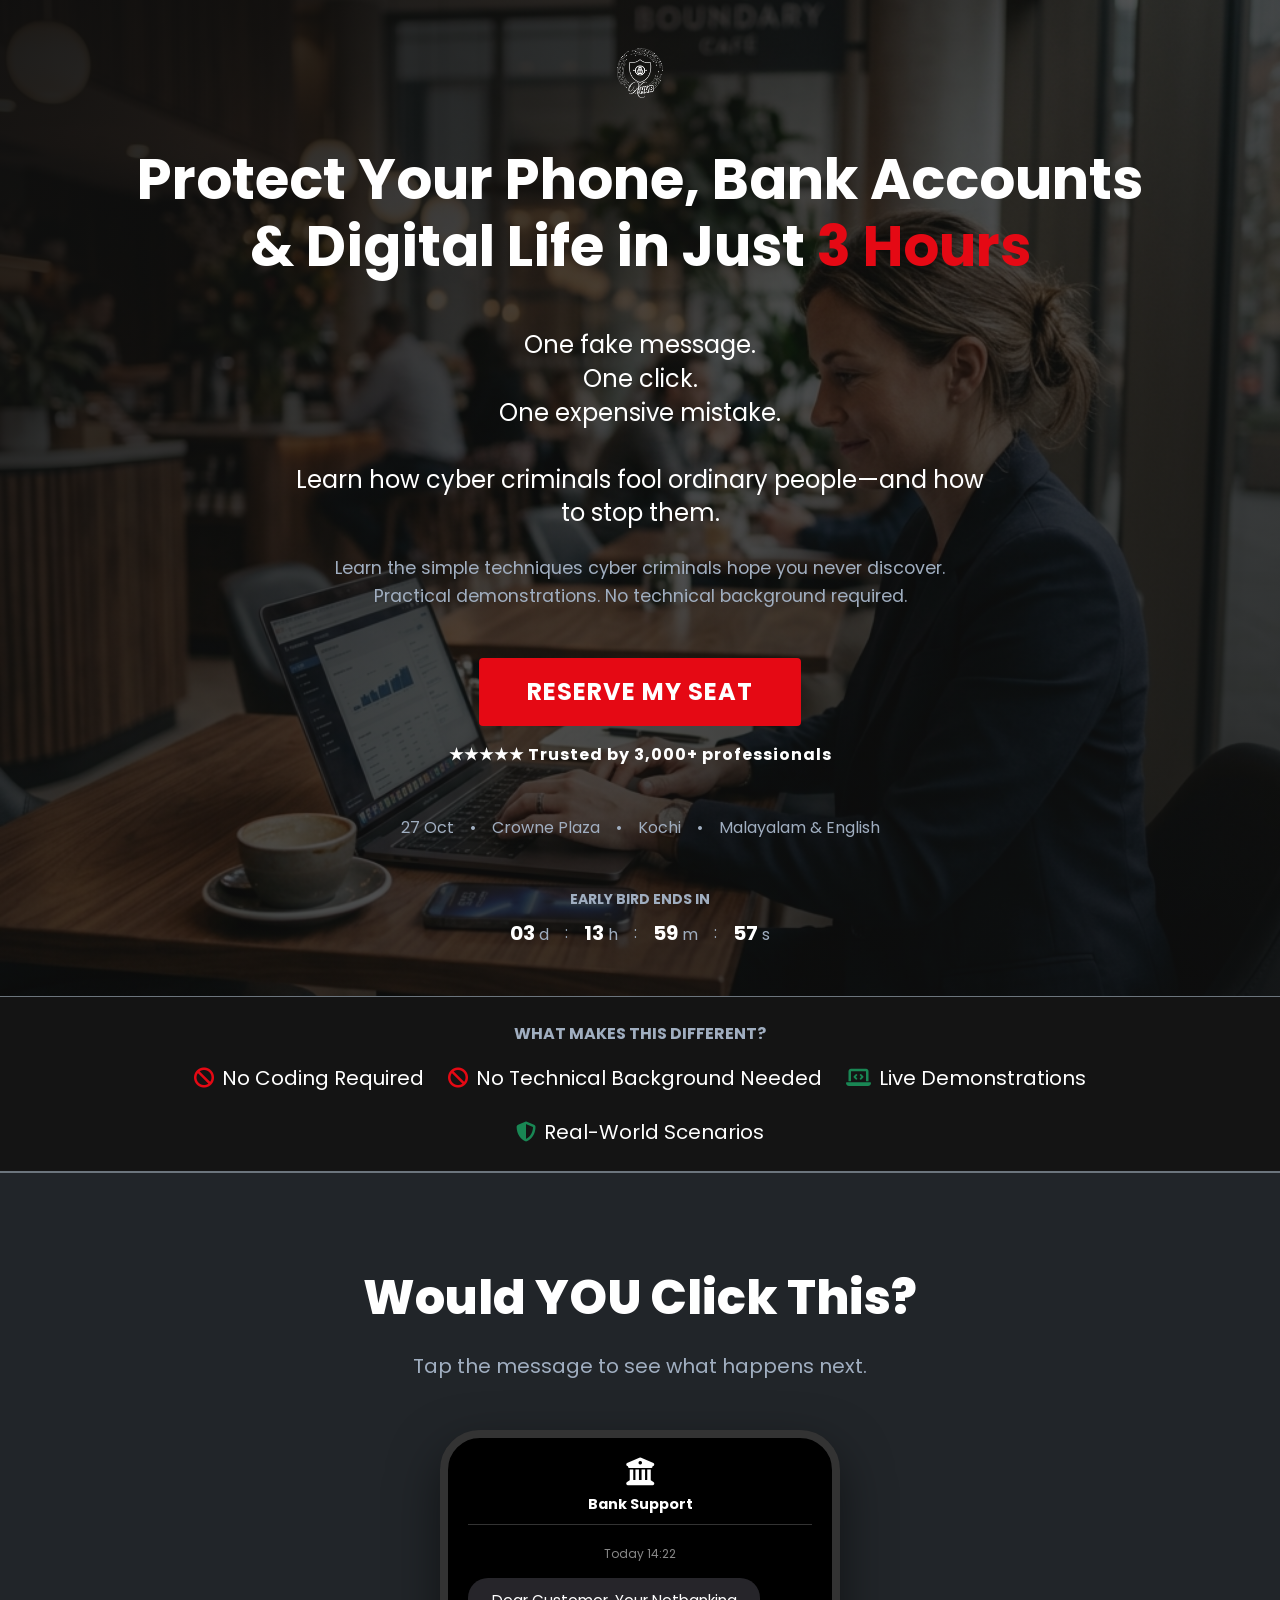
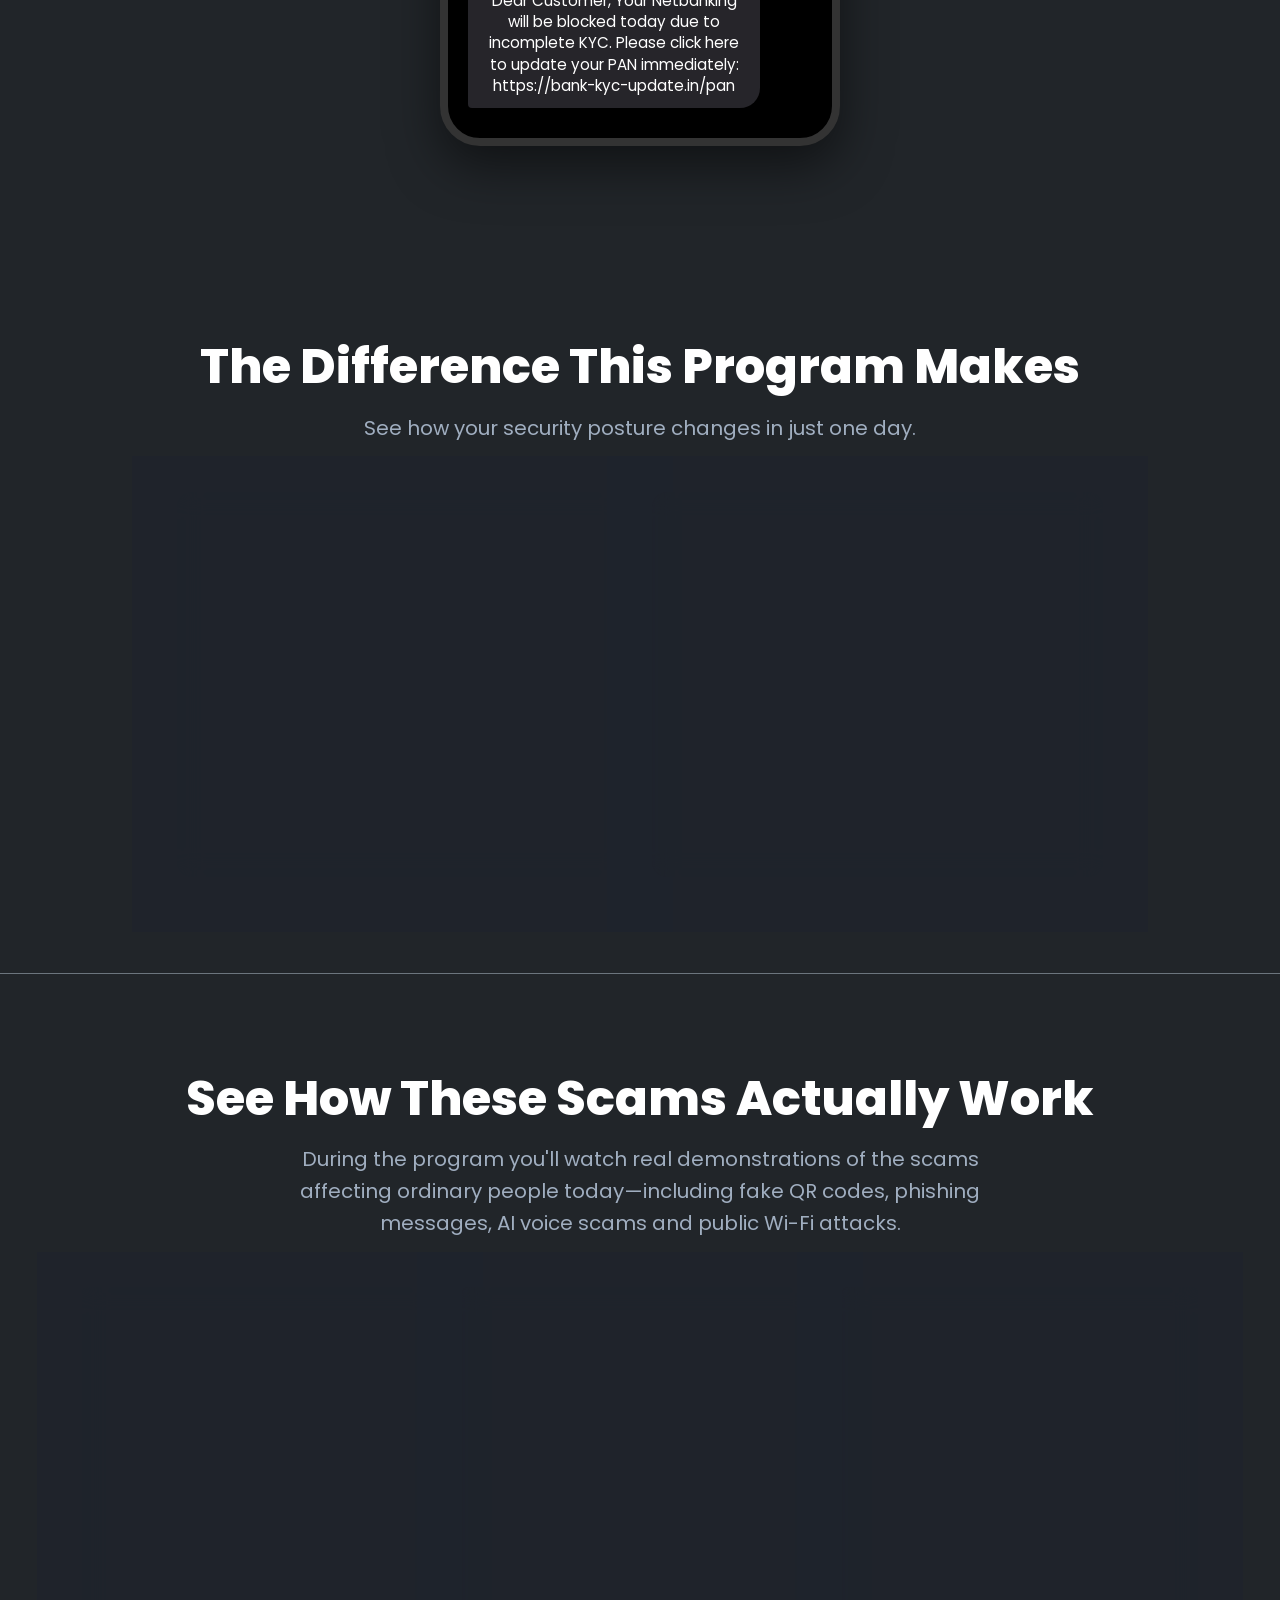
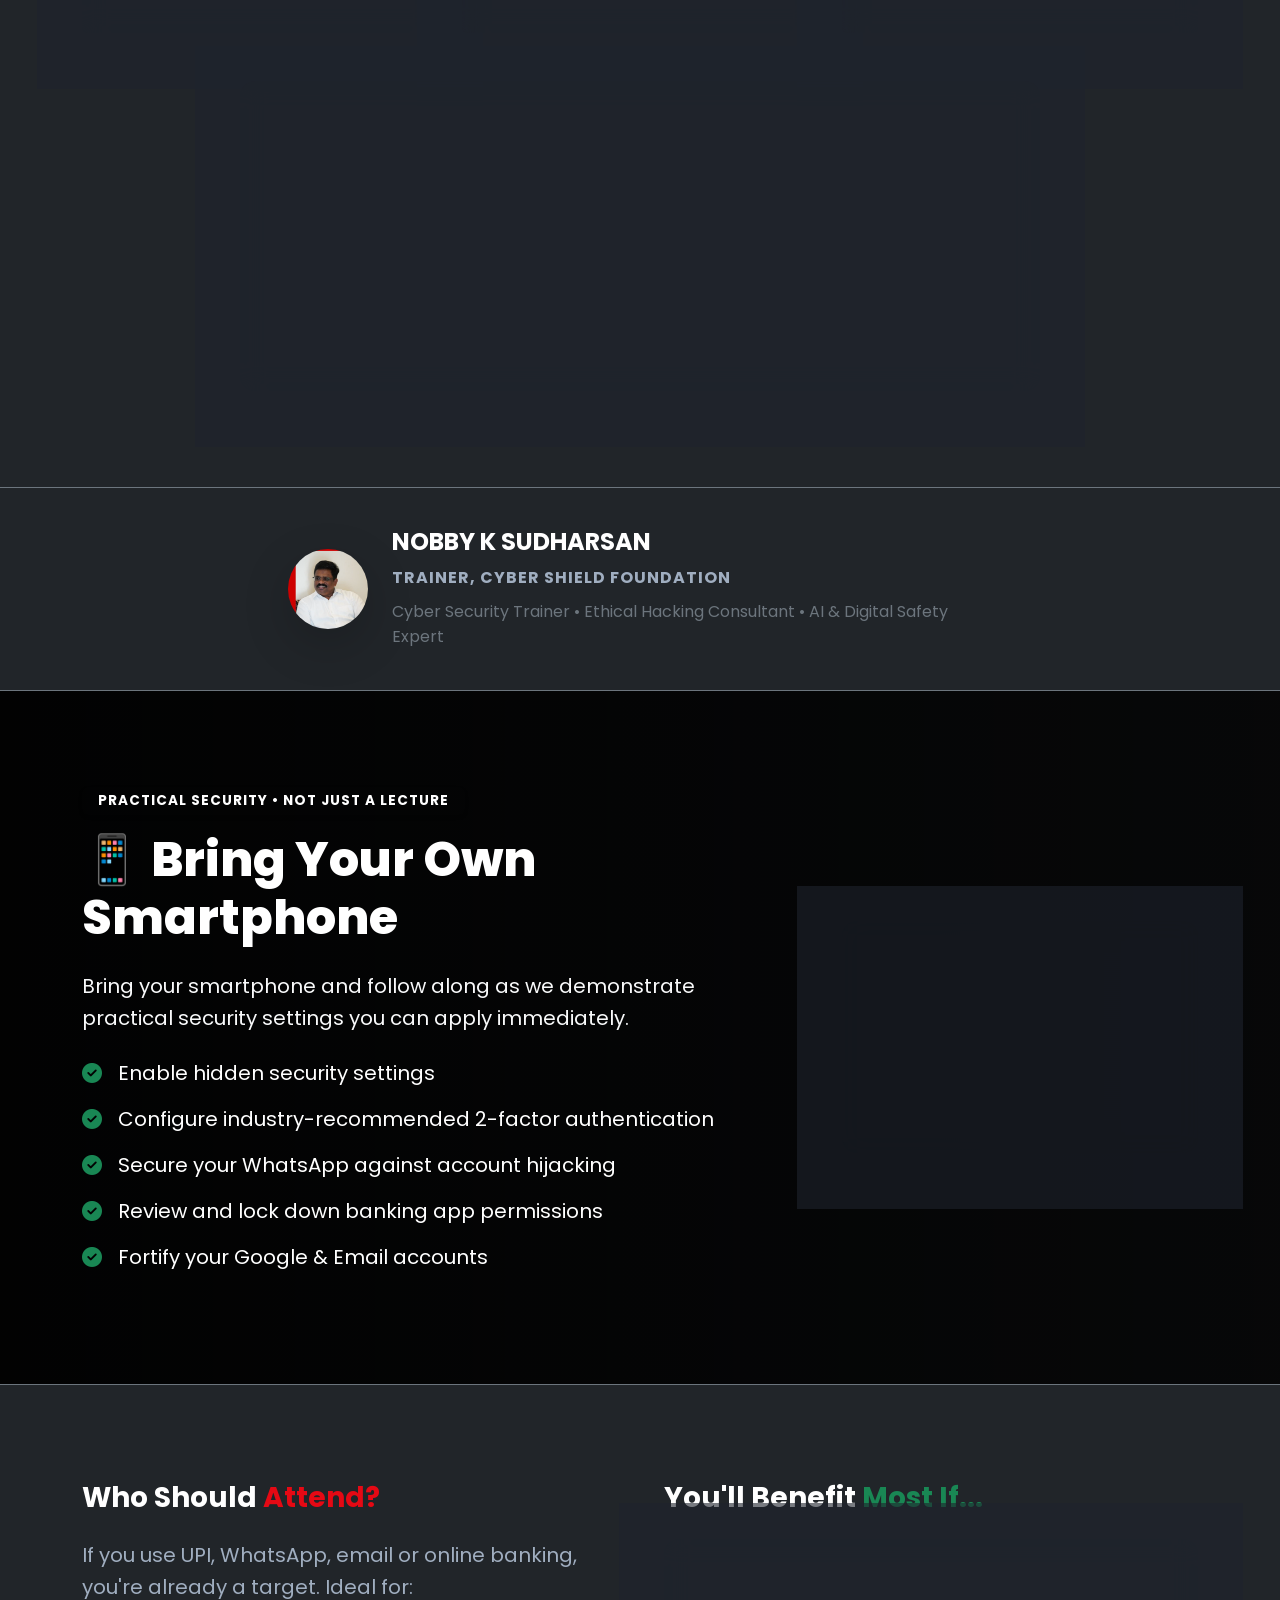
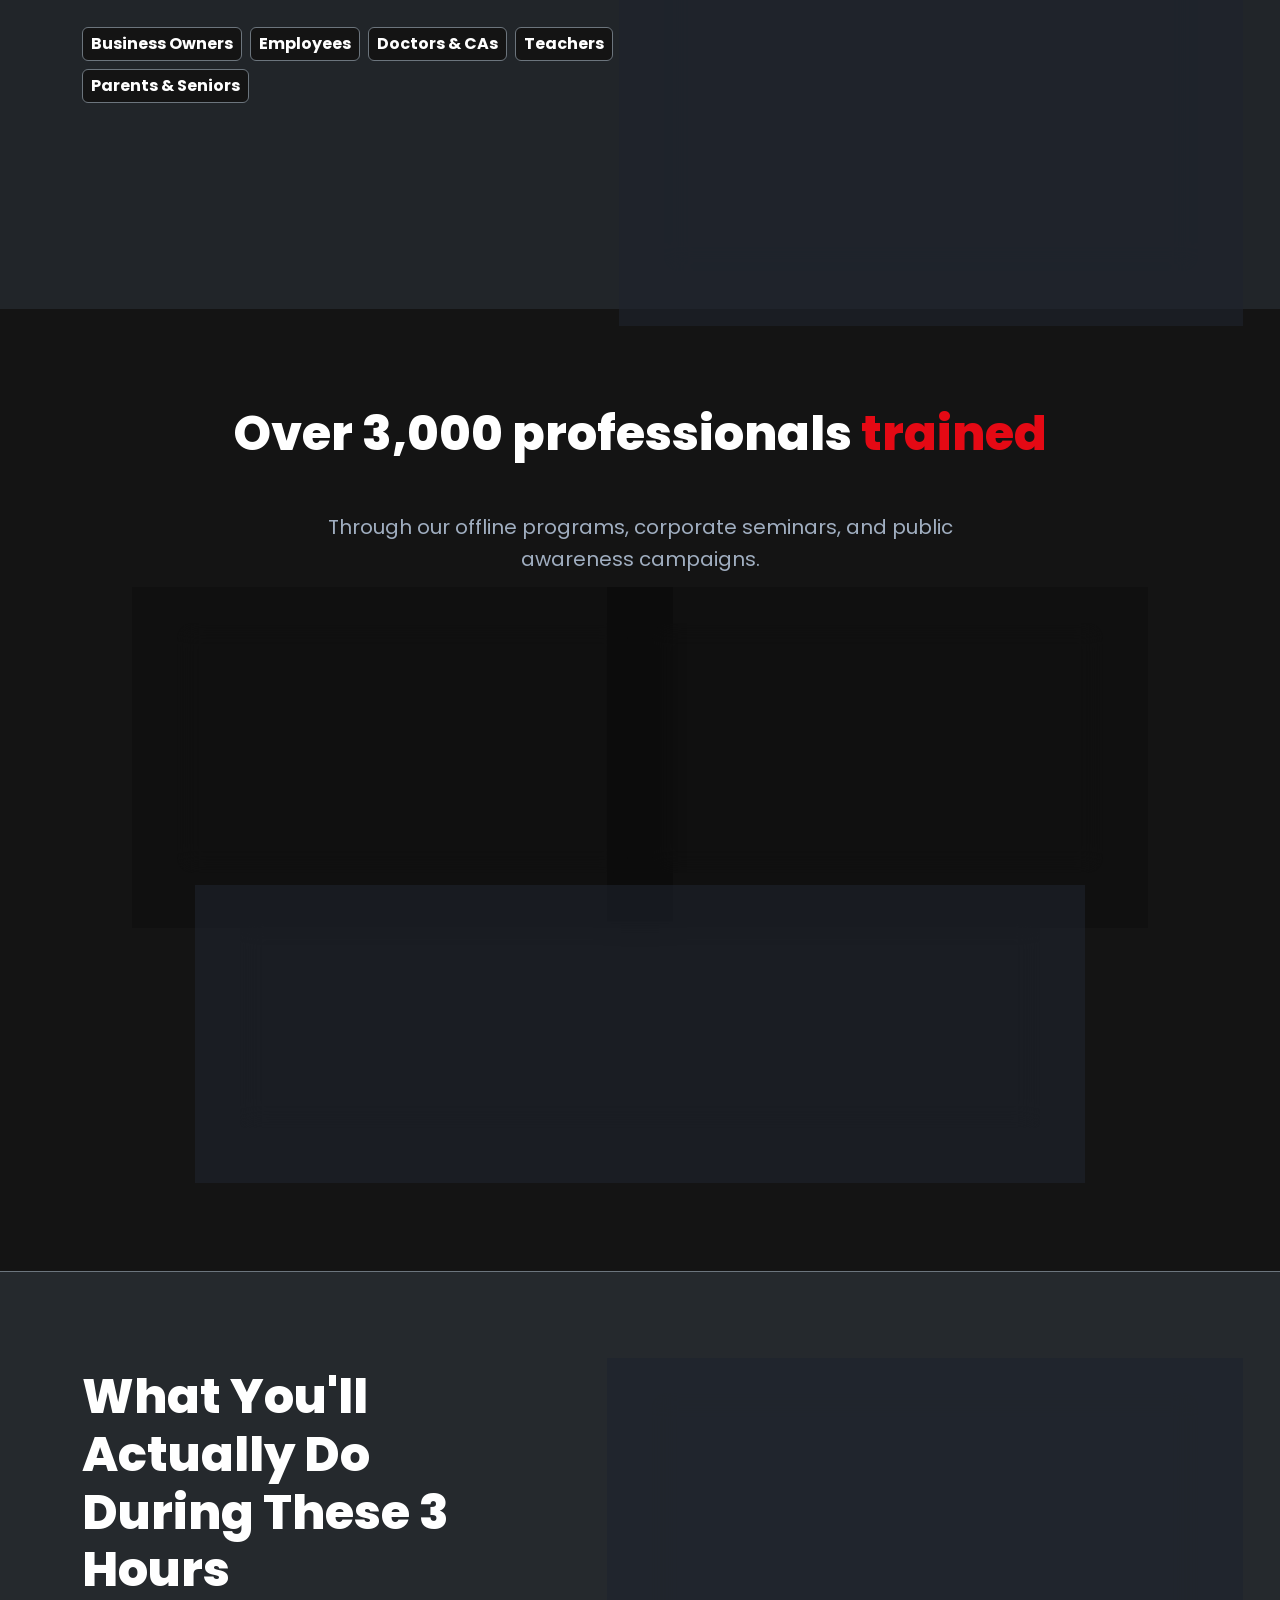
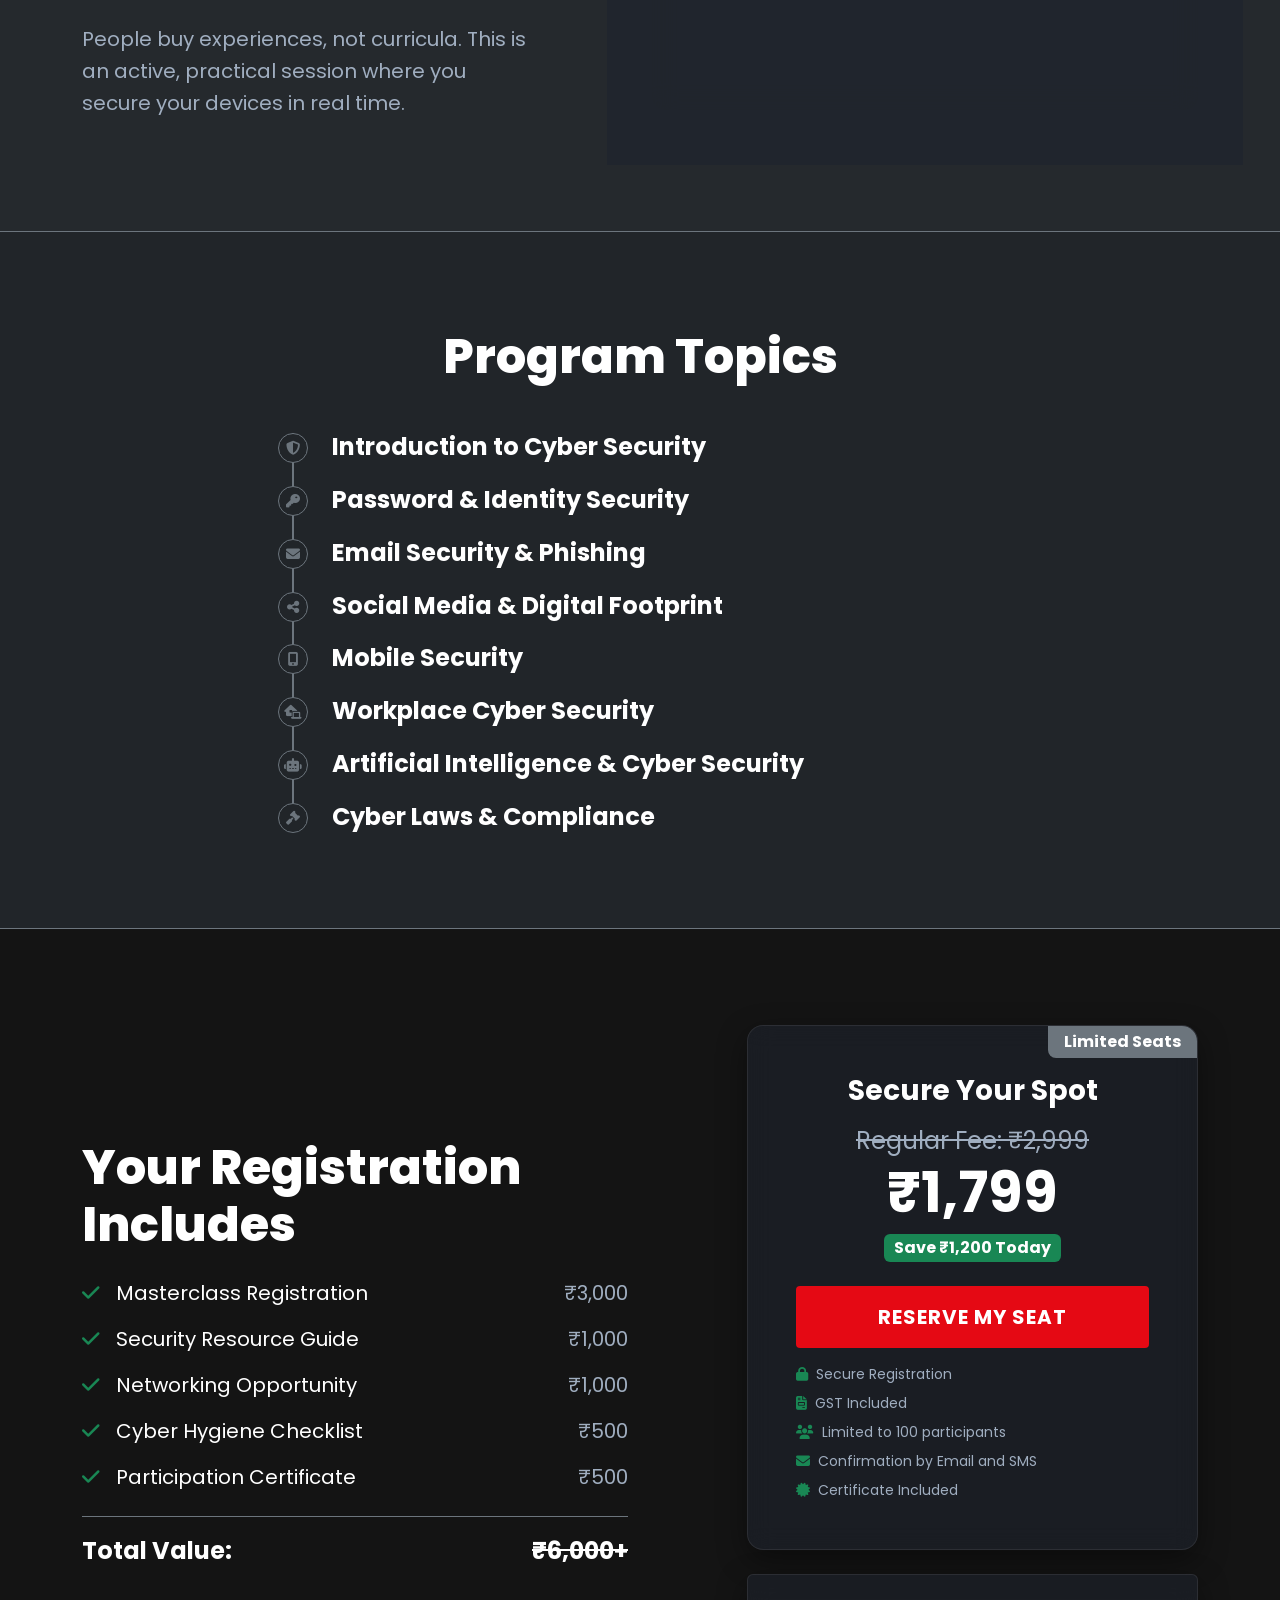
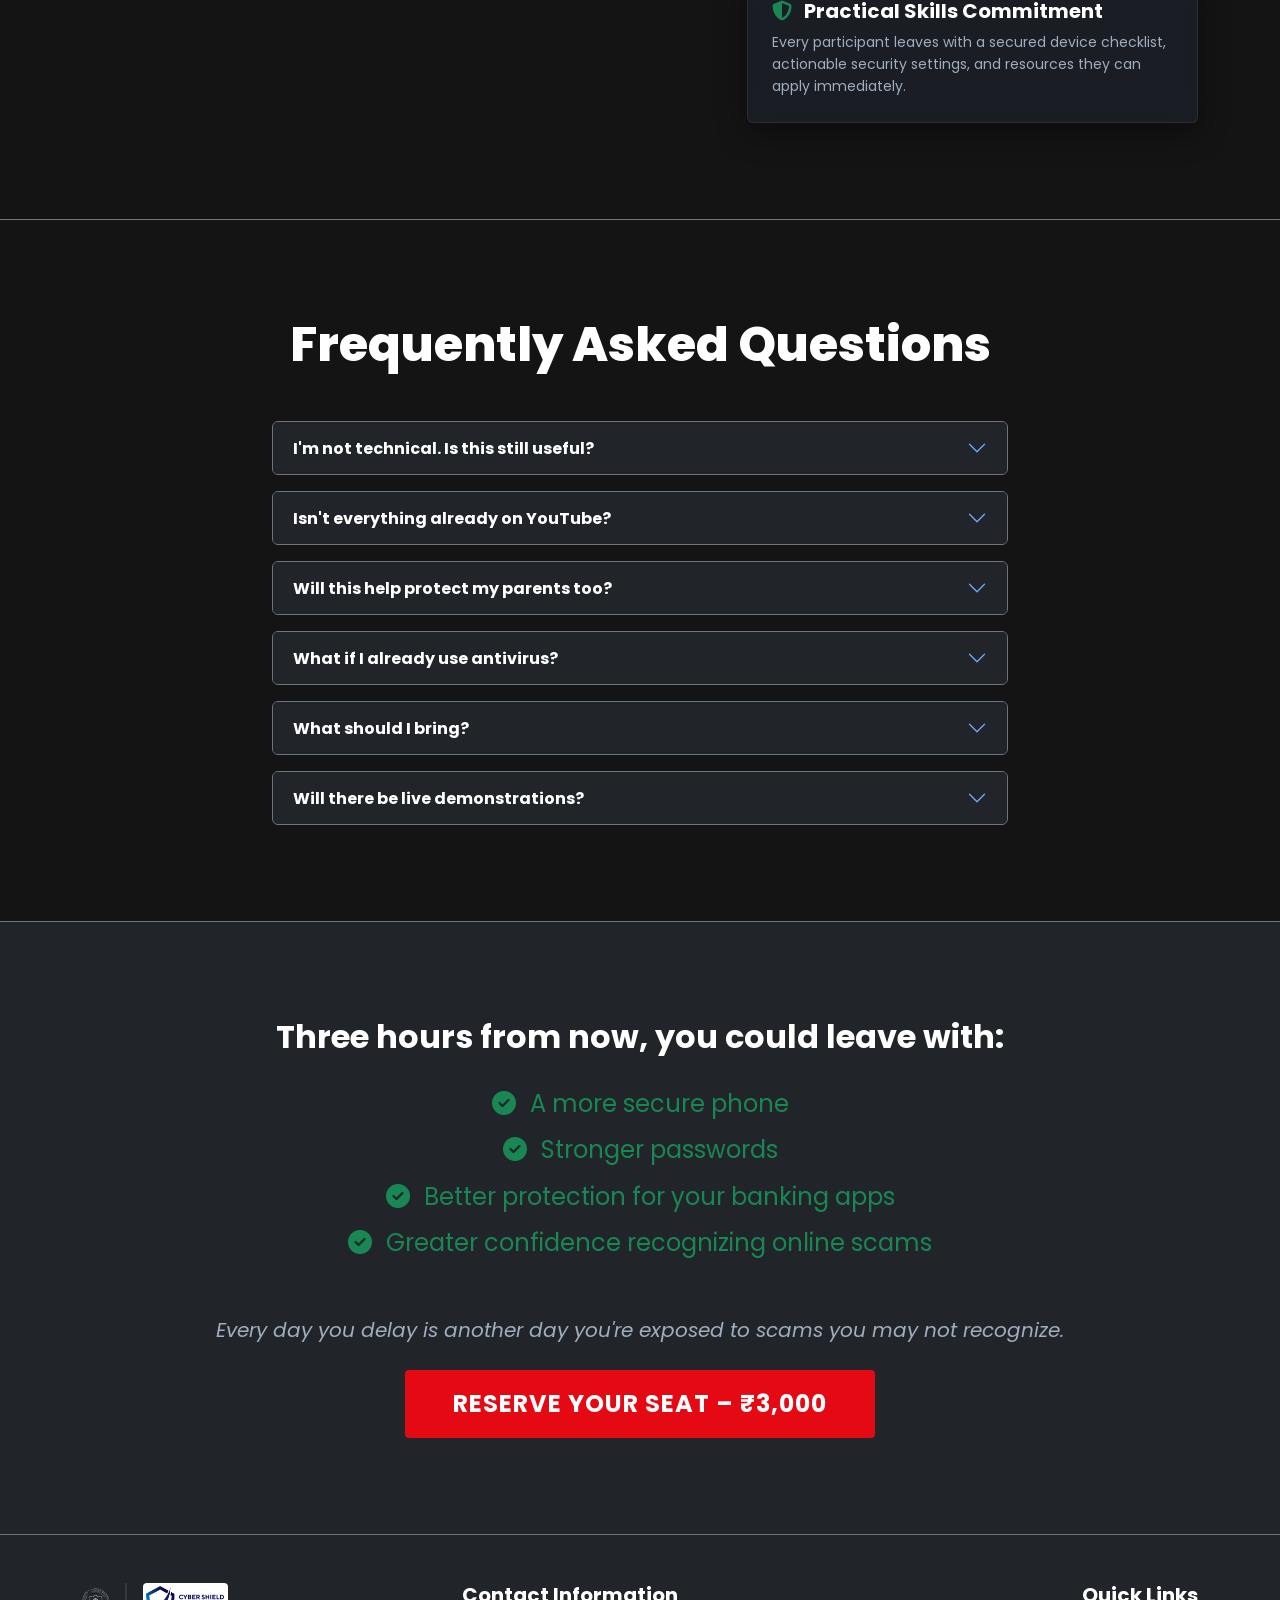
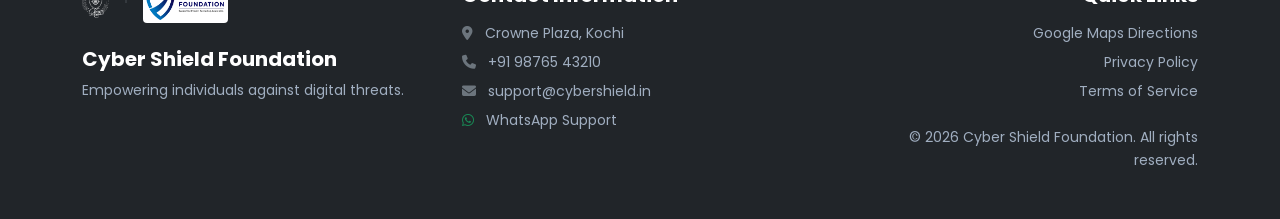
==== index.html @ d4f7a091 "Initialize project" ====
<!DOCTYPE html>
<html lang="en">
<head>
  <meta charset="utf-8">
  <meta name="viewport" content="width=device-width, initial-scale=1">
  <title>Protect Your Savings - Cyber Security Masterclass</title>
  <link href="https://cdn.jsdelivr.net/npm/bootstrap@5.3.0/dist/css/bootstrap.min.css" rel="stylesheet">
  <link href="https://cdnjs.cloudflare.com/ajax/libs/font-awesome/6.4.0/css/all.min.css" rel="stylesheet">
  <link href="css/style.css" rel="stylesheet">
  <style>
    .countdown-box {
      background: var(--charcoal);
      border: 1px solid var(--netflix-red);
      border-radius: 8px;
      padding: 10px 15px;
      display: inline-block;
      text-align: center;
      min-width: 60px;
    }
    .countdown-val {
      font-size: 1.5rem;
      font-weight: 800;
      color: #fff;
      line-height: 1;
    }
    .countdown-label {
      font-size: 0.75rem;
      color: var(--text-muted);
      text-transform: uppercase;
      letter-spacing: 1px;
    }
    .hero-overlay {
      position: absolute;
      top: 0;
      left: 0;
      width: 100%;
      height: 100%;
      background: linear-gradient(135deg, rgba(15,15,15,0.95) 0%, rgba(15,15,15,0.7) 50%, rgba(15,15,15,0.85) 100%);
      z-index: 1;
    }
    .hero-content {
      position: relative;
      z-index: 2;
    }
  </style>
</head>
<body class="bg-dark text-white" data-bs-theme="dark">

  <!-- Floating Sticky CTA (Mobile Bottom) -->
  <div class="sticky-cta py-3 border-top border-secondary d-md-none" id="stickyCtaMobile" style="background: rgba(15,15,15,0.95); backdrop-filter: blur(10px);">
    <div class="container d-flex justify-content-between align-items-center">
      <div>
        <p class="m-0 fw-bold fs-5 text-white">Reserve My Seat</p>
        <small class="text-white" id="stickyCountdownMobile">Ends in: 03:14:22:15</small>
      </div>
      <button class="btn-netflix open-register-modal px-4 py-2">₹1,799</button>
    </div>
  </div>

  <!-- Floating Sticky CTA (Desktop Top Right) -->
  <div class="position-fixed d-none d-md-flex flex-column align-items-end" id="stickyCtaDesktop" style="top: 20px; right: 20px; z-index: 1000; opacity: 0; transition: opacity 0.3s ease; pointer-events: none;">
    <button class="btn-netflix open-register-modal px-4 py-2 shadow-lg mb-1" style="pointer-events: auto;">Reserve My Seat - ₹1,799</button>
    <small class="text-white bg-dark px-2 py-1 rounded" style="pointer-events: auto; opacity: 0.8;" id="stickyCountdownDesktop">Ends in: 03:14:22:15</small>
  </div>

  <!-- HERO SECTION -->
  <section class="hero-section text-center position-relative pt-5 pb-5" style="min-height: 100vh; display: flex; align-items: center; justify-content: center; background: url('img/cafe_bg.jpg') center/cover;">
    <div class="hero-overlay"></div>
    
    <div class="container hero-content">
      <!-- Logos -->
      <div class="d-flex justify-content-center align-items-center mb-5 reveal">
        <img src="img/logo-white.png" alt="Exabeam" style="height: 50px; object-fit: contain;">
      </div>

      <!-- Hero Content -->
      <h1 class="hero-headline reveal mb-5 mt-4" style="font-size: 3.5rem; line-height: 1.2;">
        Protect Your Phone, Bank Accounts<br>& Digital Life in Just <span class="text-netflix-red">3 Hours</span>
      </h1>

      <p class="hero-subheadline reveal reveal-delay-1 mx-auto mb-4 text-white" style="max-width: 700px; font-size: 1.5rem; line-height: 1.4;">
        One fake message.<br>One click.<br>One expensive mistake.<br><br>
        Learn how cyber criminals fool ordinary people—and how to stop them.
      </p>

      <p class="reveal reveal-delay-1 mx-auto mb-5 text-muted" style="max-width: 700px; font-size: 1.1rem;">
        Learn the simple techniques cyber criminals hope you never discover.<br>Practical demonstrations. No technical background required.
      </p>

      <div class="reveal reveal-delay-2 mb-5">
        <button class="btn-netflix open-register-modal px-5 py-3 fs-4 mb-3" style="min-width: 280px;">Reserve My Seat</button>
        <p class="text-white fw-bold mb-0" style="letter-spacing: 1px;">★★★★★ Trusted by 3,000+ professionals</p>
      </div>

      <div class="reveal reveal-delay-3 d-flex flex-wrap justify-content-center gap-3 text-muted mb-5 fs-6">
        <span>27 Oct</span>
        <span>•</span>
        <span>Crowne Plaza</span>
        <span>•</span>
        <span>Kochi</span>
        <span>•</span>
        <span>Malayalam & English</span>
      </div>
      
      <div class="reveal reveal-delay-4 mt-3">
         <p class="text-muted small text-uppercase fw-bold mb-2">Early Bird Ends In</p>
         <div class="d-flex justify-content-center gap-3 align-items-center" id="heroTimer">
            <div class="text-white fw-bold fs-5"><span id="days">02</span><span class="text-muted ms-1 fs-6 fw-normal">d</span></div>
            <div class="text-muted">:</div>
            <div class="text-white fw-bold fs-5"><span id="hours">14</span><span class="text-muted ms-1 fs-6 fw-normal">h</span></div>
            <div class="text-muted">:</div>
            <div class="text-white fw-bold fs-5"><span id="mins">53</span><span class="text-muted ms-1 fs-6 fw-normal">m</span></div>
            <div class="text-muted">:</div>
            <div class="text-white fw-bold fs-5"><span id="secs">22</span><span class="text-muted ms-1 fs-6 fw-normal">s</span></div>
         </div>
      </div>
    </div>
  </section>

  <!-- HIDDEN OBJECTIONS / WHAT MAKES THIS DIFFERENT -->
  <section class="py-4 bg-charcoal border-top border-bottom border-secondary text-center">
    <div class="container reveal">
      <p class="text-muted text-uppercase fw-bold mb-3">What makes this different?</p>
      <div class="d-flex flex-wrap justify-content-center gap-4">
        <div class="fs-5"><i class="fas fa-ban text-netflix-red me-2"></i>No Coding Required</div>
        <div class="fs-5"><i class="fas fa-ban text-netflix-red me-2"></i>No Technical Background Needed</div>
        <div class="fs-5"><i class="fas fa-laptop-code text-success me-2"></i>Live Demonstrations</div>
        <div class="fs-5"><i class="fas fa-shield-alt text-success me-2"></i>Real-World Scenarios</div>
      </div>
    </div>
  </section>

  <!-- INTERACTIVE SCAM QUIZ -->
  <section class="py-5 bg-dark border-top border-secondary">
    <div class="container py-5 text-center">
      <h2 class="section-title reveal mb-4">Would YOU Click This?</h2>
      <p class="text-muted reveal reveal-delay-1 mb-5 fs-5">Tap the message to see what happens next.</p>
      
      <div class="imessage-container reveal reveal-delay-2" id="imessageQuiz" onclick="revealImessage()">
        <div class="imessage-header">
          <i class="fas fa-university fs-3 mb-2 d-block"></i>
          <h6>Bank Support</h6>
        </div>
        <div class="imessage-timestamp">Today 14:22</div>
        
        <div class="imessage-bubble receiver shake-animation">
          Dear Customer, Your Netbanking will be blocked today due to incomplete KYC. Please click here to update your PAN immediately: https://bank-kyc-update.in/pan
        </div>
        
        <div class="imessage-overlay" id="imessageOverlay">
          <h3 class="text-netflix-red mb-3 fw-bold"><i class="fas fa-times-circle me-2"></i>It's a Trap!</h3>
          <p class="text-white mb-4">This looks real, but the link leads to a clone site that steals your password. You'll learn to spot these in under 10 seconds.</p>
          <button class="btn btn-outline-light mt-2 px-4 py-2" onclick="event.stopPropagation(); closeImessage()">Got it</button>
        </div>
      </div>
    </div>
  </section>

  <!-- BEFORE VS AFTER TRANSFORMATION -->
  <section class="py-5 bg-dark">
    <div class="container py-5">
      <div class="text-center mb-5 reveal">
        <h2 class="section-title">The Difference This Program Makes</h2>
        <p class="fs-5 text-muted max-w-700 mx-auto">See how your security posture changes in just one day.</p>
      </div>
      <div class="row g-4 justify-content-center">
        <div class="col-md-5 reveal reveal-delay-1">
          <div class="saas-card text-center" style="border-top: 4px solid #888;">
            <div class="mb-4">
              <span class="badge bg-secondary px-3 py-2 fs-6">Before Program</span>
            </div>
            <ul class="text-start list-unstyled fs-5 text-muted">
              <li class="mb-3"><i class="fas fa-times text-secondary me-3"></i>I click every WhatsApp link.</li>
              <li class="mb-3"><i class="fas fa-times text-secondary me-3"></i>I reuse passwords.</li>
              <li class="mb-3"><i class="fas fa-times text-secondary me-3"></i>I don't know if QR codes are safe.</li>
              <li class="mb-3"><i class="fas fa-times text-secondary me-3"></i>I hope I never get scammed.</li>
            </ul>
          </div>
        </div>
        <div class="col-md-5 reveal reveal-delay-2">
          <div class="saas-card text-center" style="border-top: 4px solid #00f2fe;">
            <div class="mb-4">
              <span class="badge px-3 py-2 fs-6 fw-bold" style="background: #00f2fe; color: #000;">After Program</span>
            </div>
            <ul class="text-start list-unstyled fs-5 text-white">
              <li class="mb-3"><i class="fas fa-check text-success me-3"></i>I know what to trust.</li>
              <li class="mb-3"><i class="fas fa-check text-success me-3"></i>My banking apps are safer.</li>
              <li class="mb-3"><i class="fas fa-check text-success me-3"></i>My phone is properly configured.</li>
              <li class="mb-3"><i class="fas fa-check text-success me-3"></i>I can spot scams before they succeed.</li>
              <li class="mb-3"><i class="fas fa-check text-success me-3"></i>I can help protect my family too.</li>
            </ul>
          </div>
        </div>
      </div>
    </div>
  </section>

  <!-- LIVE DEMONSTRATIONS -->
  <section class="py-5 border-top border-secondary bg-dark">
    <div class="container py-5">
      <div class="text-center mb-5 reveal">
        <h2 class="section-title">See How These Scams <span class="text-white">Actually Work</span></h2>
        <p class="fs-5 text-muted max-w-700 mx-auto">During the program you'll watch real demonstrations of the scams affecting ordinary people today—including fake QR codes, phishing messages, AI voice scams and public Wi-Fi attacks.</p>
      </div>
      <div class="row g-4">
        <!-- Threat 1 -->
        <div class="col-md-4 reveal reveal-delay-1">
          <div class="saas-card text-center h-100 p-4 rounded">
            <i class="fas fa-qrcode fs-1 text-white mb-3"></i>
            <h4 class="mb-3 text-white">QR Code Trap</h4>
            <div class="text-start text-muted">
              <p class="mb-2"><strong>Duration:</strong> 5 minutes</p>
              <p class="mb-2"><strong>Watch:</strong> How scammers trick people with fake QR codes at restaurants and petrol pumps.</p>
              <p class="mb-0"><strong>Learn:</strong> How to verify QR payments before confirming transactions.</p>
            </div>
          </div>
        </div>
        
        <!-- Threat 2 -->
        <div class="col-md-4 reveal reveal-delay-2">
          <div class="saas-card text-center h-100 p-4 rounded">
            <i class="fas fa-sms fs-1 text-white mb-3"></i>
            <h4 class="mb-3 text-white">SMS Phishing</h4>
            <div class="text-start text-muted">
              <p class="mb-2"><strong>Duration:</strong> 10 minutes</p>
              <p class="mb-2"><strong>Watch:</strong> A live demonstration of how convincing a fake banking SMS can look.</p>
              <p class="mb-0"><strong>Learn:</strong> The exact psychological triggers scammers use and how to spot them.</p>
            </div>
          </div>
        </div>
        
        <!-- Threat 3 -->
        <div class="col-md-4 reveal reveal-delay-3">
          <div class="saas-card text-center h-100 p-4 rounded">
            <i class="fas fa-microphone fs-1 text-white mb-3"></i>
            <h4 class="mb-3 text-white">AI Voice Cloning</h4>
            <div class="text-start text-muted">
              <p class="mb-2"><strong>Duration:</strong> 10 minutes</p>
              <p class="mb-2"><strong>Watch:</strong> We will clone a voice live to show you how easy it is to impersonate your family members.</p>
              <p class="mb-0"><strong>Learn:</strong> How to establish a "safe word" protocol with your family to verify identity.</p>
            </div>
          </div>
        </div>
      </div>
      <div class="text-center mt-5 reveal p-5 saas-card mx-auto" style="max-width: 800px; border-color: rgba(255,255,255,0.2);">
         <h3 class="text-white mb-3">Don't Wait Until You Become a Statistic</h3>
         <p class="text-muted mb-4 fs-5">Secure your digital life and protect your family in just one day.</p>
         <button class="btn-netflix open-register-modal px-5 py-3 fs-4">Reserve My Seat - ₹1,799</button>
         <p class="mt-3 text-muted small mb-0"><i class="fas fa-lock text-success me-1"></i> Secure checkout</p>
      </div>
    </div>
  </section>

  <!-- MEET YOUR TRAINER -->
  <section class="py-4 border-top border-bottom border-secondary bg-dark">
    <div class="container py-3 text-center reveal">
      <div class="d-inline-flex flex-column flex-md-row align-items-center justify-content-center gap-4">
        <img src="img/person-01.png" alt="Nobby K. Sudharsan" class="rounded-circle shadow-lg" style="width: 80px; height: 80px; object-fit: cover;">
        <div class="text-center text-md-start" style="max-width: 600px;">
          <h4 class="text-white mb-2">NOBBY K SUDHARSAN</h4>
          <p class="text-muted mb-2 fs-6 fw-bold text-uppercase" style="letter-spacing: 1px;">Trainer, Cyber Shield Foundation</p>
          <p class="text-secondary mb-0 fs-6">Cyber Security Trainer &bull; Ethical Hacking Consultant &bull; AI & Digital Safety Expert</p>
        </div>
      </div>
    </div>
  </section>

  <!-- BRING YOUR OWN PHONE (HANDS-ON) -->
  <section class="py-5 bg-dark" style="background: url('img/scam-virus-spyware-malware-antivirus-concept.jpg') center/cover; position: relative;">
    <div style="position: absolute; inset: 0; background: linear-gradient(90deg, rgba(0,0,0,0.95) 0%, rgba(0,0,0,0.8) 100%);"></div>
    <div class="container py-5 position-relative z-1">
      <div class="row align-items-center">
        <div class="col-lg-7 mb-4 mb-lg-0 reveal">
          <div class="d-inline-block mb-3 px-3 py-1 bg-netflix-red text-white fw-bold rounded shadow-sm text-uppercase" style="letter-spacing: 1px; font-size: 0.85rem;">Practical Security &bull; Not Just A Lecture</div>
          <h2 class="section-title mb-4">📱 Bring Your Own Smartphone</h2>
          <p class="fs-5 text-light mb-4">Bring your smartphone and follow along as we demonstrate practical security settings you can apply immediately.</p>
          <ul class="list-unstyled">
            <li class="mb-3 fs-5"><i class="fas fa-check-circle text-success me-3"></i>Enable hidden security settings</li>
            <li class="mb-3 fs-5"><i class="fas fa-check-circle text-success me-3"></i>Configure industry-recommended 2-factor authentication</li>
            <li class="mb-3 fs-5"><i class="fas fa-check-circle text-success me-3"></i>Secure your WhatsApp against account hijacking</li>
            <li class="mb-3 fs-5"><i class="fas fa-check-circle text-success me-3"></i>Review and lock down banking app permissions</li>
            <li class="mb-3 fs-5"><i class="fas fa-check-circle text-success me-3"></i>Fortify your Google & Email accounts</li>
          </ul>
        </div>
        <div class="col-lg-4 offset-lg-1 reveal reveal-delay-1 text-center">
          <div class="saas-card p-4">
             <i class="fas fa-mobile-alt text-white fs-1 mb-3"></i>
             <h3 class="text-white mb-3">Hands-on Security</h3>
             <p class="text-muted m-0">We will guide you step-by-step through securing your personal devices during the session.</p>
          </div>
        </div>
      </div>
    </div>
  </section>

  <!-- WHO SHOULD ATTEND / NOT ATTEND -->
  <section class="py-5 bg-dark border-top border-secondary">
    <div class="container py-5">
      <div class="row g-5">
        <div class="col-md-6 reveal">
          <h3 class="mb-4 text-white">Who Should <span class="text-netflix-red">Attend?</span></h3>
          <p class="fs-5 text-muted mb-4">If you use UPI, WhatsApp, email or online banking, you're already a target. Ideal for:</p>
          <div class="d-flex flex-wrap gap-2 mb-4">
            <span class="badge bg-charcoal border border-secondary p-2 fs-6">Business Owners</span>
            <span class="badge bg-charcoal border border-secondary p-2 fs-6">Employees</span>
            <span class="badge bg-charcoal border border-secondary p-2 fs-6">Doctors & CAs</span>
            <span class="badge bg-charcoal border border-secondary p-2 fs-6">Teachers</span>
            <span class="badge bg-charcoal border border-secondary p-2 fs-6">Parents & Seniors</span>
          </div>
        </div>
        
        <div class="col-md-6 reveal reveal-delay-1">
          <h3 class="mb-4 text-white">You'll Benefit <span class="text-success">Most If...</span></h3>
          <div class="saas-card p-4">
            <p class="mb-3 fs-5"><i class="fas fa-check-circle text-success me-3"></i>You use UPI</p>
            <p class="mb-3 fs-5"><i class="fas fa-check-circle text-success me-3"></i>You use WhatsApp</p>
            <p class="mb-3 fs-5"><i class="fas fa-check-circle text-success me-3"></i>You shop online</p>
            <p class="mb-3 fs-5"><i class="fas fa-check-circle text-success me-3"></i>You bank online</p>
            <p class="mb-0 fs-5"><i class="fas fa-check-circle text-success me-3"></i>You use email for work</p>
          </div>
        </div>
      </div>
    </div>
  </section>

  <!-- SOCIAL PROOF & TESTIMONIAL -->
  <section class="py-5" style="background: var(--charcoal);">
    <div class="container py-5 text-center">
      <h2 class="section-title reveal mb-5">Over 3,000 professionals <span class="text-netflix-red">trained</span></h2>
      <p class="fs-5 text-muted mx-auto mb-5" style="max-width: 700px;">Through our offline programs, corporate seminars, and public awareness campaigns.</p>
      
      <!-- Removed placeholder images, waiting for real assets -->
      <div class="row g-4 justify-content-center mb-5">
        <div class="col-md-5 reveal reveal-delay-1">
          <div class="saas-card p-5 d-flex align-items-center justify-content-center border-secondary" style="min-height: 250px; background: rgba(0,0,0,0.2);">
            <p class="text-muted fst-italic mb-0">[ Real Workshop Photo Needed ]</p>
          </div>
        </div>
        <div class="col-md-5 reveal reveal-delay-2">
          <div class="saas-card p-5 d-flex align-items-center justify-content-center border-secondary" style="min-height: 250px; background: rgba(0,0,0,0.2);">
             <p class="text-muted fst-italic mb-0">[ Real Certificate Photo Needed ]</p>
          </div>
        </div>
      </div>

      <!-- Specific Testimonial -->
      <div class="reveal mx-auto mb-5 p-4 rounded saas-card text-start position-relative" style="max-width: 800px; border-color: rgba(255,255,255,0.1);">
        <i class="fas fa-quote-left fs-1 text-secondary position-absolute" style="top: -15px; left: 20px; opacity: 0.5;"></i>
        <p class="fs-4 text-white fst-italic ms-4">"I changed five settings on my phone during the session that I didn't even know existed. It was worth attending for that alone."</p>
        <p class="text-muted ms-4 m-0 fw-bold">— J. Menon, <span class="fw-normal">Business Owner</span></p>
      </div>
    </div>
  </section>

  <!-- WHAT YOU'LL ACTUALLY DO -->
  <section class="py-5 border-top border-secondary" style="background: rgba(255,255,255,0.02);">
    <div class="container py-5">
      <div class="row align-items-center">
        <div class="col-lg-5 mb-4 mb-lg-0 reveal text-center text-lg-start">
          <h2 class="section-title mb-4">What You'll <span class="text-white">Actually Do</span> During These 3 Hours</h2>
          <p class="fs-5 text-muted">People buy experiences, not curricula. This is an active, practical session where you secure your devices in real time.</p>
        </div>
        <div class="col-lg-6 offset-lg-1 reveal reveal-delay-1">
          <div class="saas-card p-4 border-secondary">
            <h4 class="mb-4 text-white">During the program you will...</h4>
            <ul class="list-unstyled mb-0 fs-5 text-muted">
              <li class="mb-3"><i class="fas fa-check text-success me-3"></i>Secure your own smartphone</li>
              <li class="mb-3"><i class="fas fa-check text-success me-3"></i>Enable recommended security settings</li>
              <li class="mb-3"><i class="fas fa-check text-success me-3"></i>Review your banking app permissions</li>
              <li class="mb-3"><i class="fas fa-check text-success me-3"></i>Practice identifying phishing attempts</li>
              <li><i class="fas fa-check text-success me-3"></i>Ask questions about your own devices</li>
            </ul>
          </div>
        </div>
      </div>
    </div>
  </section>

  <!-- TIMELINE SECTION -->
  <section class="py-5 bg-dark border-top border-secondary">
    <div class="container py-5">
      <h2 class="section-title text-center reveal mb-5">Program <span class="text-white">Topics</span></h2>
      
      <div class="row justify-content-center reveal reveal-delay-1">
        <div class="col-lg-8">
          <div class="timeline position-relative">
             <div class="timeline-line bg-secondary position-absolute" style="left: 20px; top: 0; bottom: 0; width: 2px;"></div>
             
             <!-- Topic 1 -->
             <div class="timeline-item position-relative mb-4" style="padding-left: 60px;">
               <div class="timeline-dot position-absolute bg-dark border border-secondary rounded-circle d-flex align-items-center justify-content-center" style="left: 6px; top: 0; width: 30px; height: 30px;"><i class="fas fa-shield-alt text-secondary small"></i></div>
               <h4 class="text-white m-0">Introduction to Cyber Security</h4>
             </div>
             <!-- Topic 2 -->
             <div class="timeline-item position-relative mb-4" style="padding-left: 60px;">
               <div class="timeline-dot position-absolute bg-dark border border-secondary rounded-circle d-flex align-items-center justify-content-center" style="left: 6px; top: 0; width: 30px; height: 30px;"><i class="fas fa-key text-secondary small"></i></div>
               <h4 class="text-white m-0">Password & Identity Security</h4>
             </div>
             <!-- Topic 3 -->
             <div class="timeline-item position-relative mb-4" style="padding-left: 60px;">
               <div class="timeline-dot position-absolute bg-dark border border-secondary rounded-circle d-flex align-items-center justify-content-center" style="left: 6px; top: 0; width: 30px; height: 30px;"><i class="fas fa-envelope text-secondary small"></i></div>
               <h4 class="text-white m-0">Email Security & Phishing</h4>
             </div>
             <!-- Topic 4 -->
             <div class="timeline-item position-relative mb-4" style="padding-left: 60px;">
               <div class="timeline-dot position-absolute bg-dark border border-secondary rounded-circle d-flex align-items-center justify-content-center" style="left: 6px; top: 0; width: 30px; height: 30px;"><i class="fas fa-share-alt text-secondary small"></i></div>
               <h4 class="text-white m-0">Social Media & Digital Footprint</h4>
             </div>
             <!-- Topic 5 -->
             <div class="timeline-item position-relative mb-4" style="padding-left: 60px;">
               <div class="timeline-dot position-absolute bg-dark border border-secondary rounded-circle d-flex align-items-center justify-content-center" style="left: 6px; top: 0; width: 30px; height: 30px;"><i class="fas fa-mobile-alt text-secondary small"></i></div>
               <h4 class="text-white m-0">Mobile Security</h4>
             </div>
             <!-- Topic 6 -->
             <div class="timeline-item position-relative mb-4" style="padding-left: 60px;">
               <div class="timeline-dot position-absolute bg-dark border border-secondary rounded-circle d-flex align-items-center justify-content-center" style="left: 6px; top: 0; width: 30px; height: 30px;"><i class="fas fa-laptop-house text-secondary small"></i></div>
               <h4 class="text-white m-0">Workplace Cyber Security</h4>
             </div>
             <!-- Topic 7 -->
             <div class="timeline-item position-relative mb-4" style="padding-left: 60px;">
               <div class="timeline-dot position-absolute bg-dark border border-secondary rounded-circle d-flex align-items-center justify-content-center" style="left: 6px; top: 0; width: 30px; height: 30px;"><i class="fas fa-robot text-secondary small"></i></div>
               <h4 class="text-white m-0">Artificial Intelligence & Cyber Security</h4>
             </div>
             <!-- Topic 8 -->
             <div class="timeline-item position-relative" style="padding-left: 60px;">
               <div class="timeline-dot position-absolute bg-dark border border-secondary rounded-circle d-flex align-items-center justify-content-center" style="left: 6px; top: 0; width: 30px; height: 30px;"><i class="fas fa-gavel text-secondary small"></i></div>
               <h4 class="text-white m-0">Cyber Laws & Compliance</h4>
             </div>
          </div>
        </div>
      </div>
    </div>
  </section>

  <!-- PRICING & THE VALUE STACK -->
  <section class="py-5 border-top border-secondary" style="background: var(--charcoal);" id="register">
    <div class="container py-5">
      <div class="row align-items-center">
        <!-- The Value Stack -->
        <div class="col-lg-6 mb-5 mb-lg-0 reveal">
          <h2 class="section-title mb-4">Your Registration <span class="text-white">Includes</span></h2>
          
          <ul class="list-unstyled mb-4">
            <li class="mb-3 fs-5 d-flex justify-content-between">
              <span><i class="fas fa-check text-success me-3"></i>Masterclass Registration</span>
              <span class="text-muted">₹3,000</span>
            </li>
            <li class="mb-3 fs-5 d-flex justify-content-between">
              <span><i class="fas fa-check text-success me-3"></i>Security Resource Guide</span>
              <span class="text-muted">₹1,000</span>
            </li>
            <li class="mb-3 fs-5 d-flex justify-content-between">
              <span><i class="fas fa-check text-success me-3"></i>Networking Opportunity</span>
              <span class="text-muted">₹1,000</span>
            </li>
            <li class="mb-3 fs-5 d-flex justify-content-between">
              <span><i class="fas fa-check text-success me-3"></i>Cyber Hygiene Checklist</span>
              <span class="text-muted">₹500</span>
            </li>
            <li class="mb-3 fs-5 d-flex justify-content-between">
              <span><i class="fas fa-check text-success me-3"></i>Participation Certificate</span>
              <span class="text-muted">₹500</span>
            </li>
          </ul>
          
          <div class="d-flex justify-content-between pb-3 mb-4 text-white border-top border-secondary pt-3">
            <span class="fs-4 fw-bold text-white">Total Value:</span>
            <span class="fs-4 fw-bold text-white text-decoration-line-through">₹6,000+</span>
          </div>
        </div>
        
        <div class="col-lg-5 offset-lg-1 reveal reveal-delay-1">
          <div class="saas-card text-center position-relative overflow-hidden" style="padding: 3rem;">
            <div class="position-absolute top-0 end-0 bg-secondary text-white px-3 py-1 rounded-bl fw-bold" style="border-bottom-left-radius: 8px;">Limited Seats</div>
            <h3 class="mb-3 text-white">Secure Your Spot</h3>
            
            <div class="mb-4">
               <span class="text-decoration-line-through text-muted fs-4">Regular Fee: ₹2,999</span><br>
               <span class="display-4 fw-bold text-white">₹1,799</span><br>
               <span class="badge bg-success fs-6 mt-2">Save ₹1,200 Today</span>
            </div>
            
            <button class="btn-netflix w-100 py-3 fs-5 open-register-modal mb-3">Reserve My Seat</button>
            
            <div class="d-flex flex-column gap-2 text-muted small text-start">
              <span><i class="fas fa-lock text-success me-2"></i>Secure Registration</span>
              <span><i class="fas fa-file-invoice text-success me-2"></i>GST Included</span>
              <span><i class="fas fa-users text-success me-2"></i>Limited to 100 participants</span>
              <span><i class="fas fa-envelope text-success me-2"></i>Confirmation by Email and SMS</span>
              <span><i class="fas fa-certificate text-success me-2"></i>Certificate Included</span>
            </div>
          </div>
          
          <div class="mt-4 p-4 rounded saas-card text-start position-relative">
            <h5 class="text-white mb-2"><i class="fas fa-shield-alt text-success me-2"></i> Practical Skills Commitment</h5>
            <p class="text-muted small m-0">Every participant leaves with a secured device checklist, actionable security settings, and resources they can apply immediately.</p>
          </div>
        </div>
      </div>
    </div>
  </section>

  <!-- FREQUENTLY ASKED QUESTIONS -->
  <section class="py-5 bg-charcoal border-top border-secondary">
    <div class="container py-5">
      <h2 class="section-title text-center reveal mb-5">Frequently Asked <span class="text-white">Questions</span></h2>
      <div class="row justify-content-center reveal reveal-delay-1">
        <div class="col-lg-8">
          <div class="accordion" id="faqAccordion">
            <div class="accordion-item bg-dark border-secondary border mb-3 rounded overflow-hidden">
              <h2 class="accordion-header">
                <button class="accordion-button collapsed bg-dark text-white fw-bold shadow-none" type="button" data-bs-toggle="collapse" data-bs-target="#faq1">
                  I'm not technical. Is this still useful?
                </button>
              </h2>
              <div id="faq1" class="accordion-collapse collapse" data-bs-parent="#faqAccordion">
                <div class="accordion-body text-muted bg-charcoal">
                  Absolutely. We designed this entirely for non-technical users. If you know how to use WhatsApp or open an email, you will easily be able to follow along and secure your devices.
                </div>
              </div>
            </div>
            <div class="accordion-item bg-dark border-secondary border mb-3 rounded overflow-hidden">
              <h2 class="accordion-header">
                <button class="accordion-button collapsed bg-dark text-white fw-bold shadow-none" type="button" data-bs-toggle="collapse" data-bs-target="#faq2">
                  Isn't everything already on YouTube?
                </button>
              </h2>
              <div id="faq2" class="accordion-collapse collapse" data-bs-parent="#faqAccordion">
                <div class="accordion-body text-muted bg-charcoal">
                  Information is on YouTube, but execution is not. This is an interactive awareness program where you'll see real-world scam demonstrations that aren't shown publicly.
                </div>
              </div>
            </div>
            <div class="accordion-item bg-dark border-secondary border mb-3 rounded overflow-hidden">
              <h2 class="accordion-header">
                <button class="accordion-button collapsed bg-dark text-white fw-bold shadow-none" type="button" data-bs-toggle="collapse" data-bs-target="#faq3">
                  Will this help protect my parents too?
                </button>
              </h2>
              <div id="faq3" class="accordion-collapse collapse" data-bs-parent="#faqAccordion">
                <div class="accordion-body text-muted bg-charcoal">
                  Yes! One of the biggest benefits is that you can take the exact settings and checklists from this program and apply them to your parents' phones when you get home.
                </div>
              </div>
            </div>
            <div class="accordion-item bg-dark border-secondary border mb-3 rounded overflow-hidden">
              <h2 class="accordion-header">
                <button class="accordion-button collapsed bg-dark text-white fw-bold shadow-none" type="button" data-bs-toggle="collapse" data-bs-target="#faq4">
                  What if I already use antivirus?
                </button>
              </h2>
              <div id="faq4" class="accordion-collapse collapse" data-bs-parent="#faqAccordion">
                <div class="accordion-body text-muted bg-charcoal">
                  Antivirus software only protects against known malware. Scammers today don't use malware—they use psychology to trick you into transferring money yourself (like AI voice cloning or fake QR codes). Antivirus won't stop that, but this awareness program will.
                </div>
              </div>
            </div>
            <div class="accordion-item bg-dark border-secondary border mb-3 rounded overflow-hidden">
              <h2 class="accordion-header">
                <button class="accordion-button collapsed bg-dark text-white fw-bold shadow-none" type="button" data-bs-toggle="collapse" data-bs-target="#faq5">
                  What should I bring?
                </button>
              </h2>
              <div id="faq5" class="accordion-collapse collapse" data-bs-parent="#faqAccordion">
                <div class="accordion-body text-muted bg-charcoal">
                  Just your fully charged smartphone (Android or iPhone). We will show you some practical settings you can check during the session.
                </div>
              </div>
            </div>
            <div class="accordion-item bg-dark border-secondary border rounded overflow-hidden">
              <h2 class="accordion-header">
                <button class="accordion-button collapsed bg-dark text-white fw-bold shadow-none" type="button" data-bs-toggle="collapse" data-bs-target="#faq6">
                  Will there be live demonstrations?
                </button>
              </h2>
              <div id="faq6" class="accordion-collapse collapse" data-bs-parent="#faqAccordion">
                <div class="accordion-body text-muted bg-charcoal">
                  Yes, we perform real-time demonstrations of how scammers clone voices using AI, intercept OTPs, and create fake QR codes. Seeing the scam happen is the best way to recognize it in the real world.
                </div>
              </div>
            </div>
          </div>
        </div>
      </div>
    </div>
  </section>

  <!-- FINAL CTA VISION -->
  <section class="py-5 bg-dark text-center border-top border-secondary">
    <div class="container py-5 reveal">
      <h2 class="mb-4 text-white">Three hours from now, you could leave with:</h2>
      <div class="d-flex flex-column align-items-center mb-5">
         <p class="fs-4 text-success m-1"><i class="fas fa-check-circle me-2"></i> A more secure phone</p>
         <p class="fs-4 text-success m-1"><i class="fas fa-check-circle me-2"></i> Stronger passwords</p>
         <p class="fs-4 text-success m-1"><i class="fas fa-check-circle me-2"></i> Better protection for your banking apps</p>
         <p class="fs-4 text-success m-1"><i class="fas fa-check-circle me-2"></i> Greater confidence recognizing online scams</p>
      </div>
      <p class="fs-5 text-muted mb-4 fst-italic">Every day you delay is another day you're exposed to scams you may not recognize.</p>
      <button class="btn-netflix open-register-modal px-5 py-3 fs-4">Reserve Your Seat – ₹3,000</button>
    </div>
  </section>

  <!-- REGISTRATION MODAL -->
  <div class="modal-overlay" id="registerModal" style="background: rgba(0,0,0,0.85); z-index: 99999 !important;">
    <div class="modal-content" style="background: var(--charcoal); border: 1px solid var(--netflix-red);">
      <button class="modal-close text-white" id="closeModal">&times;</button>
      <h3 class="text-white mb-1">Reserve Your Seat</h3>
      <p class="text-muted mb-4">Takes less than 30 seconds.</p>
      
      <form id="registrationForm" onsubmit="submitForm(event)">
        <!-- Details Section -->
        <div id="detailsSection">
          <div class="mb-3">
            <label class="form-label text-light">Full Name</label>
            <input type="text" class="form-control bg-dark text-white border-secondary" id="name" required>
          </div>
          <div class="mb-3">
            <label class="form-label text-light">Email Address</label>
            <input type="email" class="form-control bg-dark text-white border-secondary" id="email" required>
          </div>
          <div class="mb-4">
            <label class="form-label text-light">WhatsApp Number</label>
            <input type="tel" class="form-control bg-dark text-white border-secondary" id="phone" required>
          </div>
          <button type="submit" class="btn-netflix w-100 py-3 fs-5" id="submitBtn">Proceed to Payment - ₹3,000</button>
        </div>

        <!-- QR Payment Section (Hidden initially) -->
        <div id="qrPaymentSection" style="display: none;" class="text-center mt-2">
          <p class="text-white mb-2 fs-5">Scan to pay <strong>₹3,000</strong></p>
          <div class="bg-white p-3 rounded d-inline-block mb-3">
            <img src="img/qr.jpg" alt="UPI QR Code" style="width: 250px; height: 250px; object-fit: contain;">
          </div>
          <p class="text-light mb-1">UPI ID: <strong>xcitehub348@fbl</strong></p>
          <p class="text-muted small mb-4">Please complete the payment on your UPI app first.</p>
          
          <button type="button" class="btn btn-success w-100 py-3 fs-5 fw-bold" id="paymentDoneBtn" onclick="handlePaymentDone()">
            <i class="fab fa-whatsapp me-2"></i> I have completed the payment
          </button>
          <p class="text-muted small mt-3">Clicking this will open WhatsApp to confirm your seat.</p>
        </div>
      </form>
    </div>
  </div>

  <footer class="py-5 bg-dark border-top border-secondary">
    <div class="container">
      <div class="row gy-4">
        <div class="col-md-4 text-center text-md-start">
          <div class="d-flex justify-content-center justify-content-md-start align-items-center gap-3 mb-4">
            <img src="img/logo-white.png" alt="Exabeam" style="height: 30px; object-fit: contain;">
            <div class="vr bg-secondary" style="height: 20px; width: 2px;"></div>
            <img src="img/official-cyber-shield-logo.png" alt="Cyber Shield Foundation" style="height: 40px; object-fit: contain; background: white; padding: 3px; border-radius: 4px;">
          </div>
          <h5 class="text-white mb-2">Cyber Shield Foundation</h5>
          <p class="text-muted small mb-0">Empowering individuals against digital threats.</p>
        </div>
        
        <div class="col-md-4 text-center text-md-start">
          <h5 class="text-white mb-3">Contact Information</h5>
          <ul class="list-unstyled text-muted small">
            <li class="mb-2"><i class="fas fa-map-marker-alt me-2 text-secondary"></i> Crowne Plaza, Kochi</li>
            <li class="mb-2"><i class="fas fa-phone me-2 text-secondary"></i> +91 98765 43210</li>
            <li class="mb-2"><i class="fas fa-envelope me-2 text-secondary"></i> support@cybershield.in</li>
            <li class="mb-2"><i class="fab fa-whatsapp me-2 text-success"></i> WhatsApp Support</li>
          </ul>
        </div>
        
        <div class="col-md-4 text-center text-md-end">
          <h5 class="text-white mb-3">Quick Links</h5>
          <ul class="list-unstyled text-muted small">
            <li class="mb-2"><a href="#" class="text-muted text-decoration-none">Google Maps Directions</a></li>
            <li class="mb-2"><a href="#" class="text-muted text-decoration-none">Privacy Policy</a></li>
            <li class="mb-2"><a href="#" class="text-muted text-decoration-none">Terms of Service</a></li>
          </ul>
          <p class="text-muted small mt-4 m-0">&copy; 2026 Cyber Shield Foundation. All rights reserved.</p>
        </div>
      </div>
    </div>
  </footer>

  <script src="https://cdn.jsdelivr.net/npm/bootstrap@5.3.0/dist/js/bootstrap.bundle.min.js"></script>
  
  <script>
    // Countdown Timer Logic (3 Days from page load for demo purposes)
    // To use a fixed date, set countDownDate to: new Date("Aug 10, 2026 00:00:00").getTime()
    let countDownDate = new Date().getTime() + (3 * 24 * 60 * 60 * 1000) + (14 * 60 * 60 * 1000); 

    const x = setInterval(function() {
      const now = new Date().getTime();
      const distance = countDownDate - now;

      if (distance < 0) {
        clearInterval(x);
        document.getElementById("heroTimer").innerHTML = "<p class='text-netflix-red fs-4'>Pricing has ended</p>";
        return;
      }

      const days = Math.floor(distance / (1000 * 60 * 60 * 24));
      const hours = Math.floor((distance % (1000 * 60 * 60 * 24)) / (1000 * 60 * 60));
      const minutes = Math.floor((distance % (1000 * 60 * 60)) / (1000 * 60));
      const seconds = Math.floor((distance % (1000 * 60)) / 1000);

      document.getElementById("days").innerHTML = days.toString().padStart(2, '0');
      document.getElementById("hours").innerHTML = hours.toString().padStart(2, '0');
      document.getElementById("mins").innerHTML = minutes.toString().padStart(2, '0');
      document.getElementById("secs").innerHTML = seconds.toString().padStart(2, '0');
      
      document.getElementById("stickyCountdown").innerHTML = `Ends in: ${days.toString().padStart(2, '0')}:${hours.toString().padStart(2, '0')}:${minutes.toString().padStart(2, '0')}:${seconds.toString().padStart(2, '0')}`;
    }, 1000);


    // Reveal Animations
    function reveal() {
      var reveals = document.querySelectorAll(".reveal");
      for (var i = 0; i < reveals.length; i++) {
        var windowHeight = window.innerHeight;
        var elementTop = reveals[i].getBoundingClientRect().top;
        var elementVisible = 50;
        if (elementTop < windowHeight - elementVisible) {
          reveals[i].classList.add("active");
        }
      }
    }
    window.addEventListener("scroll", reveal);
    reveal();

    // Sticky CTA Logic
    const stickyCtaMobile = document.getElementById('stickyCtaMobile');
    const stickyCtaDesktop = document.getElementById('stickyCtaDesktop');
    const registerSection = document.getElementById('register');
    
    window.addEventListener('scroll', () => {
      const regRect = registerSection.getBoundingClientRect();
      const pastHero = window.scrollY > 400;
      
      // Mobile Logic
      if (window.innerWidth < 768) {
        if (pastHero && regRect.top > window.innerHeight) {
          stickyCtaMobile.classList.add('visible');
        } else {
          stickyCtaMobile.classList.remove('visible');
        }
      }
      
      // Desktop Logic
      if (window.innerWidth >= 768) {
        if (pastHero && regRect.top > window.innerHeight) {
          stickyCtaDesktop.style.opacity = '1';
        } else {
          stickyCtaDesktop.style.opacity = '0';
        }
      }
    });

    // Modal Logic
    const modal = document.getElementById('registerModal');
    const closeModalBtn = document.getElementById('closeModal');
    const openBtns = document.querySelectorAll('.open-register-modal');

    openBtns.forEach(btn => {
      btn.addEventListener('click', (e) => {
        e.preventDefault();
        modal.classList.add('active');
      });
    });

    closeModalBtn.addEventListener('click', () => {
      modal.classList.remove('active');
    });

    window.addEventListener('click', (e) => {
      if (e.target === modal) {
        modal.classList.remove('active');
      }
    });

    // Form Submission
    function submitForm(e) {
      e.preventDefault();
      const btn = document.getElementById('submitBtn');
      btn.innerHTML = '<i class="fas fa-spinner fa-spin"></i> Processing...';
      btn.disabled = true;
      
      // Simulate API call
      setTimeout(() => {
        document.getElementById('detailsSection').style.display = 'none';
        document.getElementById('qrPaymentSection').style.display = 'block';
        document.querySelector('.modal-content h3').innerText = 'Complete Payment';
        document.querySelector('.modal-content p').innerText = 'Scan the QR code to secure your seat.';
      }, 1500);
    }

    // Handle Payment Done
    function handlePaymentDone() {
      const name = document.getElementById('name').value || 'Participant';
      const phone = document.getElementById('phone').value || '';
      const email = document.getElementById('email').value || '';
      
      const message = `Hi, I have completed the payment for the Cyber Security Awareness Program.\n\nName: ${name}\nPhone: ${phone}\nEmail: ${email}`;
      const encodedMessage = encodeURIComponent(message);
      const whatsappUrl = `https://wa.me/919207189222?text=${encodedMessage}`;
      
      window.location.href = whatsappUrl;
    }

    // iMessage Quiz Logic
    function revealImessage() {
      document.getElementById('imessageQuiz').classList.add('revealed');
    }
    function closeImessage() {
      document.getElementById('imessageQuiz').classList.remove('revealed');
    }
  </script>
</body>
</html>
---- css/style.css ----
@import url('https://fonts.googleapis.com/css2?family=Poppins:wght@300;400;600;700;800&display=swap');

:root {
  --bg-dark: #060b13;
  --bg-card: rgba(20, 25, 40, 0.6);
  --glass-bg: rgba(255, 255, 255, 0.03);
  --glass-border: rgba(255, 255, 255, 0.1);
  --neon-cyan: #00f2fe;
  --neon-blue: #4facfe;
  --neon-red: #ff0844;
  --text-main: #ffffff;
  --text-muted: #a0aec0;
}

.text-muted {
  color: var(--text-muted) !important;
}

body {
  font-family: 'Poppins', sans-serif;
  background-color: var(--bg-dark);
  color: var(--text-main);
  margin: 0;
  padding: 0;
  overflow-x: hidden;
}

h1, h2, h3, h4, h5, h6 {
  font-weight: 700;
  margin-bottom: 1rem;
}

p {
  line-height: 1.6;
  color: var(--text-muted);
}

/* Glassmorphism Utilities */
.glass-panel {
  background: var(--glass-bg);
  backdrop-filter: blur(16px);
  -webkit-backdrop-filter: blur(16px);
  border: 1px solid var(--glass-border);
  border-radius: 24px;
  padding: 2rem;
  box-shadow: 0 8px 32px rgba(0, 0, 0, 0.3);
  transition: transform 0.3s ease, box-shadow 0.3s ease;
}

.glass-panel:hover {
  transform: translateY(-5px);
  box-shadow: 0 12px 40px rgba(0, 242, 254, 0.15);
  border-color: rgba(0, 242, 254, 0.3);
}

/* Text Gradients & Colors */
.text-cyan { color: var(--neon-cyan); }
.text-red { color: var(--neon-red); }
.text-gradient-blue {
  background: linear-gradient(90deg, var(--neon-cyan), var(--neon-blue));
  -webkit-background-clip: text;
  -webkit-text-fill-color: transparent;
}
.text-gradient-red {
  background: linear-gradient(90deg, #ff0844, #ffb199);
  -webkit-background-clip: text;
  -webkit-text-fill-color: transparent;
}

/* Hero Section */
.hero-section {
  position: relative;
  min-height: 100vh;
  display: flex;
  align-items: center;
  background-image: linear-gradient(to bottom, rgba(6,11,19,0.5), var(--bg-dark)), url("../img/banner-01.png");
  background-size: cover;
  background-position: center;
  background-repeat: no-repeat;
  padding-top: 80px;
  padding-bottom: 80px;
}

.hero-content {
  text-align: center;
  z-index: 2;
  position: relative;
}

.hero-logo {
  max-width: 200px;
  margin-bottom: 2rem;
  filter: drop-shadow(0 0 10px rgba(255,255,255,0.2));
}

.hero-title {
  font-size: clamp(2.5rem, 5vw, 4.5rem);
  font-weight: 800;
  line-height: 1.1;
  margin-bottom: 1rem;
  text-transform: uppercase;
  letter-spacing: -1px;
}

.hero-subtitle {
  font-size: clamp(1.2rem, 2vw, 1.5rem);
  font-weight: 300;
  margin-bottom: 2rem;
  color: var(--text-muted);
}

/* Buttons */
.btn-cyber {
  display: inline-flex;
  align-items: center;
  justify-content: center;
  background: linear-gradient(45deg, var(--neon-red), #ffb199);
  color: #fff;
  font-weight: 700;
  font-size: 1.2rem;
  padding: 1rem 2.5rem;
  border-radius: 50px;
  text-transform: uppercase;
  letter-spacing: 1px;
  border: none;
  cursor: pointer;
  box-shadow: 0 0 20px rgba(255, 8, 68, 0.4);
  transition: all 0.3s ease;
  text-decoration: none;
}

.btn-cyber:hover {
  transform: scale(1.05);
  box-shadow: 0 0 30px rgba(255, 8, 68, 0.6);
  color: #fff;
}

.btn-outline-cyber {
  background: transparent;
  border: 2px solid var(--neon-cyan);
  color: var(--neon-cyan);
  box-shadow: 0 0 15px rgba(0, 242, 254, 0.2);
}

.btn-outline-cyber:hover {
  background: rgba(0, 242, 254, 0.1);
  color: var(--neon-cyan);
  box-shadow: 0 0 25px rgba(0, 242, 254, 0.4);
}

/* Sections */
.section-padding {
  padding: 100px 0;
}

.section-bg-alt {
  background: #09101a;
  border-top: 1px solid rgba(255,255,255,0.05);
  border-bottom: 1px solid rgba(255,255,255,0.05);
}

.section-title {
  font-size: clamp(2rem, 4vw, 3rem);
  font-weight: 800;
  margin-bottom: 1rem;
}

.divider-cyber {
  height: 4px;
  width: 80px;
  background: linear-gradient(90deg, var(--neon-cyan), transparent);
  border-radius: 2px;
  margin: 1rem 0 2rem;
}

.divider-center {
  margin: 1rem auto 2rem;
  background: linear-gradient(90deg, transparent, var(--neon-cyan), transparent);
  width: 150px;
}

/* Grids and Layouts */
.grid-2 {
  display: grid;
  grid-template-columns: 1fr 1fr;
  gap: 3rem;
  align-items: center;
}

.grid-3 {
  display: grid;
  grid-template-columns: repeat(3, 1fr);
  gap: 2rem;
}

/* Cards */
.cyber-card {
  height: 100%;
  display: flex;
  flex-direction: column;
}

.cyber-card h3 {
  font-size: 1.5rem;
  margin-bottom: 1rem;
  color: var(--neon-cyan);
}

.cyber-card ul {
  list-style: none;
  padding-left: 0;
  margin-top: auto;
}

.cyber-card li {
  margin-bottom: 0.8rem;
  position: relative;
  padding-left: 25px;
  color: var(--text-muted);
}

.cyber-card li::before {
  content: "▹";
  position: absolute;
  left: 0;
  color: var(--neon-cyan);
  font-weight: bold;
}

/* Icon features */
.feature-icon-box {
  display: flex;
  align-items: center;
  gap: 1rem;
}

.feature-icon-box img {
  width: 60px;
  height: 60px;
  object-fit: contain;
  filter: drop-shadow(0 0 8px rgba(0,242,254,0.3));
}

.feature-icon-box h4 {
  margin: 0;
  font-size: 1.2rem;
  font-weight: 600;
}

/* Testimonial / Trainer */
.trainer-box {
  display: flex;
  gap: 2rem;
  align-items: center;
}

.trainer-img {
  width: 250px;
  height: auto;
  border-radius: 20px;
  box-shadow: 0 0 20px rgba(0,242,254,0.2);
}

/* FAQ Accordion */
.faq-accordion {
  display: flex;
  flex-direction: column;
  gap: 1rem;
}

.faq-item {
  background: var(--glass-bg);
  border: 1px solid var(--glass-border);
  border-radius: 12px;
  overflow: hidden;
  transition: all 0.3s ease;
}

.faq-item:hover {
  border-color: rgba(0,242,254,0.3);
}

.faq-question {
  width: 100%;
  text-align: left;
  background: transparent;
  border: none;
  padding: 1.5rem;
  color: white;
  font-size: 1.1rem;
  font-weight: 600;
  cursor: pointer;
  display: flex;
  justify-content: space-between;
  align-items: center;
}

.faq-question::after {
  content: "+";
  font-size: 1.5rem;
  color: var(--neon-cyan);
  transition: transform 0.3s ease;
}

.faq-question[aria-expanded="true"]::after {
  content: "−";
  transform: rotate(180deg);
}

.faq-answer {
  max-height: 0;
  overflow: hidden;
  transition: max-height 0.4s ease-out;
}

.faq-answer-inner {
  padding: 0 1.5rem 1.5rem;
  color: var(--text-muted);
}

/* Urgency Banner */
.urgency-banner {
  background: linear-gradient(45deg, rgba(255, 8, 68, 0.1), rgba(0, 0, 0, 0.8));
  border: 1px solid rgba(255, 8, 68, 0.3);
  text-align: center;
  padding: 2rem;
  border-radius: 20px;
  position: relative;
  overflow: hidden;
}

.urgency-banner::before {
  content: '';
  position: absolute;
  top: 0;
  left: -100%;
  width: 50%;
  height: 100%;
  background: linear-gradient(90deg, transparent, rgba(255,255,255,0.1), transparent);
  animation: shine 3s infinite;
}

@keyframes shine {
  to { left: 200%; }
}

/* Pricing Grid */
.pricing-grid {
  display: grid;
  grid-template-columns: 1fr 1fr;
  gap: 2rem;
}

.price-display {
  font-size: clamp(2.5rem, 8vw, 4rem);
  font-weight: 800;
  color: var(--neon-cyan);
  line-height: 1;
  margin: 1rem 0;
}

/* Sticky Mobile CTA */
.sticky-cta {
  position: fixed;
  bottom: 0;
  left: 0;
  width: 100%;
  background: rgba(6, 11, 19, 0.95);
  backdrop-filter: blur(10px);
  border-top: 1px solid rgba(255,255,255,0.1);
  padding: 1rem;
  display: flex;
  justify-content: space-between;
  align-items: center;
  z-index: 1000;
  transform: translateY(100%);
  transition: transform 0.3s ease;
}

.sticky-cta.visible {
  transform: translateY(0);
}

.sticky-price {
  font-size: 1.2rem;
  font-weight: 700;
}

/* Scroll Animations */
.reveal {
  opacity: 0;
  transform: translateY(30px);
  transition: all 0.8s cubic-bezier(0.5, 0, 0, 1);
}

.reveal.active {
  opacity: 1;
  transform: translateY(0);
}

.reveal-delay-1 { transition-delay: 0.1s; }
.reveal-delay-2 { transition-delay: 0.2s; }
.reveal-delay-3 { transition-delay: 0.3s; }


/* Responsive */
@media (max-width: 991px) {
  .grid-2, .grid-3, .pricing-grid {
    grid-template-columns: 1fr;
  }
  
  .trainer-box {
    flex-direction: column;
    text-align: center;
  }
  
  .section-padding {
    padding: 60px 0;
  }
}

@media (min-width: 768px) {
  .sticky-cta {
    display: none !important; /* Hide on desktop, rely on main buttons */
  }
}

/* Modal Styles */
.modal-overlay {
  position: fixed;
  top: 0; left: 0; width: 100%; height: 100%;
  background: rgba(0, 0, 0, 0.8);
  backdrop-filter: blur(8px);
  z-index: 2000;
  display: flex;
  align-items: center;
  justify-content: center;
  opacity: 0;
  pointer-events: none;
  transition: opacity 0.3s ease;
}

.modal-overlay.active {
  opacity: 1;
  pointer-events: auto;
}

.modal-content {
  background: var(--bg-dark);
  border: 1px solid var(--neon-cyan);
  border-radius: 20px;
  width: 90%;
  max-width: 500px;
  padding: 2rem;
  box-shadow: 0 0 40px rgba(0, 242, 254, 0.2);
  transform: translateY(-20px);
  transition: transform 0.3s ease;
  position: relative;
}

.modal-overlay.active .modal-content {
  transform: translateY(0);
}

.modal-close {
  position: absolute;
  top: 15px; right: 20px;
  background: none; border: none;
  color: white; font-size: 1.5rem;
  cursor: pointer;
}

.form-group {
  margin-bottom: 1.5rem;
}

.form-group label {
  display: block; margin-bottom: 0.5rem; color: var(--text-muted);
}

.form-control {
  width: 100%;
  background: rgba(255,255,255,0.05);
  border: 1px solid rgba(255,255,255,0.1);
  padding: 0.8rem 1rem;
  border-radius: 8px;
  color: white;
  transition: all 0.3s;
}

.form-control:focus {
  outline: none;
  border-color: var(--neon-cyan);
  box-shadow: 0 0 10px rgba(0,242,254,0.2);
}

.spinner {
  display: none;
  width: 20px; height: 20px;
  border: 2px solid rgba(255,255,255,0.3);
  border-radius: 50%;
  border-top-color: #fff;
  animation: spin 1s ease-in-out infinite;
  margin-left: 10px;
}

@keyframes spin {
  to { transform: rotate(360deg); }
}

.success-msg {
  display: none;
  color: #4CAF50;
  text-align: center;
  margin-top: 1rem;
}

/* --- V4/V5 Netflix & Timeline Styles --- */
:root {
  --netflix-red: #E50914;
  --charcoal: #141414;
}

.text-netflix-red {
  color: var(--netflix-red) !important;
}

.bg-charcoal {
  background-color: var(--charcoal) !important;
}

.btn-netflix {
  display: inline-block;
  background-color: var(--netflix-red);
  color: #fff;
  font-weight: 700;
  border: none;
  border-radius: 4px;
  text-transform: uppercase;
  letter-spacing: 1px;
  transition: background-color 0.3s ease, transform 0.2s ease;
  text-decoration: none;
  text-align: center;
}

.btn-netflix:hover {
  background-color: #f40612;
  color: #fff;
  transform: scale(1.02);
}

.max-w-700 {
  max-width: 700px;
}

.quiz-card {
  transition: transform 0.2s ease, border-color 0.2s ease;
}

.quiz-card:hover {
  transform: translateY(-5px);
  border-color: var(--netflix-red) !important;
}

.timeline-line {
  z-index: 0;
}

.timeline-item {
  z-index: 1;
}

.timeline-dot {
  z-index: 2;
}

/* Card Standardization CSS */
.saas-card {
  background: rgba(30, 35, 45, 0.6);
  backdrop-filter: blur(12px);
  -webkit-backdrop-filter: blur(12px);
  border: 1px solid rgba(255, 255, 255, 0.08);
  border-radius: 16px;
  padding: 2rem;
  box-shadow: 0 10px 30px rgba(0, 0, 0, 0.4);
  transition: transform 0.3s ease, box-shadow 0.3s ease, border-color 0.3s ease;
  height: 100%;
}

.saas-card:hover {
  transform: translateY(-5px);
  box-shadow: 0 15px 40px rgba(0, 0, 0, 0.6);
  border-color: rgba(255, 255, 255, 0.2);
}

/* iMessage Quiz UI */
.imessage-container {
  background: #000;
  border-radius: 40px;
  border: 8px solid #333;
  padding: 20px;
  max-width: 400px;
  margin: 0 auto;
  position: relative;
  overflow: hidden;
  box-shadow: 0 20px 50px rgba(0,0,0,0.5);
  cursor: pointer;
  transition: border-color 0.3s ease;
}

.imessage-container:hover {
  border-color: #555;
}

.imessage-header {
  text-align: center;
  border-bottom: 1px solid #333;
  padding-bottom: 10px;
  margin-bottom: 20px;
}

.imessage-header i {
  color: #fff;
}

.imessage-header h6 {
  margin: 10px 0 0 0;
  font-size: 0.9rem;
  color: #fff;
}

.imessage-bubble {
  background: #26252A;
  color: #fff;
  padding: 12px 16px;
  border-radius: 20px;
  margin-bottom: 10px;
  max-width: 85%;
  font-size: 0.95rem;
  line-height: 1.4;
  position: relative;
  word-wrap: break-word;
}

.imessage-bubble.sender {
  background: #34C759;
  margin-left: auto;
  border-bottom-right-radius: 4px;
}

.imessage-bubble.receiver {
  background: #26252A;
  margin-right: auto;
  border-bottom-left-radius: 4px;
}

.imessage-timestamp {
  text-align: center;
  font-size: 0.75rem;
  color: #888;
  margin-bottom: 15px;
}

.imessage-overlay {
  position: absolute;
  top: 0; left: 0; right: 0; bottom: 0;
  background: rgba(0,0,0,0.85);
  display: flex;
  flex-direction: column;
  justify-content: center;
  align-items: center;
  opacity: 0;
  pointer-events: none;
  transition: opacity 0.3s ease;
  backdrop-filter: blur(5px);
  z-index: 10;
  padding: 20px;
  text-align: center;
}

.imessage-container.revealed .imessage-overlay {
  opacity: 1;
  pointer-events: auto;
}

.shake-animation {
  animation: shake 0.5s cubic-bezier(.36,.07,.19,.97) both;
}

@keyframes shake {
  10%, 90% { transform: translate3d(-2px, 0, 0); }
  20%, 80% { transform: translate3d(4px, 0, 0); }
  30%, 50%, 70% { transform: translate3d(-8px, 0, 0); }
  40%, 60% { transform: translate3d(8px, 0, 0); }
}
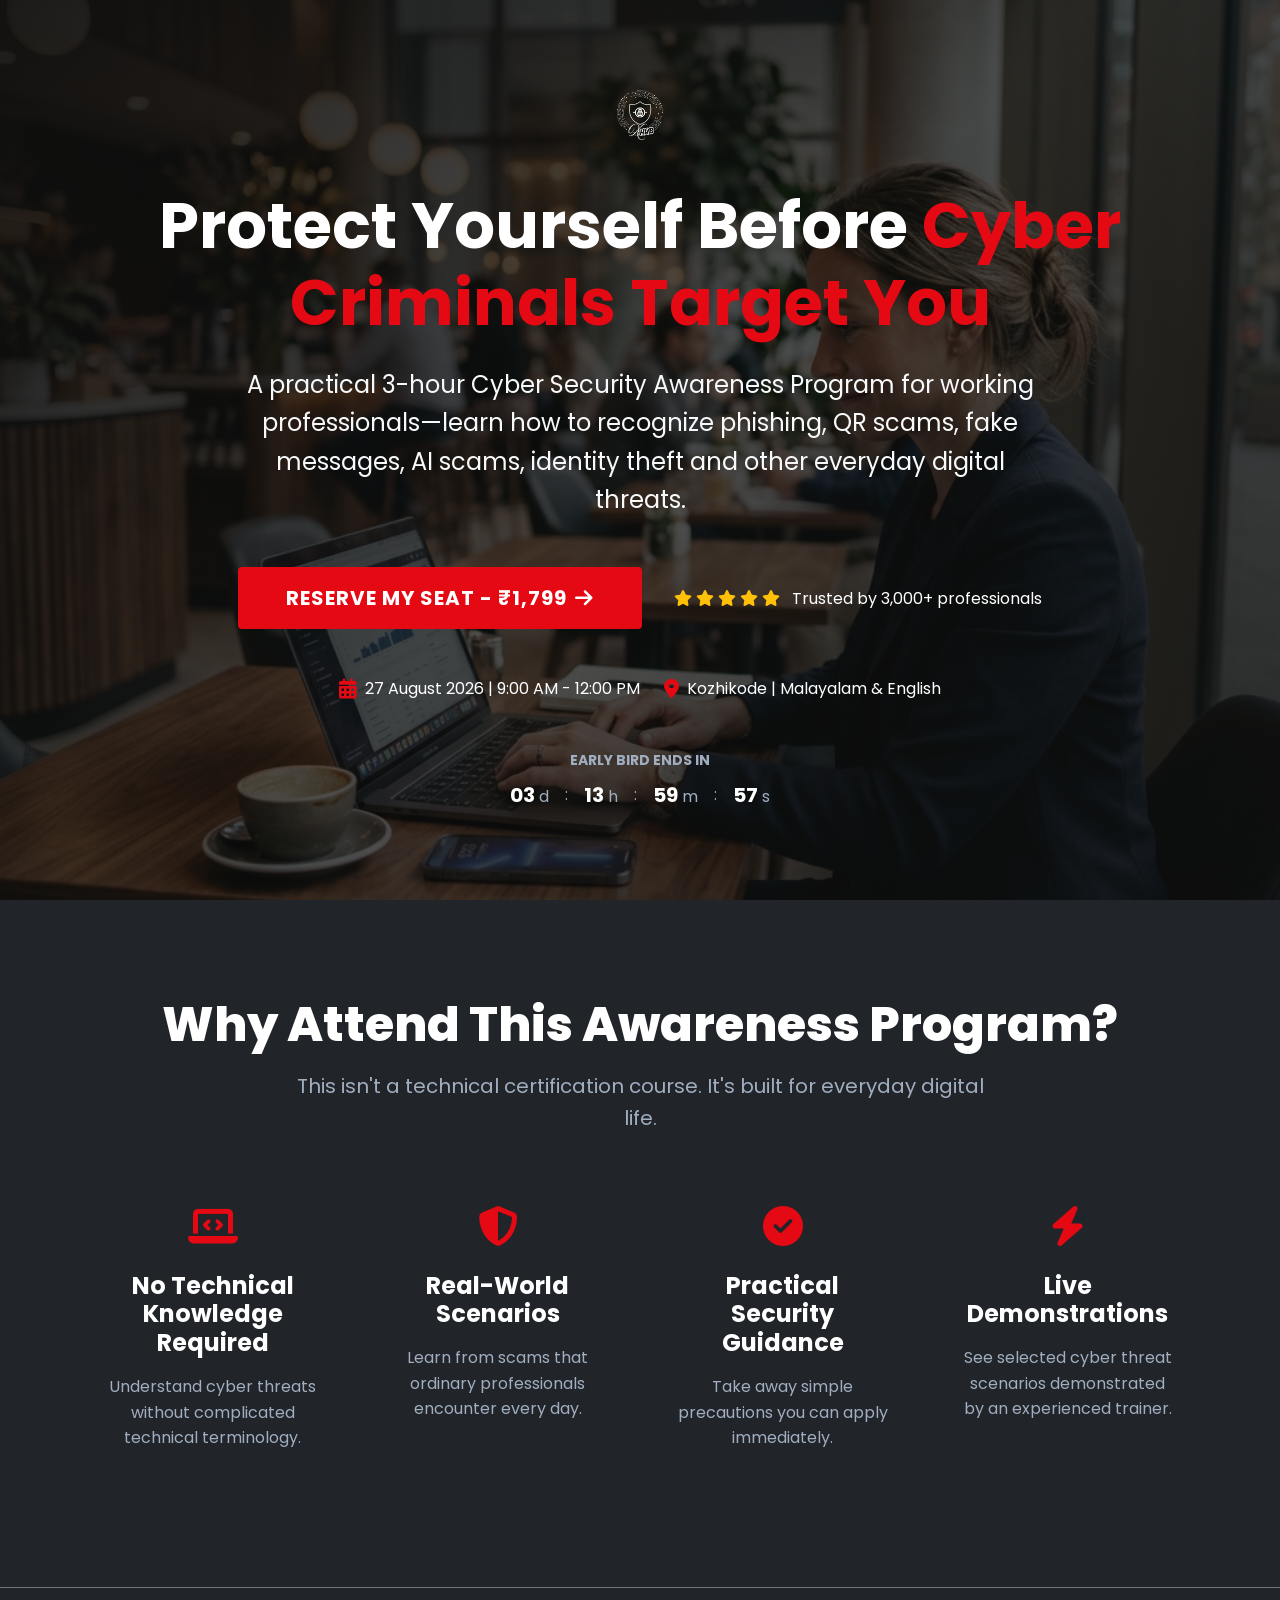
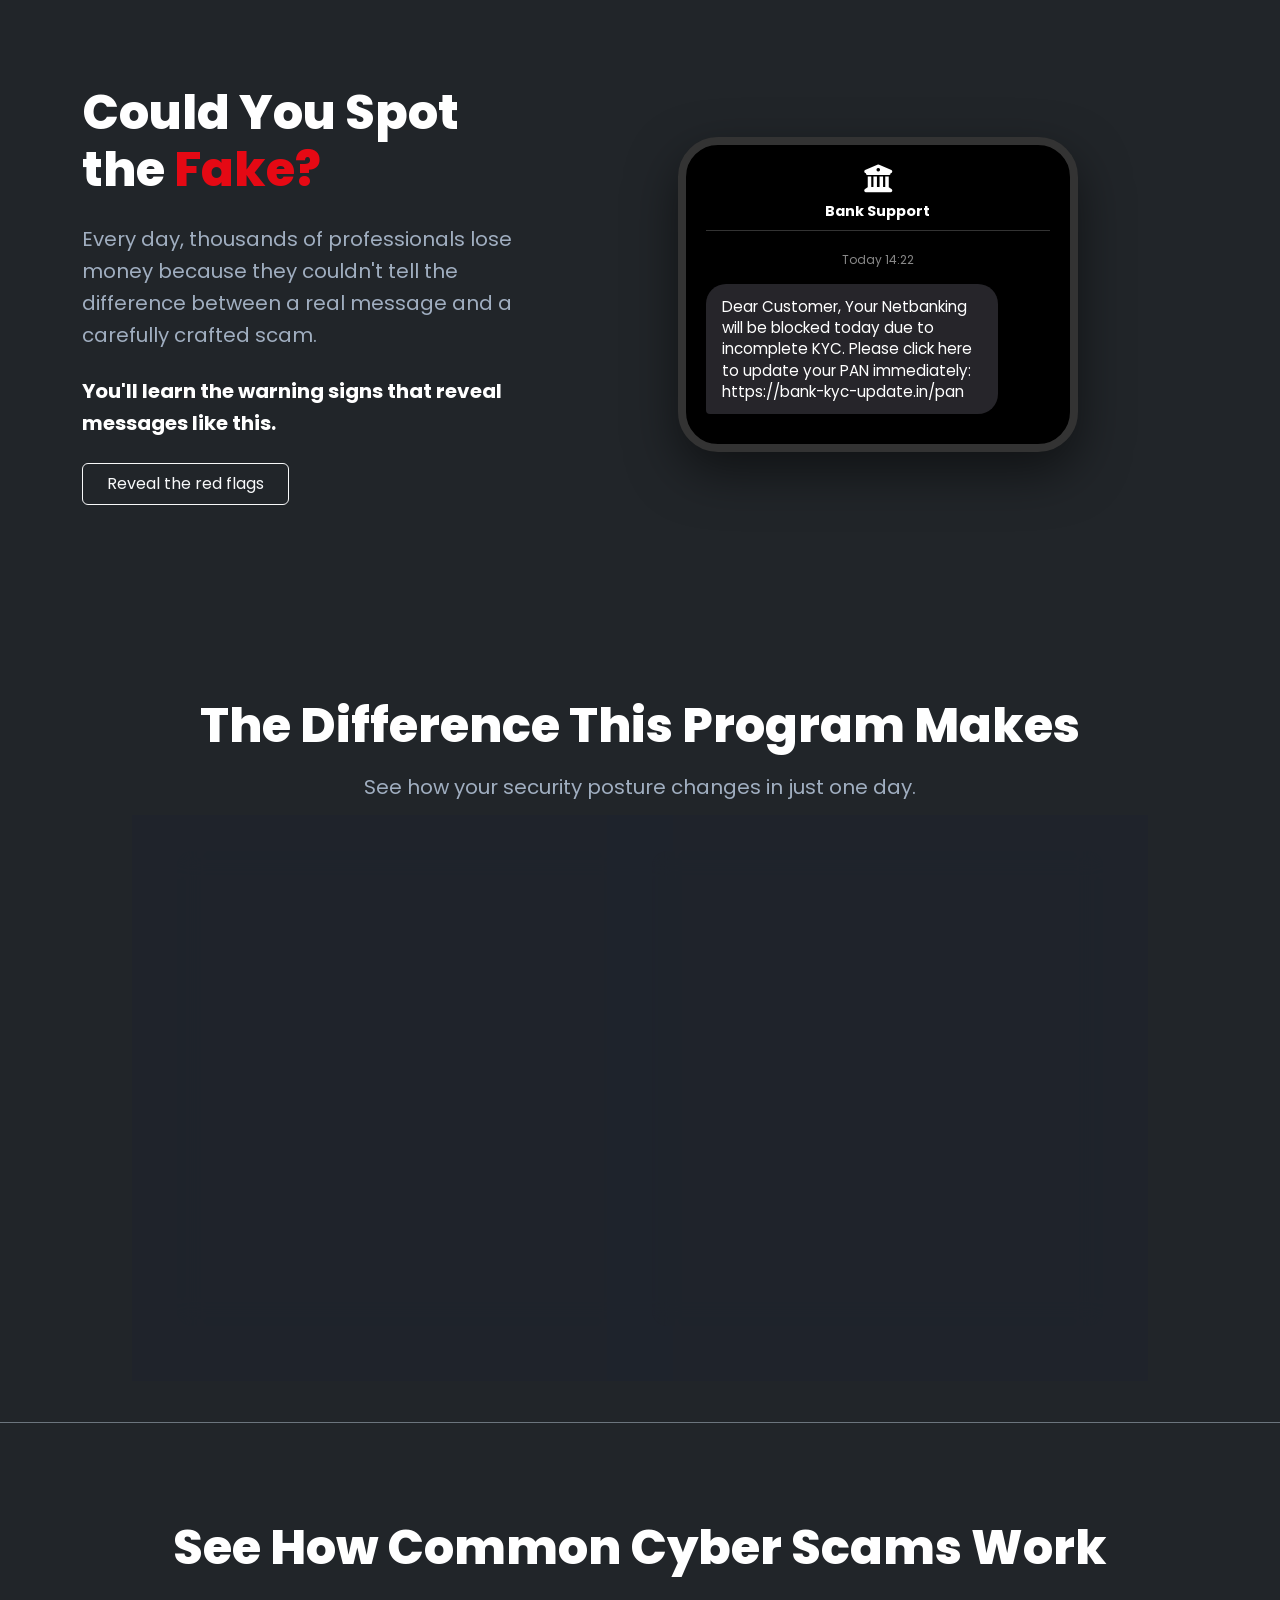
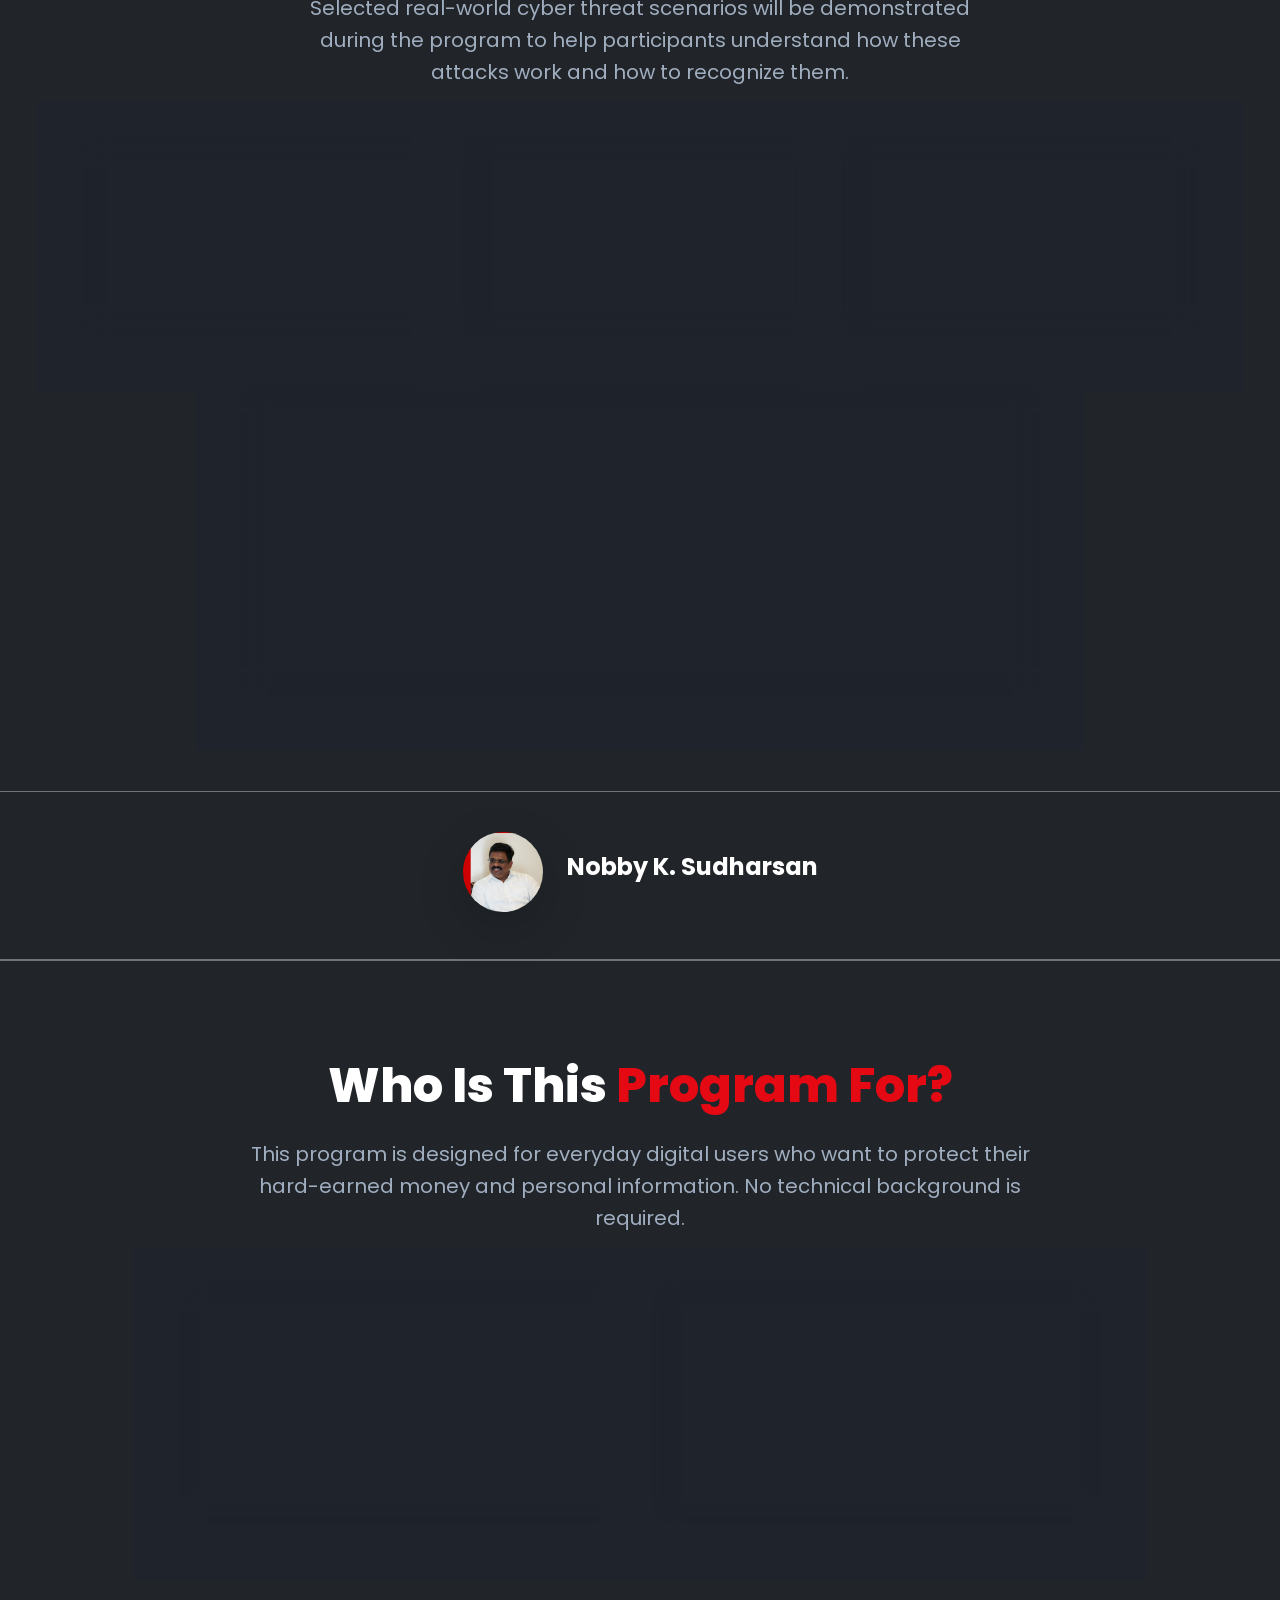
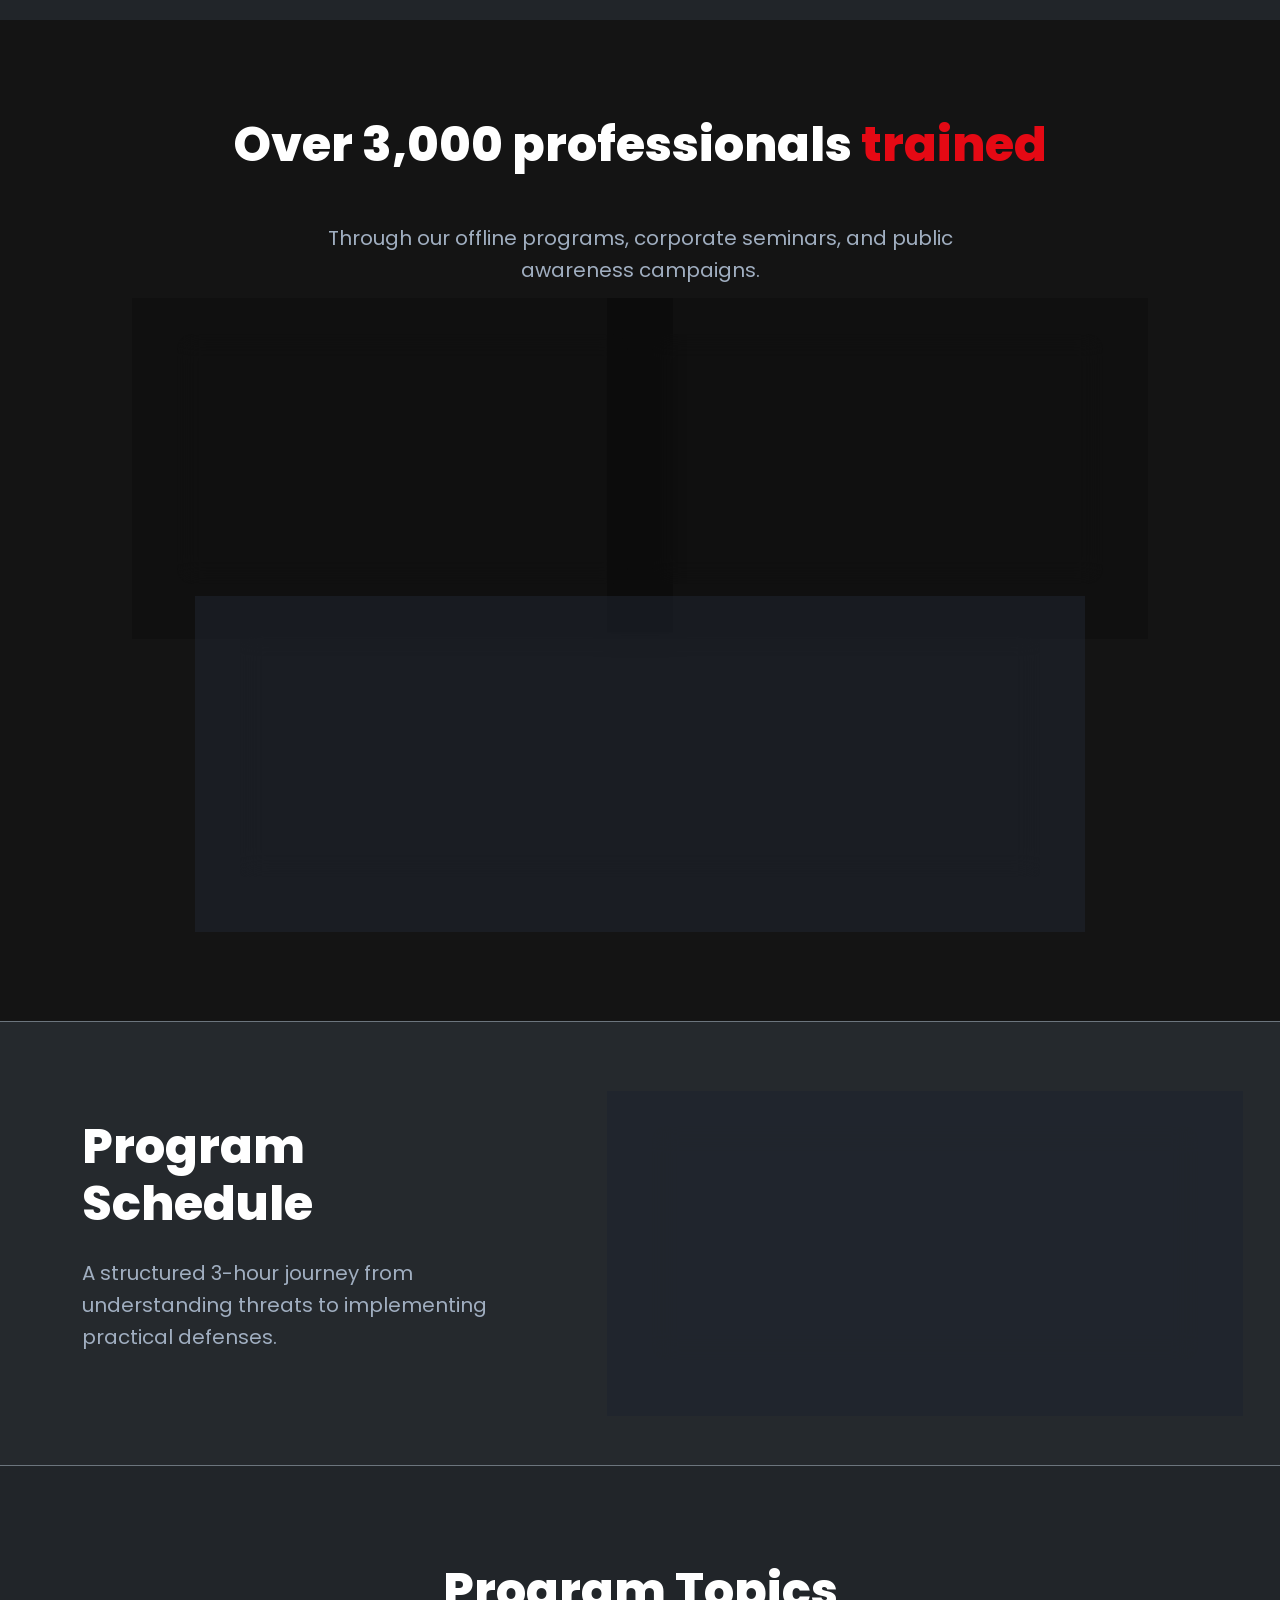
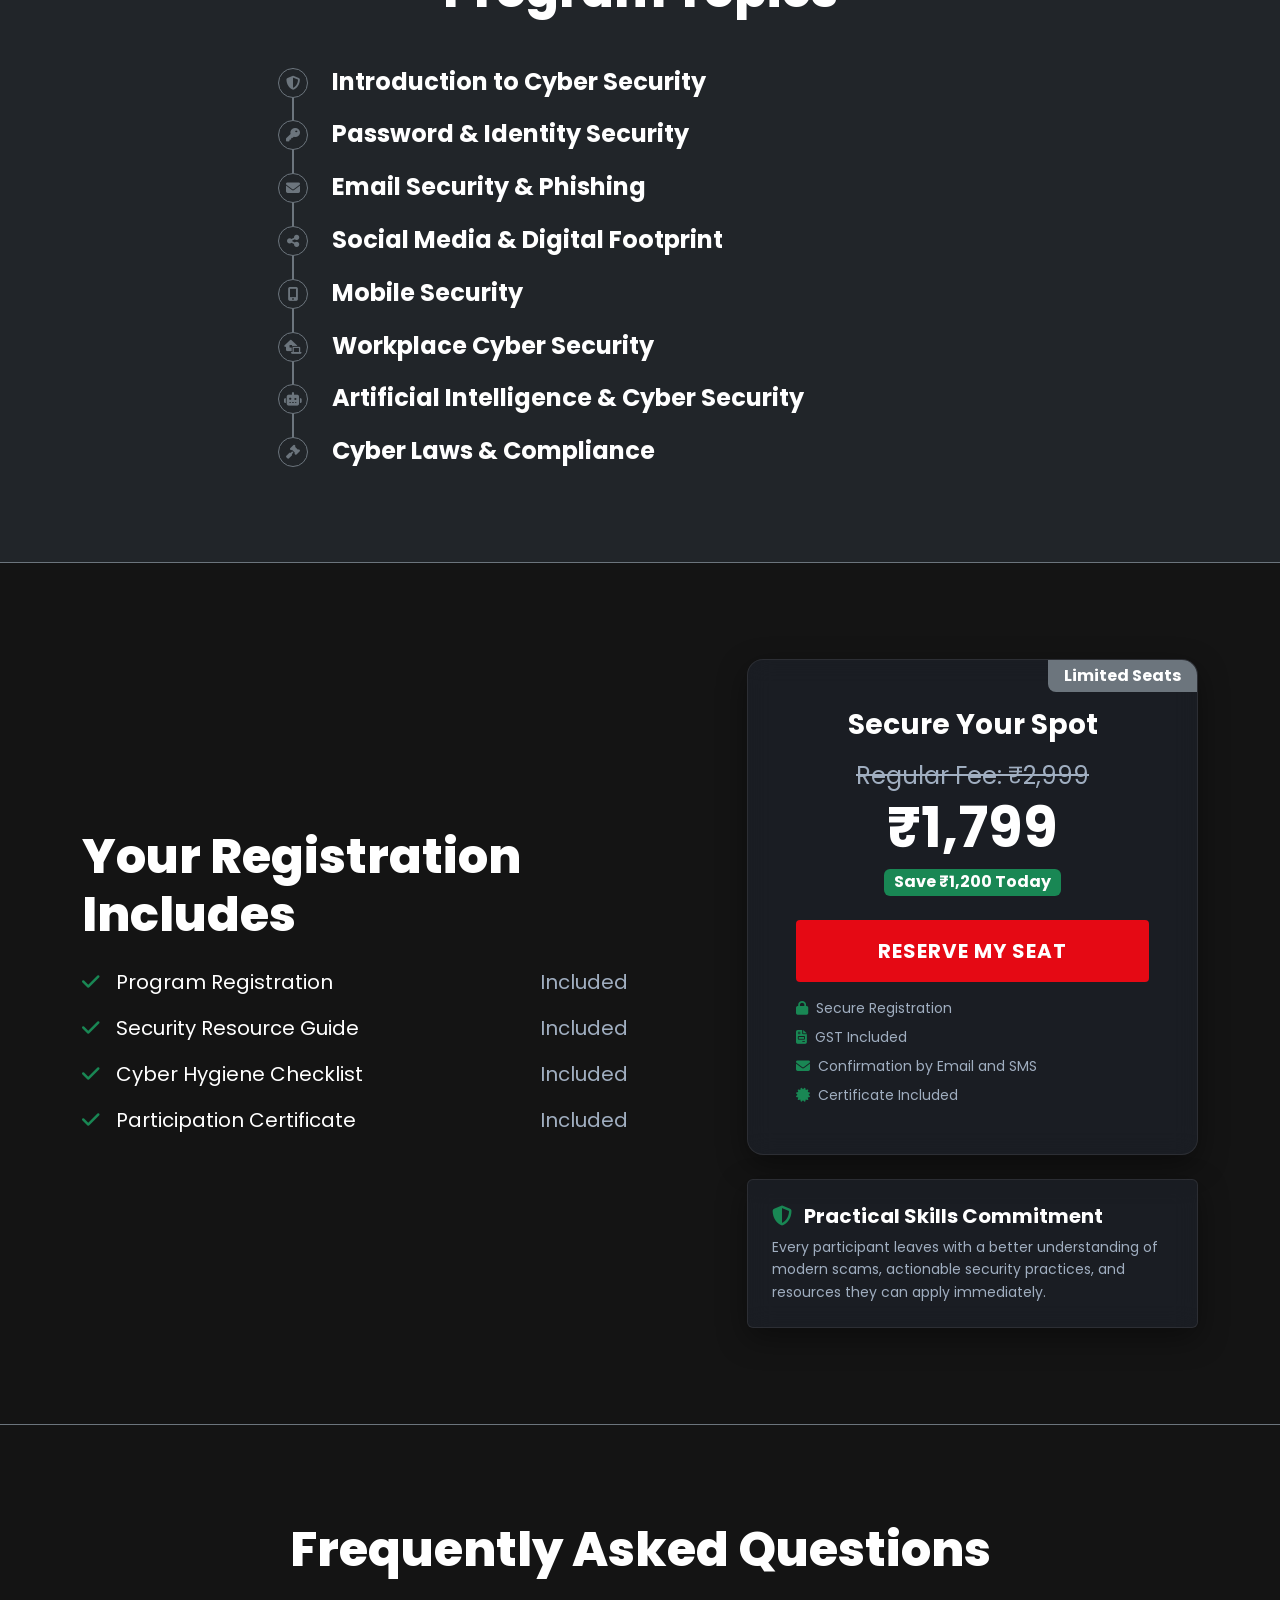
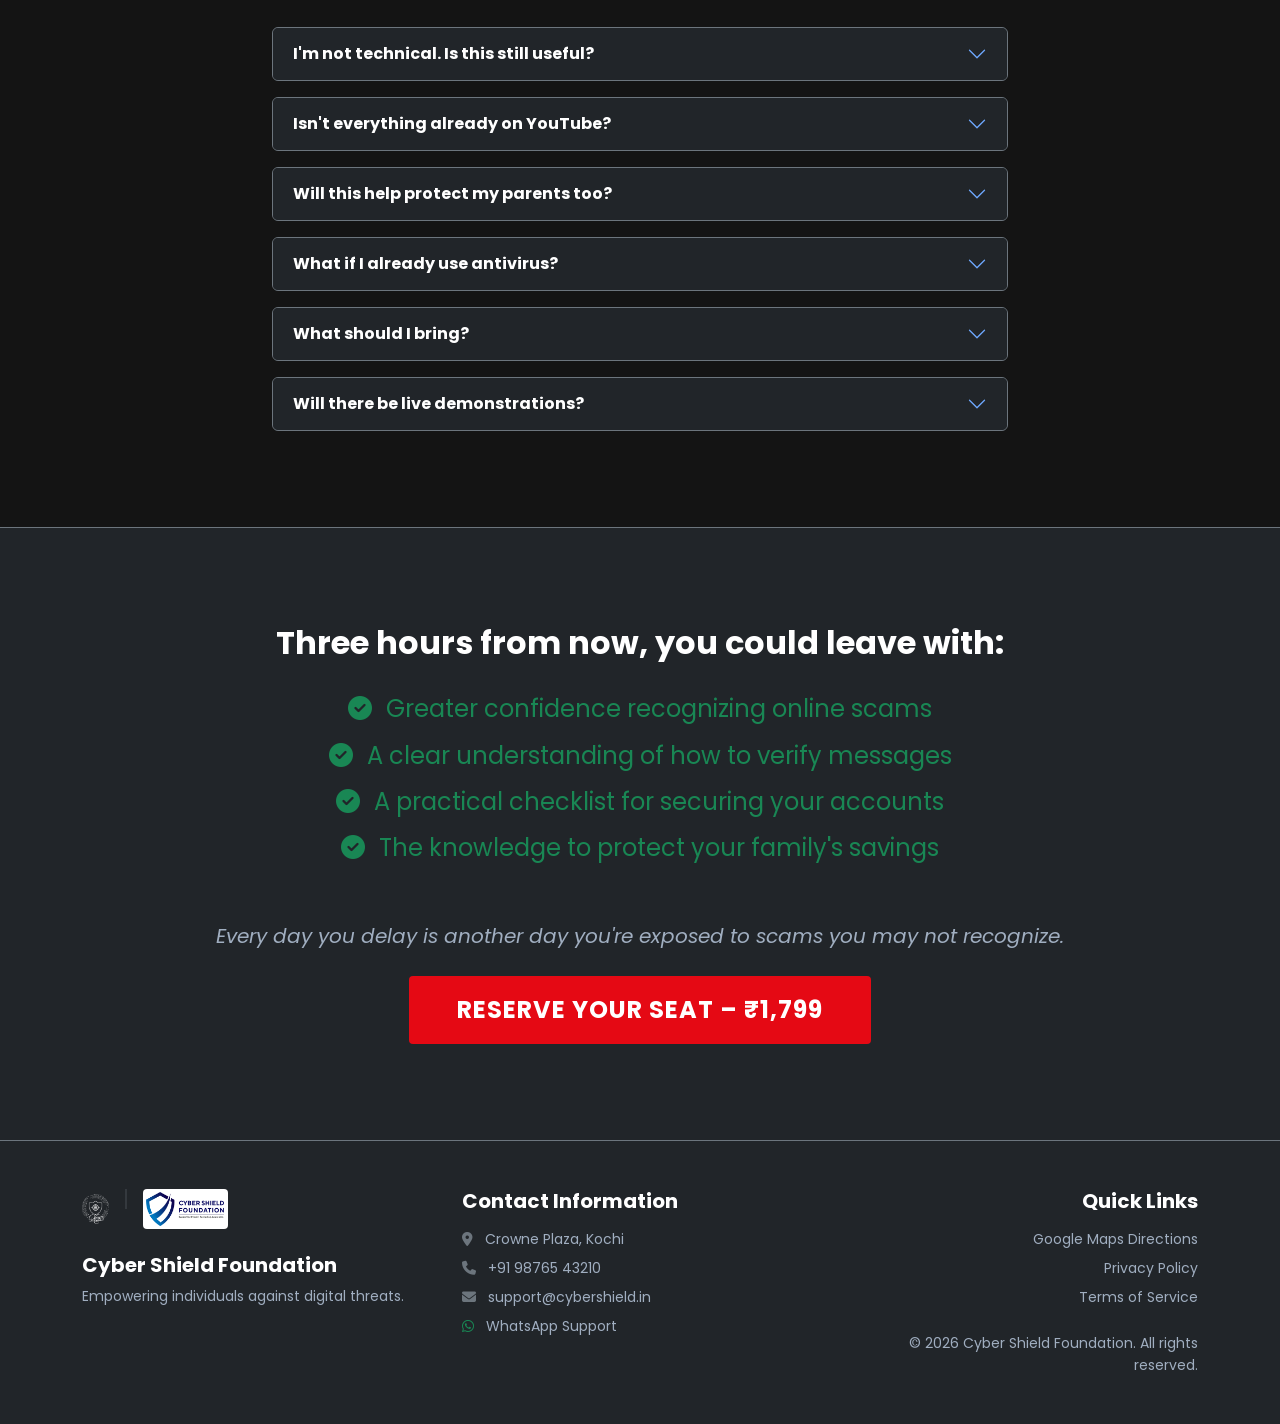
==== commit a5a57f69: "V7: Reposition from Workshop to Cyber Security Awareness Program" ====
--- a/index.html
+++ b/index.html
@@ -3,7 +3,8 @@
 <head>
   <meta charset="utf-8">
   <meta name="viewport" content="width=device-width, initial-scale=1">
-  <title>Protect Your Savings - Cyber Security Masterclass</title>
+  <title>Protect Your Savings - Cyber Security Awareness Program</title>
+  <meta name="description" content="A practical 3-hour awareness program to help professionals recognize and prevent digital scams.">
   <link href="https://cdn.jsdelivr.net/npm/bootstrap@5.3.0/dist/css/bootstrap.min.css" rel="stylesheet">
   <link href="https://cdnjs.cloudflare.com/ajax/libs/font-awesome/6.4.0/css/all.min.css" rel="stylesheet">
   <link href="css/style.css" rel="stylesheet">
@@ -74,35 +75,39 @@
       </div>
 
       <!-- Hero Content -->
-      <h1 class="hero-headline reveal mb-5 mt-4" style="font-size: 3.5rem; line-height: 1.2;">
-        Protect Your Phone, Bank Accounts<br>& Digital Life in Just <span class="text-netflix-red">3 Hours</span>
+      <h1 class="display-3 fw-bold mb-4 reveal">
+        Protect Yourself Before <span class="text-netflix-red">Cyber Criminals Target You</span>
       </h1>
-
-      <p class="hero-subheadline reveal reveal-delay-1 mx-auto mb-4 text-white" style="max-width: 700px; font-size: 1.5rem; line-height: 1.4;">
-        One fake message.<br>One click.<br>One expensive mistake.<br><br>
-        Learn how cyber criminals fool ordinary people—and how to stop them.
+      <p class="fs-4 text-light mb-5 reveal reveal-delay-1" style="max-width: 800px; margin: 0 auto;">
+        A practical 3-hour Cyber Security Awareness Program for working professionals—learn how to recognize phishing, QR scams, fake messages, AI scams, identity theft and other everyday digital threats.
       </p>
-
-      <p class="reveal reveal-delay-1 mx-auto mb-5 text-muted" style="max-width: 700px; font-size: 1.1rem;">
-        Learn the simple techniques cyber criminals hope you never discover.<br>Practical demonstrations. No technical background required.
-      </p>
-
-      <div class="reveal reveal-delay-2 mb-5">
-        <button class="btn-netflix open-register-modal px-5 py-3 fs-4 mb-3" style="min-width: 280px;">Reserve My Seat</button>
-        <p class="text-white fw-bold mb-0" style="letter-spacing: 1px;">★★★★★ Trusted by 3,000+ professionals</p>
-      </div>
-
-      <div class="reveal reveal-delay-3 d-flex flex-wrap justify-content-center gap-3 text-muted mb-5 fs-6">
-        <span>27 Oct</span>
-        <span>•</span>
-        <span>Crowne Plaza</span>
-        <span>•</span>
-        <span>Kochi</span>
-        <span>•</span>
-        <span>Malayalam & English</span>
-      </div>
-      
-      <div class="reveal reveal-delay-4 mt-3">
+      <div class="d-inline-flex flex-column flex-md-row align-items-center gap-3 mb-5 reveal reveal-delay-2">
+        <button class="btn-netflix open-register-modal px-5 py-3 fs-5 fw-bold text-uppercase d-flex align-items-center" style="letter-spacing: 1px;">
+          Reserve My Seat - ₹1,799
+          <i class="fas fa-arrow-right ms-2"></i>
+        </button>
+        <p class="text-white mt-3 mt-md-0 mb-0 ms-md-3">
+          <i class="fas fa-star text-warning"></i>
+          <i class="fas fa-star text-warning"></i>
+          <i class="fas fa-star text-warning"></i>
+          <i class="fas fa-star text-warning"></i>
+          <i class="fas fa-star text-warning"></i>
+          <span class="ms-2">Trusted by 3,000+ professionals</span>
+        </p>
+      </div>
+      
+      <div class="d-flex justify-content-center flex-wrap gap-4 text-white reveal reveal-delay-3">
+        <div class="d-flex align-items-center gap-2">
+          <i class="fas fa-calendar-alt text-netflix-red fs-5"></i>
+          <span>27 August 2026 | 9:00 AM - 12:00 PM</span>
+        </div>
+        <div class="d-flex align-items-center gap-2">
+          <i class="fas fa-map-marker-alt text-netflix-red fs-5"></i>
+          <span>Kozhikode | Malayalam & English</span>
+        </div>
+      </div>
+      
+      <div class="reveal reveal-delay-4 mt-5">
          <p class="text-muted small text-uppercase fw-bold mb-2">Early Bird Ends In</p>
          <div class="d-flex justify-content-center gap-3 align-items-center" id="heroTimer">
             <div class="text-white fw-bold fs-5"><span id="days">02</span><span class="text-muted ms-1 fs-6 fw-normal">d</span></div>
@@ -118,39 +123,76 @@
   </section>
 
   <!-- HIDDEN OBJECTIONS / WHAT MAKES THIS DIFFERENT -->
-  <section class="py-4 bg-charcoal border-top border-bottom border-secondary text-center">
-    <div class="container reveal">
-      <p class="text-muted text-uppercase fw-bold mb-3">What makes this different?</p>
-      <div class="d-flex flex-wrap justify-content-center gap-4">
-        <div class="fs-5"><i class="fas fa-ban text-netflix-red me-2"></i>No Coding Required</div>
-        <div class="fs-5"><i class="fas fa-ban text-netflix-red me-2"></i>No Technical Background Needed</div>
-        <div class="fs-5"><i class="fas fa-laptop-code text-success me-2"></i>Live Demonstrations</div>
-        <div class="fs-5"><i class="fas fa-shield-alt text-success me-2"></i>Real-World Scenarios</div>
+  <section class="py-5 bg-dark">
+    <div class="container py-5">
+      <div class="text-center mb-5 reveal">
+        <h2 class="section-title">Why Attend This Awareness Program?</h2>
+        <p class="fs-5 text-muted max-w-700 mx-auto">This isn't a technical certification course. It's built for everyday digital life.</p>
+      </div>
+      <div class="row g-4 justify-content-center">
+        <!-- Feature 1 -->
+        <div class="col-md-3 reveal reveal-delay-1">
+          <div class="text-center p-4">
+            <div class="feature-icon mb-4"><i class="fas fa-laptop-code text-netflix-red fs-1"></i></div>
+            <h4 class="text-white mb-3">No Technical Knowledge Required</h4>
+            <p class="text-muted">Understand cyber threats without complicated technical terminology.</p>
+          </div>
+        </div>
+        <!-- Feature 2 -->
+        <div class="col-md-3 reveal reveal-delay-2">
+          <div class="text-center p-4">
+            <div class="feature-icon mb-4"><i class="fas fa-shield-alt text-netflix-red fs-1"></i></div>
+            <h4 class="text-white mb-3">Real-World Scenarios</h4>
+            <p class="text-muted">Learn from scams that ordinary professionals encounter every day.</p>
+          </div>
+        </div>
+        <!-- Feature 3 -->
+        <div class="col-md-3 reveal reveal-delay-3">
+          <div class="text-center p-4">
+            <div class="feature-icon mb-4"><i class="fas fa-check-circle text-netflix-red fs-1"></i></div>
+            <h4 class="text-white mb-3">Practical Security Guidance</h4>
+            <p class="text-muted">Take away simple precautions you can apply immediately.</p>
+          </div>
+        </div>
+        <!-- Feature 4 -->
+        <div class="col-md-3 reveal reveal-delay-4">
+          <div class="text-center p-4">
+            <div class="feature-icon mb-4"><i class="fas fa-bolt text-netflix-red fs-1"></i></div>
+            <h4 class="text-white mb-3">Live Demonstrations</h4>
+            <p class="text-muted">See selected cyber threat scenarios demonstrated by an experienced trainer.</p>
+          </div>
+        </div>
       </div>
     </div>
   </section>
 
   <!-- INTERACTIVE SCAM QUIZ -->
   <section class="py-5 bg-dark border-top border-secondary">
-    <div class="container py-5 text-center">
-      <h2 class="section-title reveal mb-4">Would YOU Click This?</h2>
-      <p class="text-muted reveal reveal-delay-1 mb-5 fs-5">Tap the message to see what happens next.</p>
-      
-      <div class="imessage-container reveal reveal-delay-2" id="imessageQuiz" onclick="revealImessage()">
-        <div class="imessage-header">
-          <i class="fas fa-university fs-3 mb-2 d-block"></i>
-          <h6>Bank Support</h6>
-        </div>
-        <div class="imessage-timestamp">Today 14:22</div>
+    <div class="container py-5">
+      <div class="row align-items-center">
+        <div class="col-lg-5 text-center text-lg-start mb-4 mb-lg-0 reveal">
+          <h2 class="section-title mb-4">Could You Spot the <span class="text-netflix-red">Fake?</span></h2>
+          <p class="fs-5 text-muted mb-4">Every day, thousands of professionals lose money because they couldn't tell the difference between a real message and a carefully crafted scam.</p>
+          <p class="fs-5 text-white fw-bold mb-4">You'll learn the warning signs that reveal messages like this.</p>
+          <button class="btn btn-outline-light px-4 py-2" onclick="revealImessage()">Reveal the red flags</button>
+        </div>
         
-        <div class="imessage-bubble receiver shake-animation">
-          Dear Customer, Your Netbanking will be blocked today due to incomplete KYC. Please click here to update your PAN immediately: https://bank-kyc-update.in/pan
-        </div>
-        
-        <div class="imessage-overlay" id="imessageOverlay">
-          <h3 class="text-netflix-red mb-3 fw-bold"><i class="fas fa-times-circle me-2"></i>It's a Trap!</h3>
-          <p class="text-white mb-4">This looks real, but the link leads to a clone site that steals your password. You'll learn to spot these in under 10 seconds.</p>
-          <button class="btn btn-outline-light mt-2 px-4 py-2" onclick="event.stopPropagation(); closeImessage()">Got it</button>
+        <div class="col-lg-6 offset-lg-1 imessage-container reveal reveal-delay-2" id="imessageQuiz">
+          <div class="imessage-header">
+            <i class="fas fa-university fs-3 mb-2 d-block"></i>
+            <h6>Bank Support</h6>
+          </div>
+          <div class="imessage-timestamp">Today 14:22</div>
+          
+          <div class="imessage-bubble receiver shake-animation">
+            Dear Customer, Your Netbanking will be blocked today due to incomplete KYC. Please click here to update your PAN immediately: https://bank-kyc-update.in/pan
+          </div>
+          
+          <div class="imessage-overlay" id="imessageOverlay">
+            <h3 class="text-netflix-red mb-3 fw-bold"><i class="fas fa-exclamation-triangle me-2"></i>Warning Signs</h3>
+            <p class="text-white mb-4">This message uses urgency to prompt a quick decision. Always check the URL domain—legitimate banks use official government or bank-specific domains, not obscure links.</p>
+            <button class="btn btn-outline-light mt-2 px-4 py-2" onclick="event.stopPropagation(); closeImessage()">Got it</button>
+          </div>
         </div>
       </div>
     </div>
@@ -170,10 +212,10 @@
               <span class="badge bg-secondary px-3 py-2 fs-6">Before Program</span>
             </div>
             <ul class="text-start list-unstyled fs-5 text-muted">
-              <li class="mb-3"><i class="fas fa-times text-secondary me-3"></i>I click every WhatsApp link.</li>
-              <li class="mb-3"><i class="fas fa-times text-secondary me-3"></i>I reuse passwords.</li>
-              <li class="mb-3"><i class="fas fa-times text-secondary me-3"></i>I don't know if QR codes are safe.</li>
-              <li class="mb-3"><i class="fas fa-times text-secondary me-3"></i>I hope I never get scammed.</li>
+              <li class="mb-3"><i class="fas fa-times text-secondary me-3"></i>I click links without checking.</li>
+              <li class="mb-3"><i class="fas fa-times text-secondary me-3"></i>I don't know whether a QR code is safe.</li>
+              <li class="mb-3"><i class="fas fa-times text-secondary me-3"></i>I can't tell if a message is genuine.</li>
+              <li class="mb-0"><i class="fas fa-times text-secondary me-3"></i>I assume scams won't happen to me.</li>
             </ul>
           </div>
         </div>
@@ -183,11 +225,11 @@
               <span class="badge px-3 py-2 fs-6 fw-bold" style="background: #00f2fe; color: #000;">After Program</span>
             </div>
             <ul class="text-start list-unstyled fs-5 text-white">
-              <li class="mb-3"><i class="fas fa-check text-success me-3"></i>I know what to trust.</li>
-              <li class="mb-3"><i class="fas fa-check text-success me-3"></i>My banking apps are safer.</li>
-              <li class="mb-3"><i class="fas fa-check text-success me-3"></i>My phone is properly configured.</li>
-              <li class="mb-3"><i class="fas fa-check text-success me-3"></i>I can spot scams before they succeed.</li>
-              <li class="mb-3"><i class="fas fa-check text-success me-3"></i>I can help protect my family too.</li>
+              <li class="mb-3"><i class="fas fa-check text-success me-3"></i>I know what warning signs to look for.</li>
+              <li class="mb-3"><i class="fas fa-check text-success me-3"></i>I know how to verify suspicious messages.</li>
+              <li class="mb-3"><i class="fas fa-check text-success me-3"></i>I understand common QR and payment scams.</li>
+              <li class="mb-3"><i class="fas fa-check text-success me-3"></i>I know how to respond when something feels wrong.</li>
+              <li class="mb-0"><i class="fas fa-check text-success me-3"></i>I can help protect my family too.</li>
             </ul>
           </div>
         </div>
@@ -199,46 +241,29 @@
   <section class="py-5 border-top border-secondary bg-dark">
     <div class="container py-5">
       <div class="text-center mb-5 reveal">
-        <h2 class="section-title">See How These Scams <span class="text-white">Actually Work</span></h2>
-        <p class="fs-5 text-muted max-w-700 mx-auto">During the program you'll watch real demonstrations of the scams affecting ordinary people today—including fake QR codes, phishing messages, AI voice scams and public Wi-Fi attacks.</p>
+        <h2 class="section-title">See How Common Cyber Scams <span class="text-white">Work</span></h2>
+        <p class="fs-5 text-muted max-w-700 mx-auto">Selected real-world cyber threat scenarios will be demonstrated during the program to help participants understand how these attacks work and how to recognize them.</p>
       </div>
       <div class="row g-4">
         <!-- Threat 1 -->
         <div class="col-md-4 reveal reveal-delay-1">
-          <div class="saas-card text-center h-100 p-4 rounded">
-            <i class="fas fa-qrcode fs-1 text-white mb-3"></i>
-            <h4 class="mb-3 text-white">QR Code Trap</h4>
-            <div class="text-start text-muted">
-              <p class="mb-2"><strong>Duration:</strong> 5 minutes</p>
-              <p class="mb-2"><strong>Watch:</strong> How scammers trick people with fake QR codes at restaurants and petrol pumps.</p>
-              <p class="mb-0"><strong>Learn:</strong> How to verify QR payments before confirming transactions.</p>
-            </div>
-          </div>
-        </div>
-        
+          <div class="saas-card h-100 p-4">
+            <h4 class="text-white mb-3"><i class="fas fa-qrcode text-netflix-red me-2"></i> Fake QR & Payment Scams</h4>
+            <p class="text-muted mb-0">Understand how fake QR codes and payment requests can trick users.</p>
+          </div>
+        </div>
         <!-- Threat 2 -->
         <div class="col-md-4 reveal reveal-delay-2">
-          <div class="saas-card text-center h-100 p-4 rounded">
-            <i class="fas fa-sms fs-1 text-white mb-3"></i>
-            <h4 class="mb-3 text-white">SMS Phishing</h4>
-            <div class="text-start text-muted">
-              <p class="mb-2"><strong>Duration:</strong> 10 minutes</p>
-              <p class="mb-2"><strong>Watch:</strong> A live demonstration of how convincing a fake banking SMS can look.</p>
-              <p class="mb-0"><strong>Learn:</strong> The exact psychological triggers scammers use and how to spot them.</p>
-            </div>
-          </div>
-        </div>
-        
+          <div class="saas-card h-100 p-4">
+            <h4 class="text-white mb-3"><i class="fas fa-comment-sms text-netflix-red me-2"></i> Phishing & Fake Messages</h4>
+            <p class="text-muted mb-0">See how convincing fraudulent messages are designed to create urgency and fear.</p>
+          </div>
+        </div>
         <!-- Threat 3 -->
         <div class="col-md-4 reveal reveal-delay-3">
-          <div class="saas-card text-center h-100 p-4 rounded">
-            <i class="fas fa-microphone fs-1 text-white mb-3"></i>
-            <h4 class="mb-3 text-white">AI Voice Cloning</h4>
-            <div class="text-start text-muted">
-              <p class="mb-2"><strong>Duration:</strong> 10 minutes</p>
-              <p class="mb-2"><strong>Watch:</strong> We will clone a voice live to show you how easy it is to impersonate your family members.</p>
-              <p class="mb-0"><strong>Learn:</strong> How to establish a "safe word" protocol with your family to verify identity.</p>
-            </div>
+          <div class="saas-card h-100 p-4">
+            <h4 class="text-white mb-3"><i class="fas fa-robot text-netflix-red me-2"></i> AI-Powered Scams</h4>
+            <p class="text-muted mb-0">Understand how AI-generated voices and content are increasingly being used in social engineering.</p>
           </div>
         </div>
       </div>
@@ -257,66 +282,35 @@
       <div class="d-inline-flex flex-column flex-md-row align-items-center justify-content-center gap-4">
         <img src="img/person-01.png" alt="Nobby K. Sudharsan" class="rounded-circle shadow-lg" style="width: 80px; height: 80px; object-fit: cover;">
         <div class="text-center text-md-start" style="max-width: 600px;">
-          <h4 class="text-white mb-2">NOBBY K SUDHARSAN</h4>
-          <p class="text-muted mb-2 fs-6 fw-bold text-uppercase" style="letter-spacing: 1px;">Trainer, Cyber Shield Foundation</p>
-          <p class="text-secondary mb-0 fs-6">Cyber Security Trainer &bull; Ethical Hacking Consultant &bull; AI & Digital Safety Expert</p>
-        </div>
-      </div>
-    </div>
-  </section>
-
-  <!-- BRING YOUR OWN PHONE (HANDS-ON) -->
-  <section class="py-5 bg-dark" style="background: url('img/scam-virus-spyware-malware-antivirus-concept.jpg') center/cover; position: relative;">
-    <div style="position: absolute; inset: 0; background: linear-gradient(90deg, rgba(0,0,0,0.95) 0%, rgba(0,0,0,0.8) 100%);"></div>
-    <div class="container py-5 position-relative z-1">
-      <div class="row align-items-center">
-        <div class="col-lg-7 mb-4 mb-lg-0 reveal">
-          <div class="d-inline-block mb-3 px-3 py-1 bg-netflix-red text-white fw-bold rounded shadow-sm text-uppercase" style="letter-spacing: 1px; font-size: 0.85rem;">Practical Security &bull; Not Just A Lecture</div>
-          <h2 class="section-title mb-4">📱 Bring Your Own Smartphone</h2>
-          <p class="fs-5 text-light mb-4">Bring your smartphone and follow along as we demonstrate practical security settings you can apply immediately.</p>
-          <ul class="list-unstyled">
-            <li class="mb-3 fs-5"><i class="fas fa-check-circle text-success me-3"></i>Enable hidden security settings</li>
-            <li class="mb-3 fs-5"><i class="fas fa-check-circle text-success me-3"></i>Configure industry-recommended 2-factor authentication</li>
-            <li class="mb-3 fs-5"><i class="fas fa-check-circle text-success me-3"></i>Secure your WhatsApp against account hijacking</li>
-            <li class="mb-3 fs-5"><i class="fas fa-check-circle text-success me-3"></i>Review and lock down banking app permissions</li>
-            <li class="mb-3 fs-5"><i class="fas fa-check-circle text-success me-3"></i>Fortify your Google & Email accounts</li>
-          </ul>
-        </div>
-        <div class="col-lg-4 offset-lg-1 reveal reveal-delay-1 text-center">
-          <div class="saas-card p-4">
-             <i class="fas fa-mobile-alt text-white fs-1 mb-3"></i>
-             <h3 class="text-white mb-3">Hands-on Security</h3>
-             <p class="text-muted m-0">We will guide you step-by-step through securing your personal devices during the session.</p>
-          </div>
-        </div>
-      </div>
-    </div>
-  </section>
-
-  <!-- WHO SHOULD ATTEND / NOT ATTEND -->
+          <h4 class="text-white mb-2">Nobby K. Sudharsan</h4>
+        </div>
+      </div>
+    </div>
+  </section>
+
+  <!-- WHO SHOULD ATTEND -->
   <section class="py-5 bg-dark border-top border-secondary">
     <div class="container py-5">
-      <div class="row g-5">
-        <div class="col-md-6 reveal">
-          <h3 class="mb-4 text-white">Who Should <span class="text-netflix-red">Attend?</span></h3>
-          <p class="fs-5 text-muted mb-4">If you use UPI, WhatsApp, email or online banking, you're already a target. Ideal for:</p>
-          <div class="d-flex flex-wrap gap-2 mb-4">
-            <span class="badge bg-charcoal border border-secondary p-2 fs-6">Business Owners</span>
-            <span class="badge bg-charcoal border border-secondary p-2 fs-6">Employees</span>
-            <span class="badge bg-charcoal border border-secondary p-2 fs-6">Doctors & CAs</span>
-            <span class="badge bg-charcoal border border-secondary p-2 fs-6">Teachers</span>
-            <span class="badge bg-charcoal border border-secondary p-2 fs-6">Parents & Seniors</span>
-          </div>
-        </div>
-        
-        <div class="col-md-6 reveal reveal-delay-1">
-          <h3 class="mb-4 text-white">You'll Benefit <span class="text-success">Most If...</span></h3>
-          <div class="saas-card p-4">
-            <p class="mb-3 fs-5"><i class="fas fa-check-circle text-success me-3"></i>You use UPI</p>
-            <p class="mb-3 fs-5"><i class="fas fa-check-circle text-success me-3"></i>You use WhatsApp</p>
-            <p class="mb-3 fs-5"><i class="fas fa-check-circle text-success me-3"></i>You shop online</p>
-            <p class="mb-3 fs-5"><i class="fas fa-check-circle text-success me-3"></i>You bank online</p>
-            <p class="mb-0 fs-5"><i class="fas fa-check-circle text-success me-3"></i>You use email for work</p>
+      <div class="row g-5 justify-content-center">
+        <div class="col-lg-10 reveal text-center">
+          <h3 class="mb-4 text-white section-title">Who Is This <span class="text-netflix-red">Program For?</span></h3>
+          <p class="fs-5 text-muted mx-auto mb-4" style="max-width: 800px;">This program is designed for everyday digital users who want to protect their hard-earned money and personal information. No technical background is required.</p>
+          
+          <div class="row mt-5 text-start">
+            <div class="col-md-6">
+              <div class="saas-card p-4 h-100">
+                <p class="mb-3 fs-5"><i class="fas fa-check-circle text-success me-3"></i><strong>Business Owners</strong> protecting company assets</p>
+                <p class="mb-3 fs-5"><i class="fas fa-check-circle text-success me-3"></i><strong>Employees</strong> who handle sensitive information</p>
+                <p class="mb-0 fs-5"><i class="fas fa-check-circle text-success me-3"></i><strong>Professionals</strong> like Doctors and CAs</p>
+              </div>
+            </div>
+            <div class="col-md-6 mt-4 mt-md-0">
+              <div class="saas-card p-4 h-100">
+                <p class="mb-3 fs-5"><i class="fas fa-check-circle text-success me-3"></i><strong>Parents</strong> wanting to protect their family</p>
+                <p class="mb-3 fs-5"><i class="fas fa-check-circle text-success me-3"></i><strong>Seniors</strong> navigating digital banking</p>
+                <p class="mb-0 fs-5"><i class="fas fa-check-circle text-success me-3"></i><strong>Anyone</strong> using UPI or online shopping</p>
+              </div>
+            </div>
           </div>
         </div>
       </div>
@@ -346,30 +340,42 @@
       <!-- Specific Testimonial -->
       <div class="reveal mx-auto mb-5 p-4 rounded saas-card text-start position-relative" style="max-width: 800px; border-color: rgba(255,255,255,0.1);">
         <i class="fas fa-quote-left fs-1 text-secondary position-absolute" style="top: -15px; left: 20px; opacity: 0.5;"></i>
-        <p class="fs-4 text-white fst-italic ms-4">"I changed five settings on my phone during the session that I didn't even know existed. It was worth attending for that alone."</p>
-        <p class="text-muted ms-4 m-0 fw-bold">— J. Menon, <span class="fw-normal">Business Owner</span></p>
-      </div>
-    </div>
-  </section>
-
-  <!-- WHAT YOU'LL ACTUALLY DO -->
+        <p class="fs-4 text-white fst-italic ms-4">"I finally understand how these scams work. The demonstrations were eye-opening, and I now feel much more confident using my banking apps and identifying fake messages."</p>
+        <p class="text-muted ms-4 m-0 fw-bold">— Program Participant, <span class="fw-normal">Business Owner</span></p>
+      </div>
+    </div>
+  </section>
+
+  <!-- PROGRAM SCHEDULE -->
   <section class="py-5 border-top border-secondary" style="background: rgba(255,255,255,0.02);">
     <div class="container py-5">
       <div class="row align-items-center">
         <div class="col-lg-5 mb-4 mb-lg-0 reveal text-center text-lg-start">
-          <h2 class="section-title mb-4">What You'll <span class="text-white">Actually Do</span> During These 3 Hours</h2>
-          <p class="fs-5 text-muted">People buy experiences, not curricula. This is an active, practical session where you secure your devices in real time.</p>
+          <h2 class="section-title mb-4">Program <span class="text-white">Schedule</span></h2>
+          <p class="fs-5 text-muted">A structured 3-hour journey from understanding threats to implementing practical defenses.</p>
         </div>
         <div class="col-lg-6 offset-lg-1 reveal reveal-delay-1">
           <div class="saas-card p-4 border-secondary">
-            <h4 class="mb-4 text-white">During the program you will...</h4>
-            <ul class="list-unstyled mb-0 fs-5 text-muted">
-              <li class="mb-3"><i class="fas fa-check text-success me-3"></i>Secure your own smartphone</li>
-              <li class="mb-3"><i class="fas fa-check text-success me-3"></i>Enable recommended security settings</li>
-              <li class="mb-3"><i class="fas fa-check text-success me-3"></i>Review your banking app permissions</li>
-              <li class="mb-3"><i class="fas fa-check text-success me-3"></i>Practice identifying phishing attempts</li>
-              <li><i class="fas fa-check text-success me-3"></i>Ask questions about your own devices</li>
-            </ul>
+            <div class="d-flex mb-3">
+              <div class="text-netflix-red fw-bold me-4" style="min-width: 80px;">09:00 AM</div>
+              <div class="text-white">Understanding the Threat Landscape</div>
+            </div>
+            <div class="d-flex mb-3">
+              <div class="text-netflix-red fw-bold me-4" style="min-width: 80px;">09:30 AM</div>
+              <div class="text-white">Passwords, Phishing & Social Engineering</div>
+            </div>
+            <div class="d-flex mb-3">
+              <div class="text-netflix-red fw-bold me-4" style="min-width: 80px;">10:15 AM</div>
+              <div class="text-white">Online Banking & Mobile Security</div>
+            </div>
+            <div class="d-flex mb-3">
+              <div class="text-netflix-red fw-bold me-4" style="min-width: 80px;">11:00 AM</div>
+              <div class="text-white">AI Scams, Social Media & Digital Footprint</div>
+            </div>
+            <div class="d-flex">
+              <div class="text-netflix-red fw-bold me-4" style="min-width: 80px;">11:45 AM</div>
+              <div class="text-white">Action Plan & Open Q&A</div>
+            </div>
           </div>
         </div>
       </div>
@@ -442,31 +448,22 @@
           
           <ul class="list-unstyled mb-4">
             <li class="mb-3 fs-5 d-flex justify-content-between">
-              <span><i class="fas fa-check text-success me-3"></i>Masterclass Registration</span>
-              <span class="text-muted">₹3,000</span>
+              <span><i class="fas fa-check text-success me-3"></i>Program Registration</span>
+              <span class="text-muted">Included</span>
             </li>
             <li class="mb-3 fs-5 d-flex justify-content-between">
               <span><i class="fas fa-check text-success me-3"></i>Security Resource Guide</span>
-              <span class="text-muted">₹1,000</span>
-            </li>
-            <li class="mb-3 fs-5 d-flex justify-content-between">
-              <span><i class="fas fa-check text-success me-3"></i>Networking Opportunity</span>
-              <span class="text-muted">₹1,000</span>
+              <span class="text-muted">Included</span>
             </li>
             <li class="mb-3 fs-5 d-flex justify-content-between">
               <span><i class="fas fa-check text-success me-3"></i>Cyber Hygiene Checklist</span>
-              <span class="text-muted">₹500</span>
+              <span class="text-muted">Included</span>
             </li>
             <li class="mb-3 fs-5 d-flex justify-content-between">
               <span><i class="fas fa-check text-success me-3"></i>Participation Certificate</span>
-              <span class="text-muted">₹500</span>
+              <span class="text-muted">Included</span>
             </li>
           </ul>
-          
-          <div class="d-flex justify-content-between pb-3 mb-4 text-white border-top border-secondary pt-3">
-            <span class="fs-4 fw-bold text-white">Total Value:</span>
-            <span class="fs-4 fw-bold text-white text-decoration-line-through">₹6,000+</span>
-          </div>
         </div>
         
         <div class="col-lg-5 offset-lg-1 reveal reveal-delay-1">
@@ -485,7 +482,6 @@
             <div class="d-flex flex-column gap-2 text-muted small text-start">
               <span><i class="fas fa-lock text-success me-2"></i>Secure Registration</span>
               <span><i class="fas fa-file-invoice text-success me-2"></i>GST Included</span>
-              <span><i class="fas fa-users text-success me-2"></i>Limited to 100 participants</span>
               <span><i class="fas fa-envelope text-success me-2"></i>Confirmation by Email and SMS</span>
               <span><i class="fas fa-certificate text-success me-2"></i>Certificate Included</span>
             </div>
@@ -493,7 +489,7 @@
           
           <div class="mt-4 p-4 rounded saas-card text-start position-relative">
             <h5 class="text-white mb-2"><i class="fas fa-shield-alt text-success me-2"></i> Practical Skills Commitment</h5>
-            <p class="text-muted small m-0">Every participant leaves with a secured device checklist, actionable security settings, and resources they can apply immediately.</p>
+            <p class="text-muted small m-0">Every participant leaves with a better understanding of modern scams, actionable security practices, and resources they can apply immediately.</p>
           </div>
         </div>
       </div>
@@ -590,13 +586,13 @@
     <div class="container py-5 reveal">
       <h2 class="mb-4 text-white">Three hours from now, you could leave with:</h2>
       <div class="d-flex flex-column align-items-center mb-5">
-         <p class="fs-4 text-success m-1"><i class="fas fa-check-circle me-2"></i> A more secure phone</p>
-         <p class="fs-4 text-success m-1"><i class="fas fa-check-circle me-2"></i> Stronger passwords</p>
-         <p class="fs-4 text-success m-1"><i class="fas fa-check-circle me-2"></i> Better protection for your banking apps</p>
          <p class="fs-4 text-success m-1"><i class="fas fa-check-circle me-2"></i> Greater confidence recognizing online scams</p>
+         <p class="fs-4 text-success m-1"><i class="fas fa-check-circle me-2"></i> A clear understanding of how to verify messages</p>
+         <p class="fs-4 text-success m-1"><i class="fas fa-check-circle me-2"></i> A practical checklist for securing your accounts</p>
+         <p class="fs-4 text-success m-1"><i class="fas fa-check-circle me-2"></i> The knowledge to protect your family's savings</p>
       </div>
       <p class="fs-5 text-muted mb-4 fst-italic">Every day you delay is another day you're exposed to scams you may not recognize.</p>
-      <button class="btn-netflix open-register-modal px-5 py-3 fs-4">Reserve Your Seat – ₹3,000</button>
+      <button class="btn-netflix open-register-modal px-5 py-3 fs-4">Reserve Your Seat – ₹1,799</button>
     </div>
   </section>
 
@@ -622,12 +618,12 @@
             <label class="form-label text-light">WhatsApp Number</label>
             <input type="tel" class="form-control bg-dark text-white border-secondary" id="phone" required>
           </div>
-          <button type="submit" class="btn-netflix w-100 py-3 fs-5" id="submitBtn">Proceed to Payment - ₹3,000</button>
+          <button type="submit" class="btn-netflix w-100 py-3 fs-5" id="submitBtn">Proceed to Payment - ₹1,799</button>
         </div>
 
         <!-- QR Payment Section (Hidden initially) -->
         <div id="qrPaymentSection" style="display: none;" class="text-center mt-2">
-          <p class="text-white mb-2 fs-5">Scan to pay <strong>₹3,000</strong></p>
+          <p class="text-white mb-2 fs-5">Scan to pay <strong>₹1,799</strong></p>
           <div class="bg-white p-3 rounded d-inline-block mb-3">
             <img src="img/qr.jpg" alt="UPI QR Code" style="width: 250px; height: 250px; object-fit: contain;">
           </div>
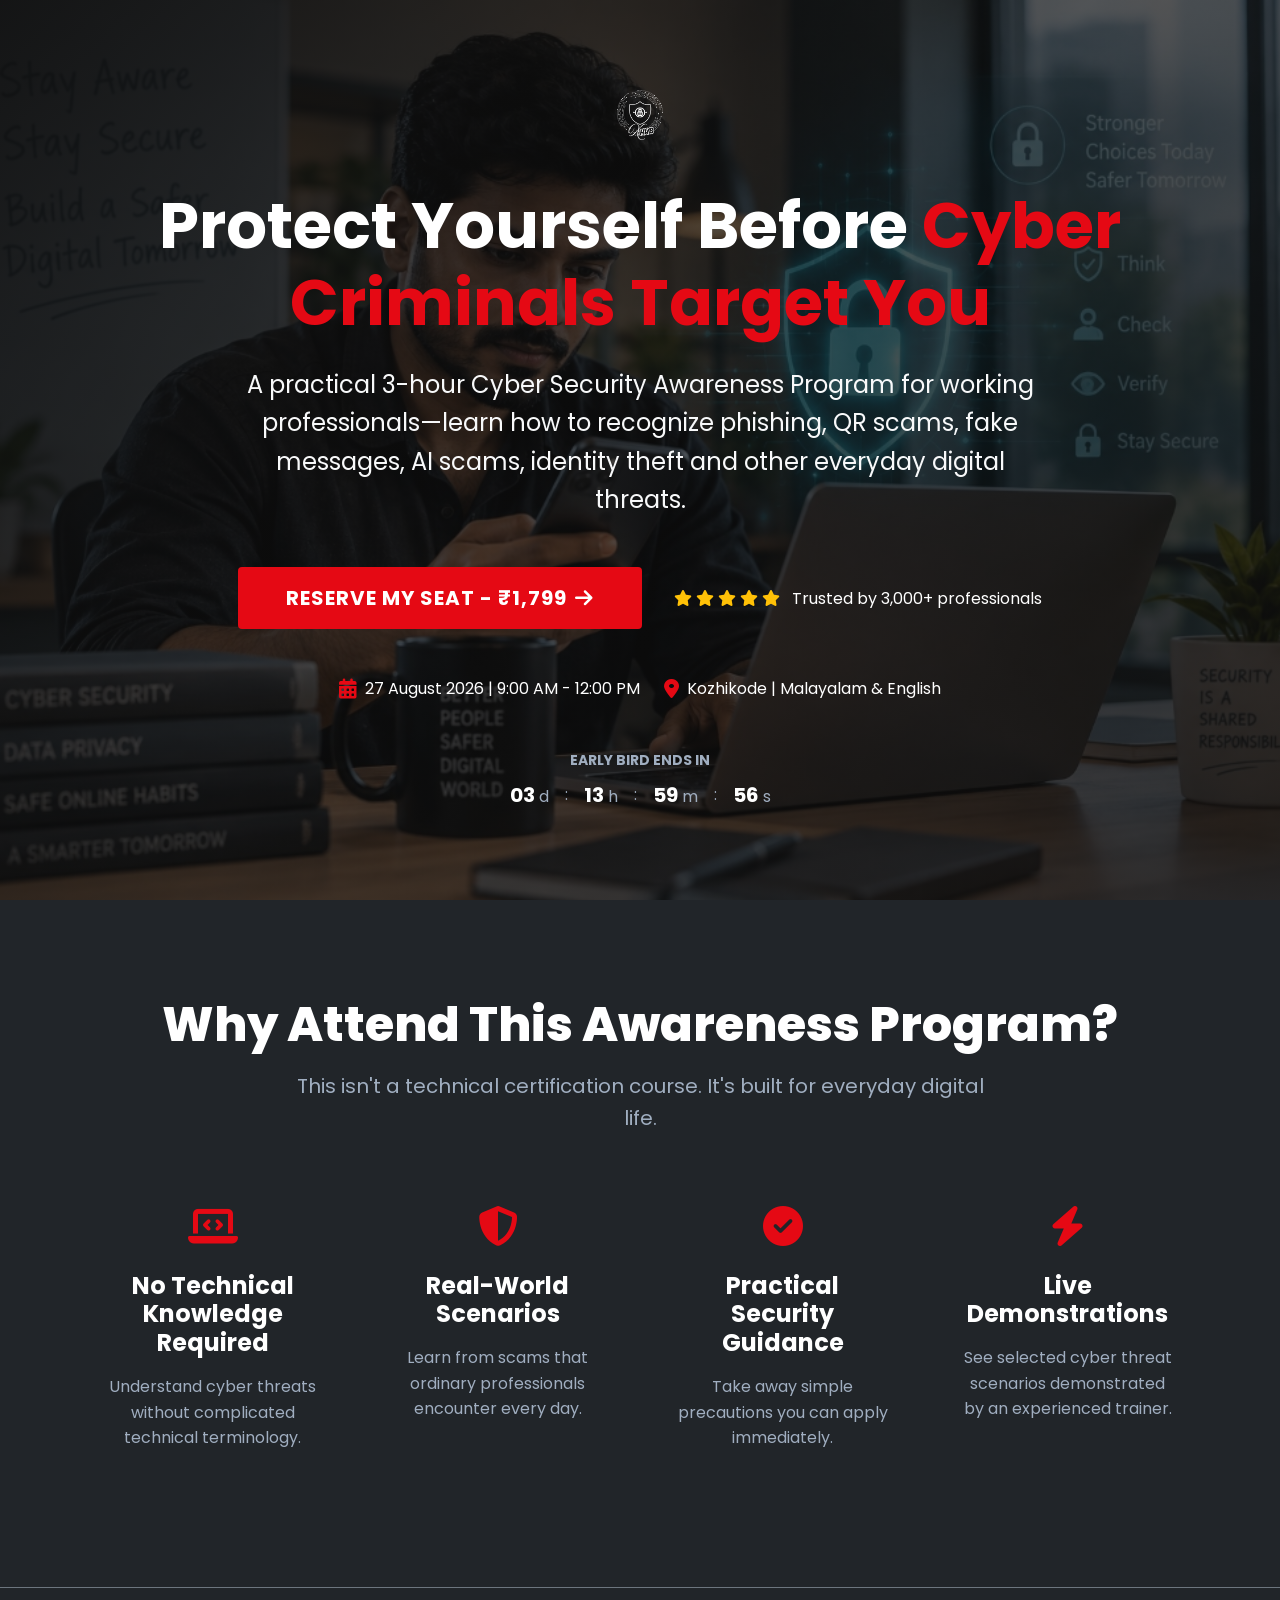
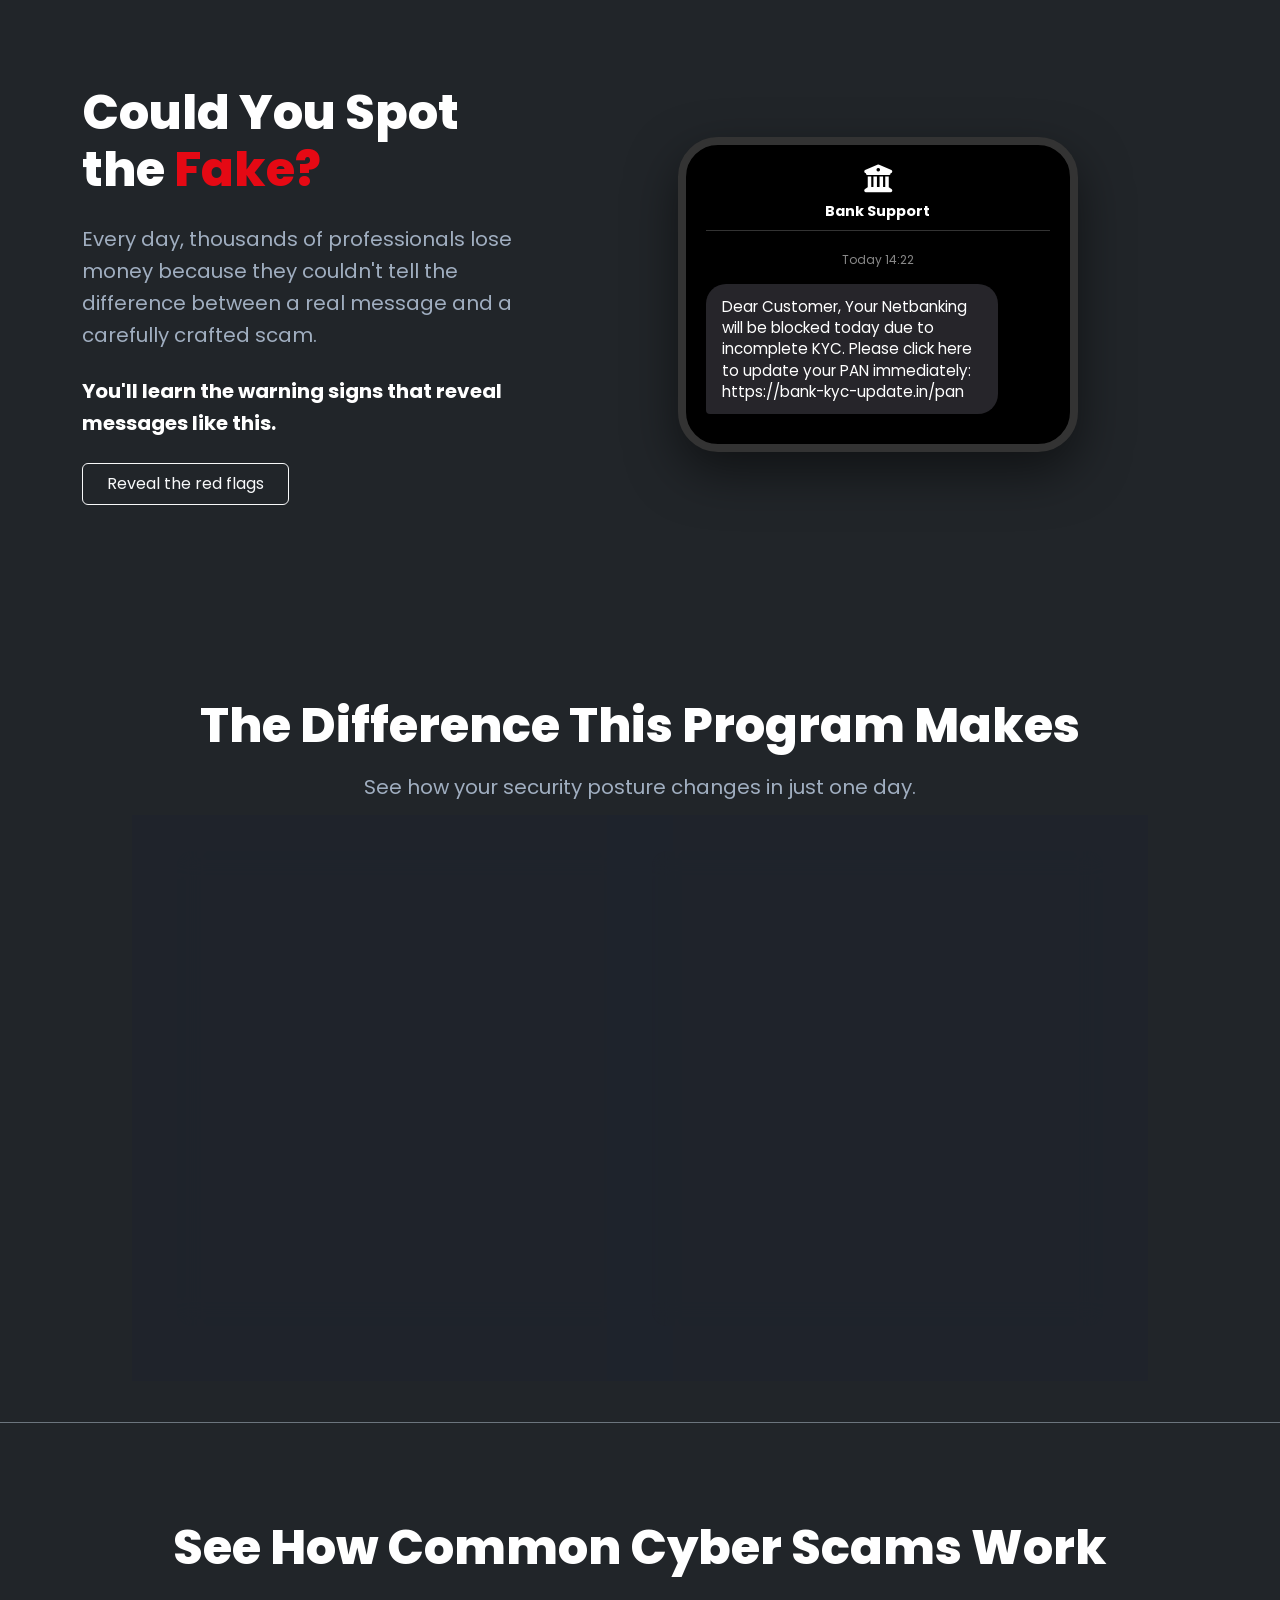
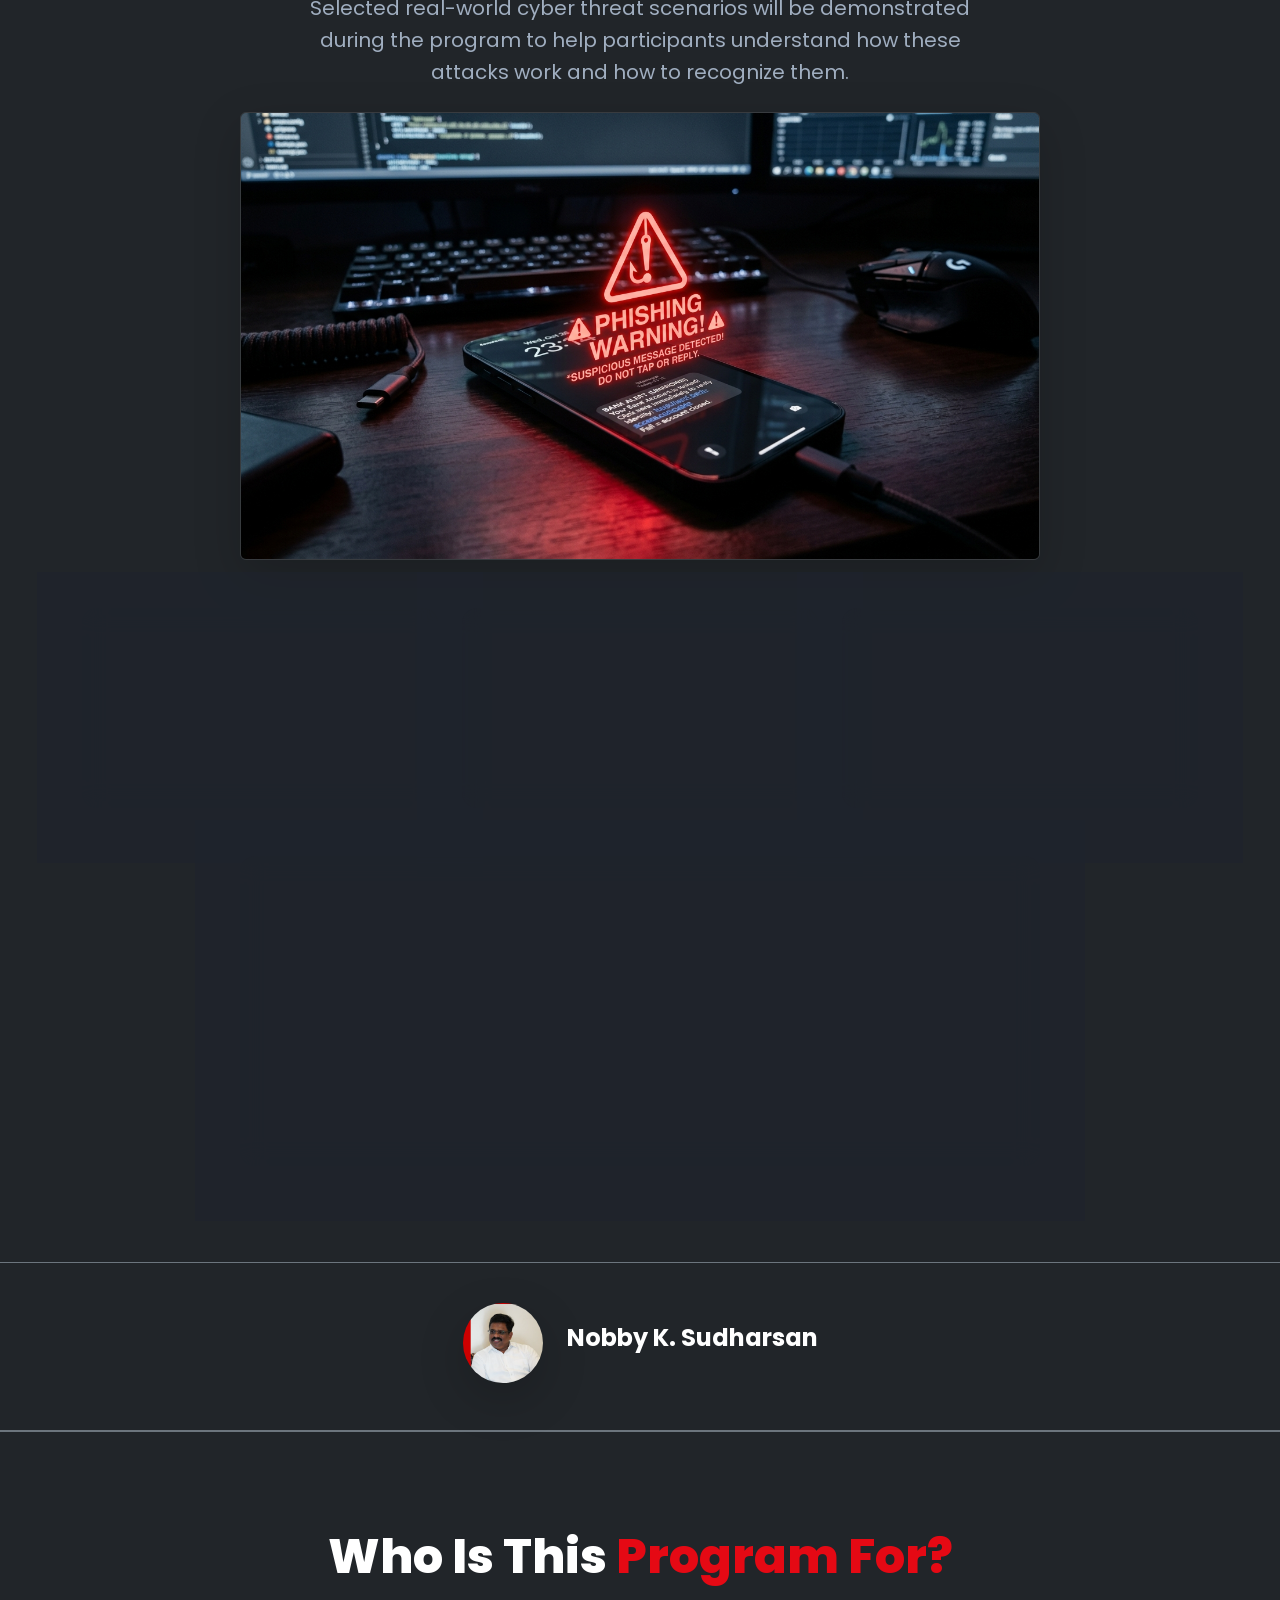
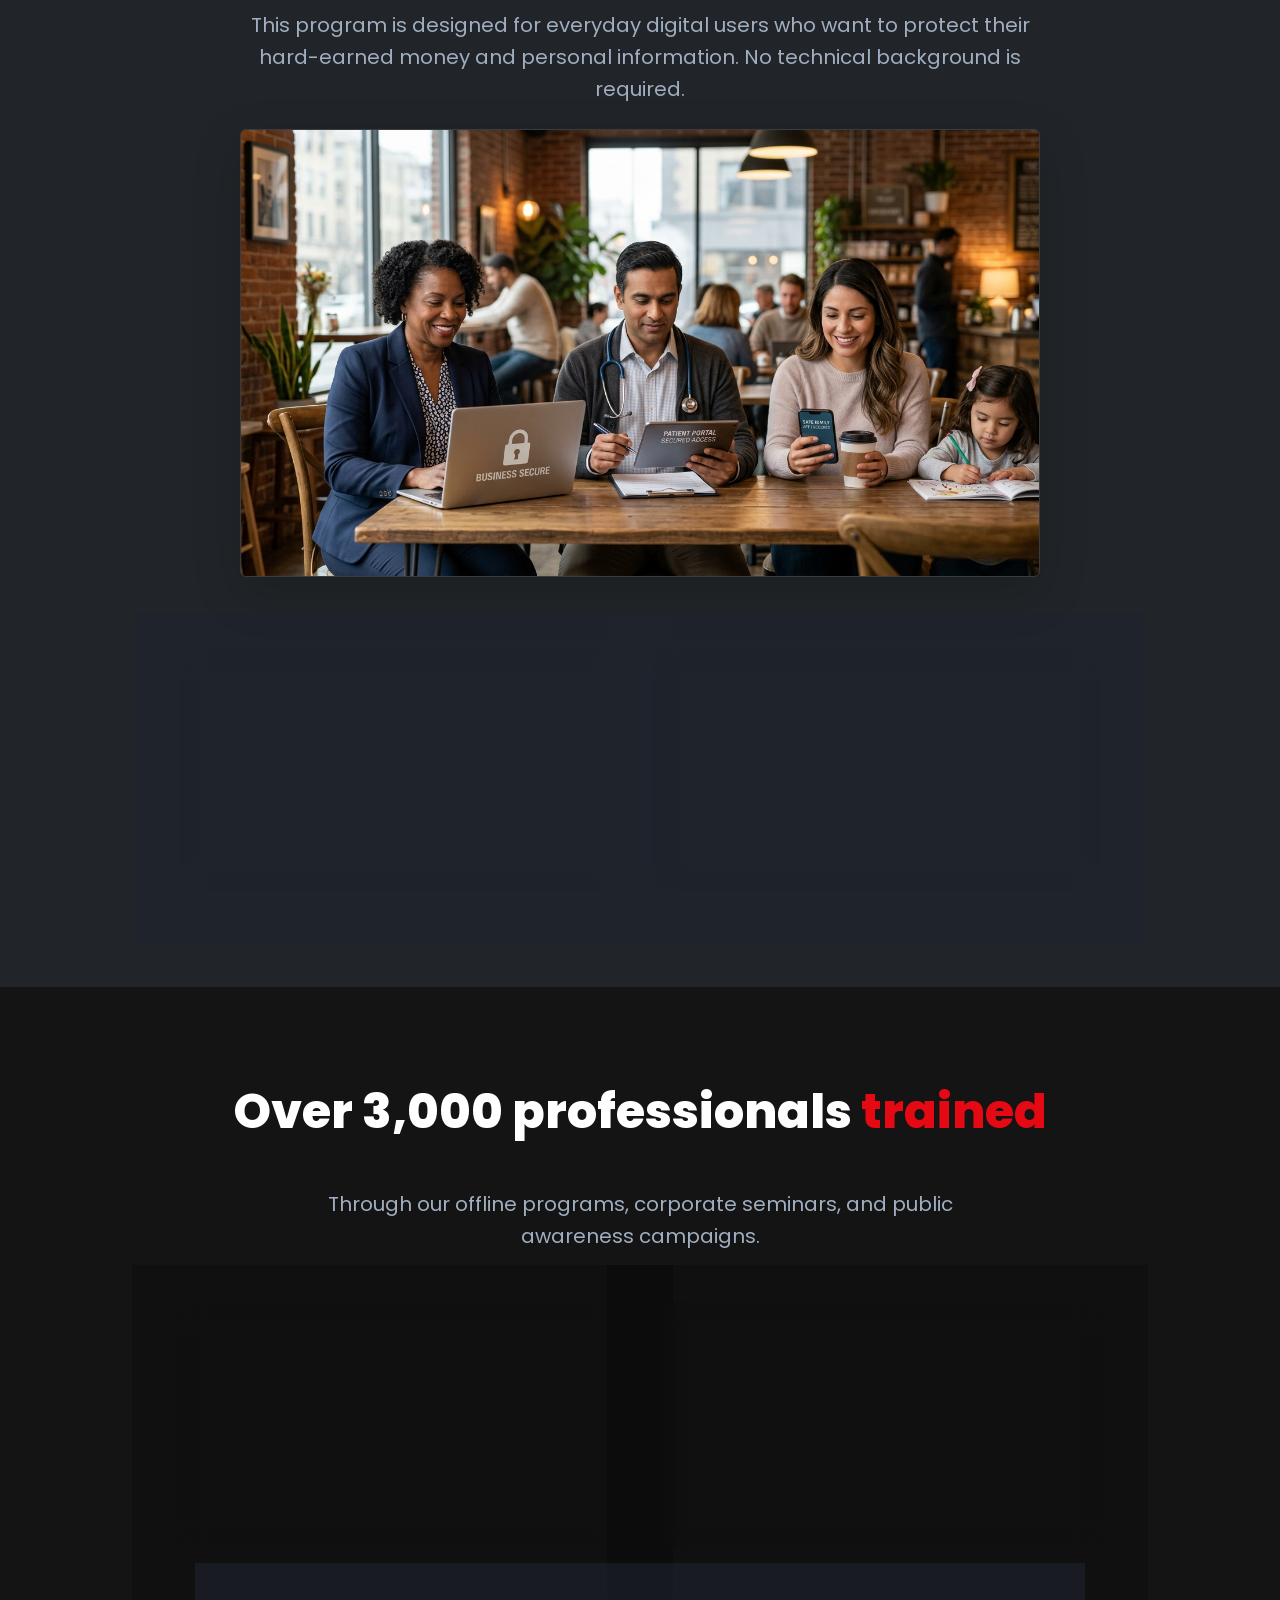
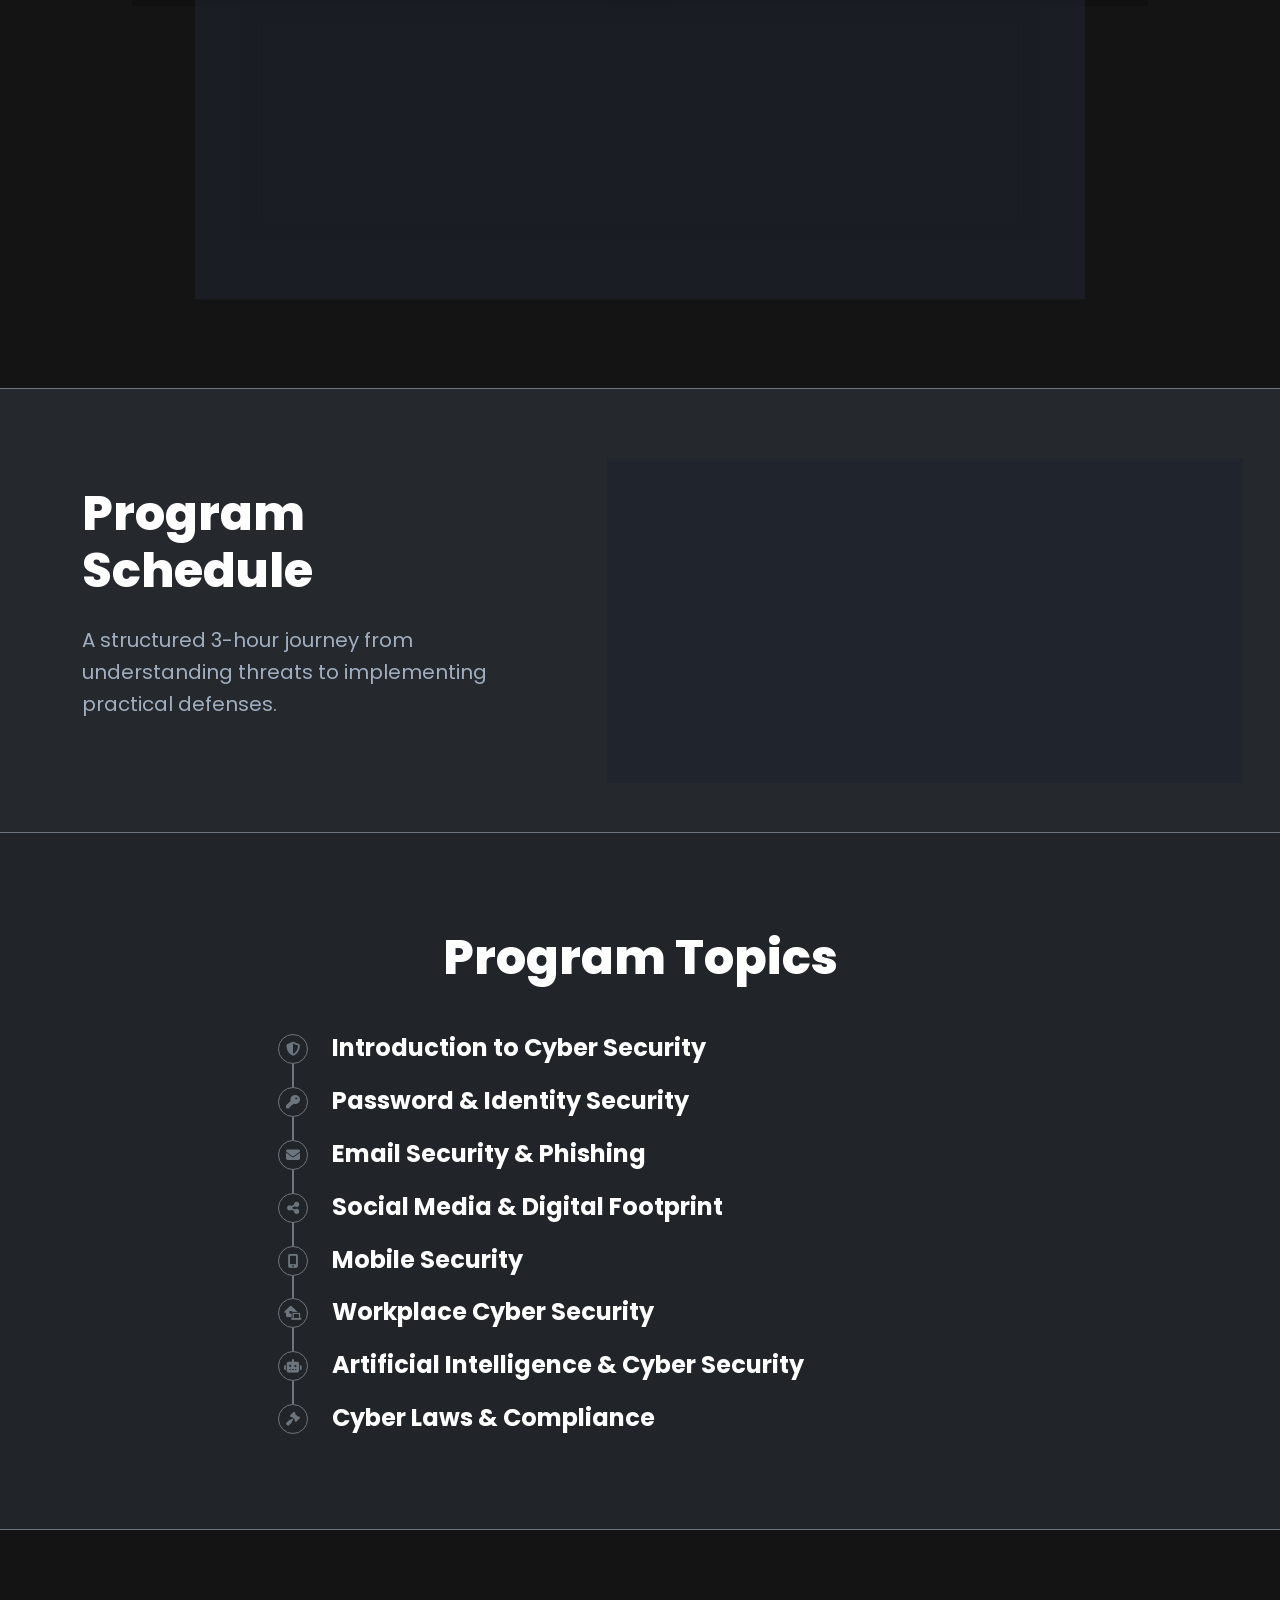
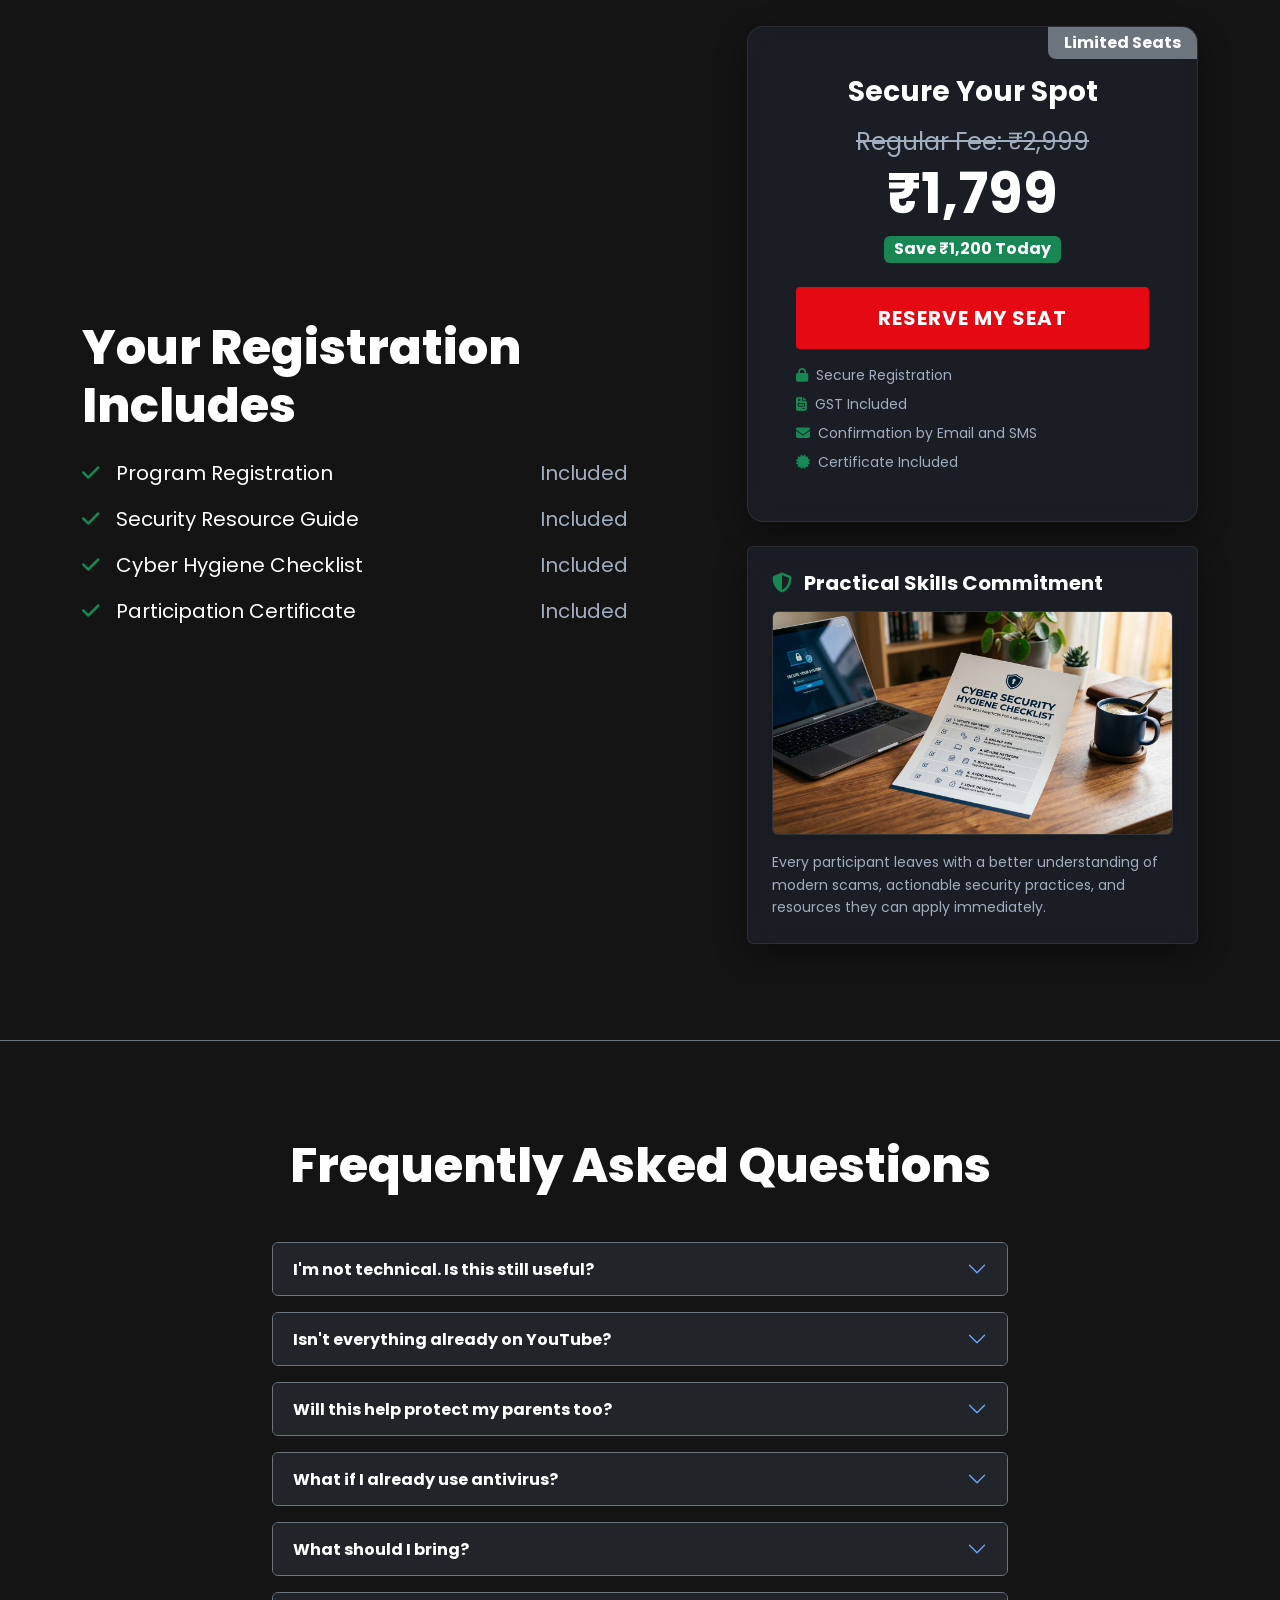
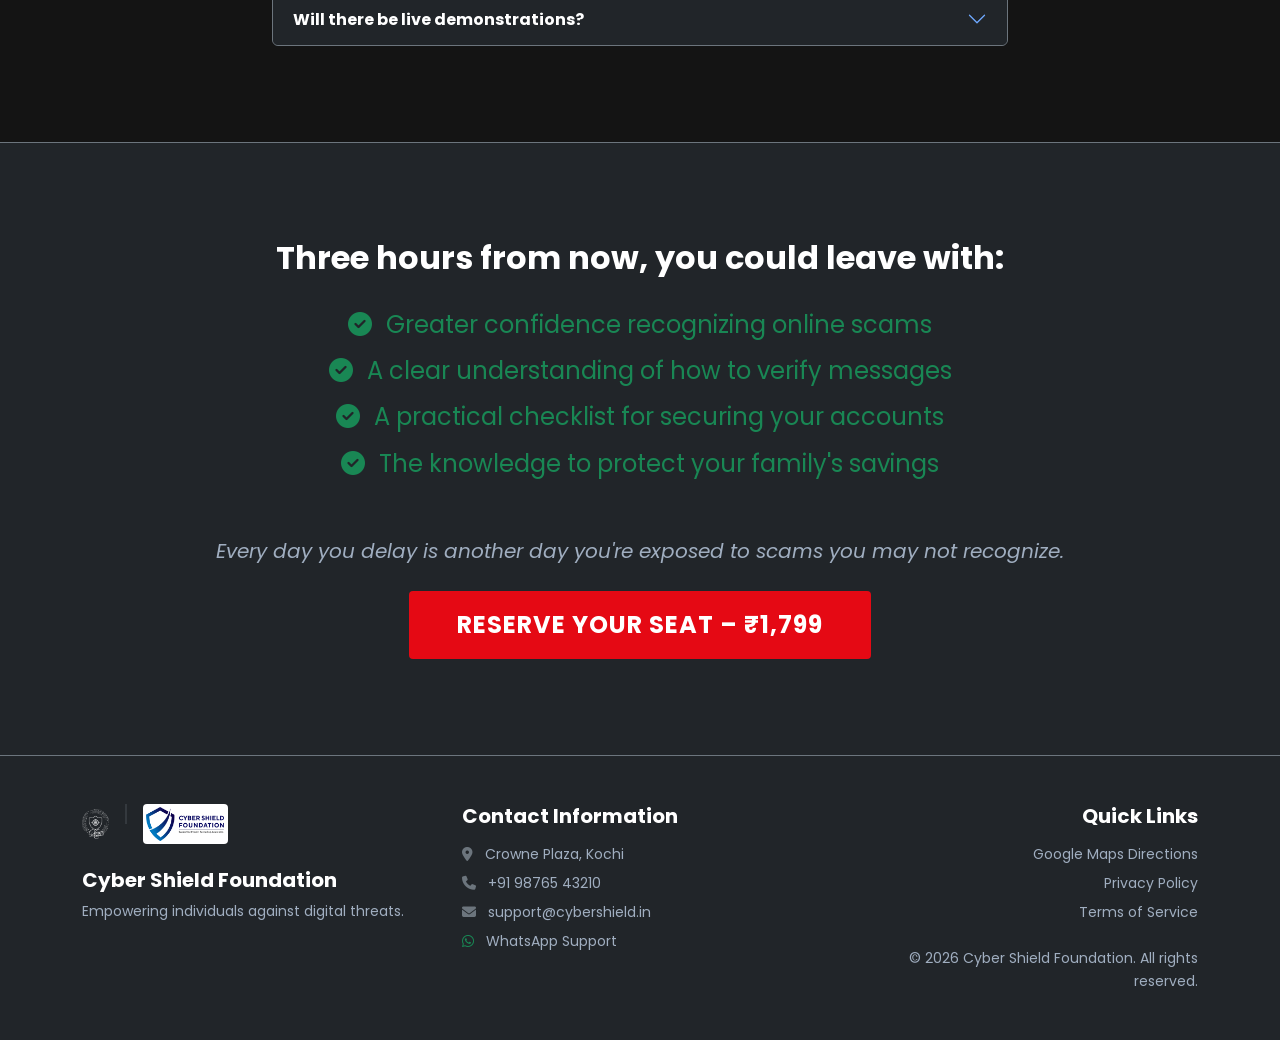
==== commit cb9d6c17: "Add new images to make the landing page more engaging" ====
--- a/index.html
+++ b/index.html
@@ -65,7 +65,7 @@
   </div>
 
   <!-- HERO SECTION -->
-  <section class="hero-section text-center position-relative pt-5 pb-5" style="min-height: 100vh; display: flex; align-items: center; justify-content: center; background: url('img/cafe_bg.jpg') center/cover;">
+  <section class="hero-section text-center position-relative pt-5 pb-5" style="min-height: 100vh; display: flex; align-items: center; justify-content: center; background: url('img/hero_main.jpg') center/cover;">
     <div class="hero-overlay"></div>
     
     <div class="container hero-content">
@@ -242,7 +242,8 @@
     <div class="container py-5">
       <div class="text-center mb-5 reveal">
         <h2 class="section-title">See How Common Cyber Scams <span class="text-white">Work</span></h2>
-        <p class="fs-5 text-muted max-w-700 mx-auto">Selected real-world cyber threat scenarios will be demonstrated during the program to help participants understand how these attacks work and how to recognize them.</p>
+        <p class="fs-5 text-muted max-w-700 mx-auto mb-4">Selected real-world cyber threat scenarios will be demonstrated during the program to help participants understand how these attacks work and how to recognize them.</p>
+        <img src="img/cyber_scams.jpg" class="img-fluid rounded shadow-lg" style="max-width: 800px; width: 100%; border: 1px solid rgba(255,255,255,0.1);" alt="Phishing Warning Concept">
       </div>
       <div class="row g-4">
         <!-- Threat 1 -->
@@ -295,8 +296,9 @@
         <div class="col-lg-10 reveal text-center">
           <h3 class="mb-4 text-white section-title">Who Is This <span class="text-netflix-red">Program For?</span></h3>
           <p class="fs-5 text-muted mx-auto mb-4" style="max-width: 800px;">This program is designed for everyday digital users who want to protect their hard-earned money and personal information. No technical background is required.</p>
+          <img src="img/audience.jpg" class="img-fluid rounded shadow-lg mb-5" style="max-width: 800px; width: 100%; border: 1px solid rgba(255,255,255,0.1);" alt="Diverse group of professionals and parents">
           
-          <div class="row mt-5 text-start">
+          <div class="row mt-4 text-start">
             <div class="col-md-6">
               <div class="saas-card p-4 h-100">
                 <p class="mb-3 fs-5"><i class="fas fa-check-circle text-success me-3"></i><strong>Business Owners</strong> protecting company assets</p>
@@ -488,7 +490,8 @@
           </div>
           
           <div class="mt-4 p-4 rounded saas-card text-start position-relative">
-            <h5 class="text-white mb-2"><i class="fas fa-shield-alt text-success me-2"></i> Practical Skills Commitment</h5>
+            <h5 class="text-white mb-3"><i class="fas fa-shield-alt text-success me-2"></i> Practical Skills Commitment</h5>
+            <img src="img/security_checklist.jpg" class="img-fluid rounded mb-3 shadow-sm" style="width: 100%; border: 1px solid rgba(255,255,255,0.1);" alt="Security Checklist">
             <p class="text-muted small m-0">Every participant leaves with a better understanding of modern scams, actionable security practices, and resources they can apply immediately.</p>
           </div>
         </div>
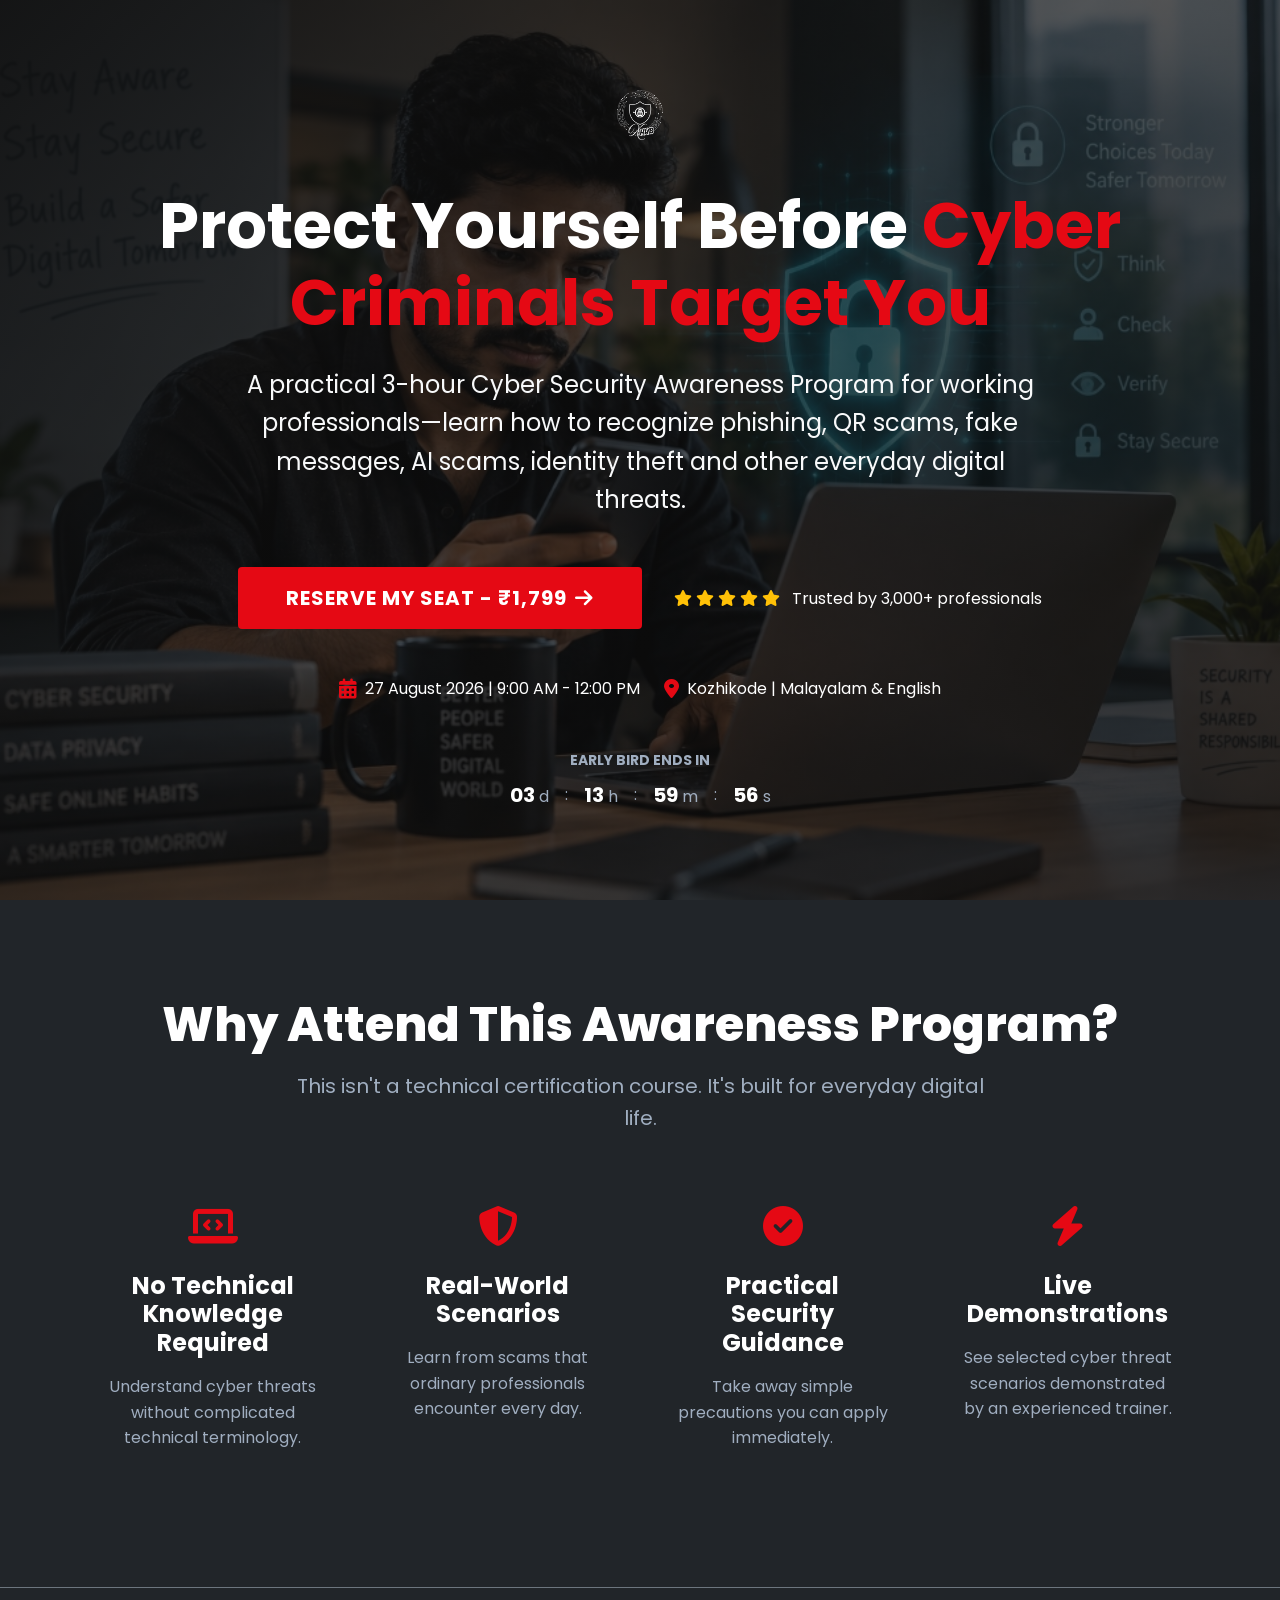
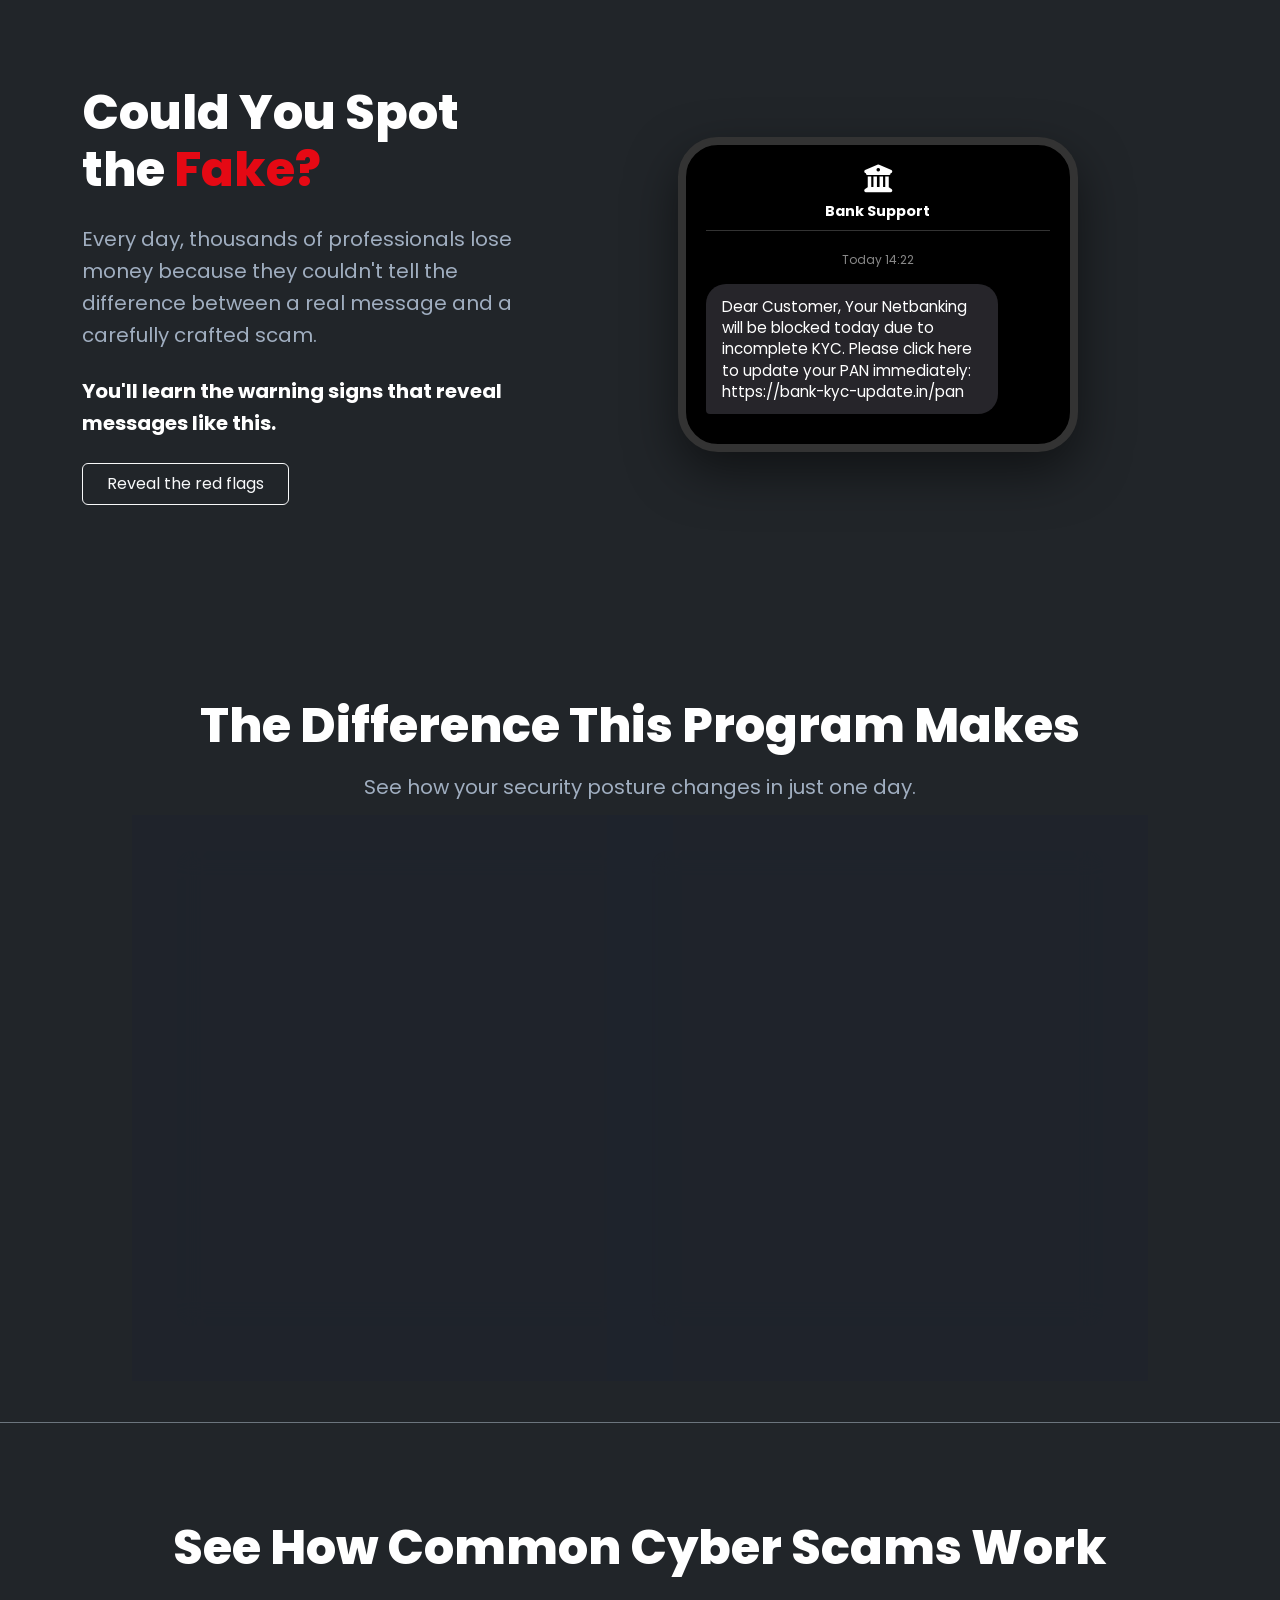
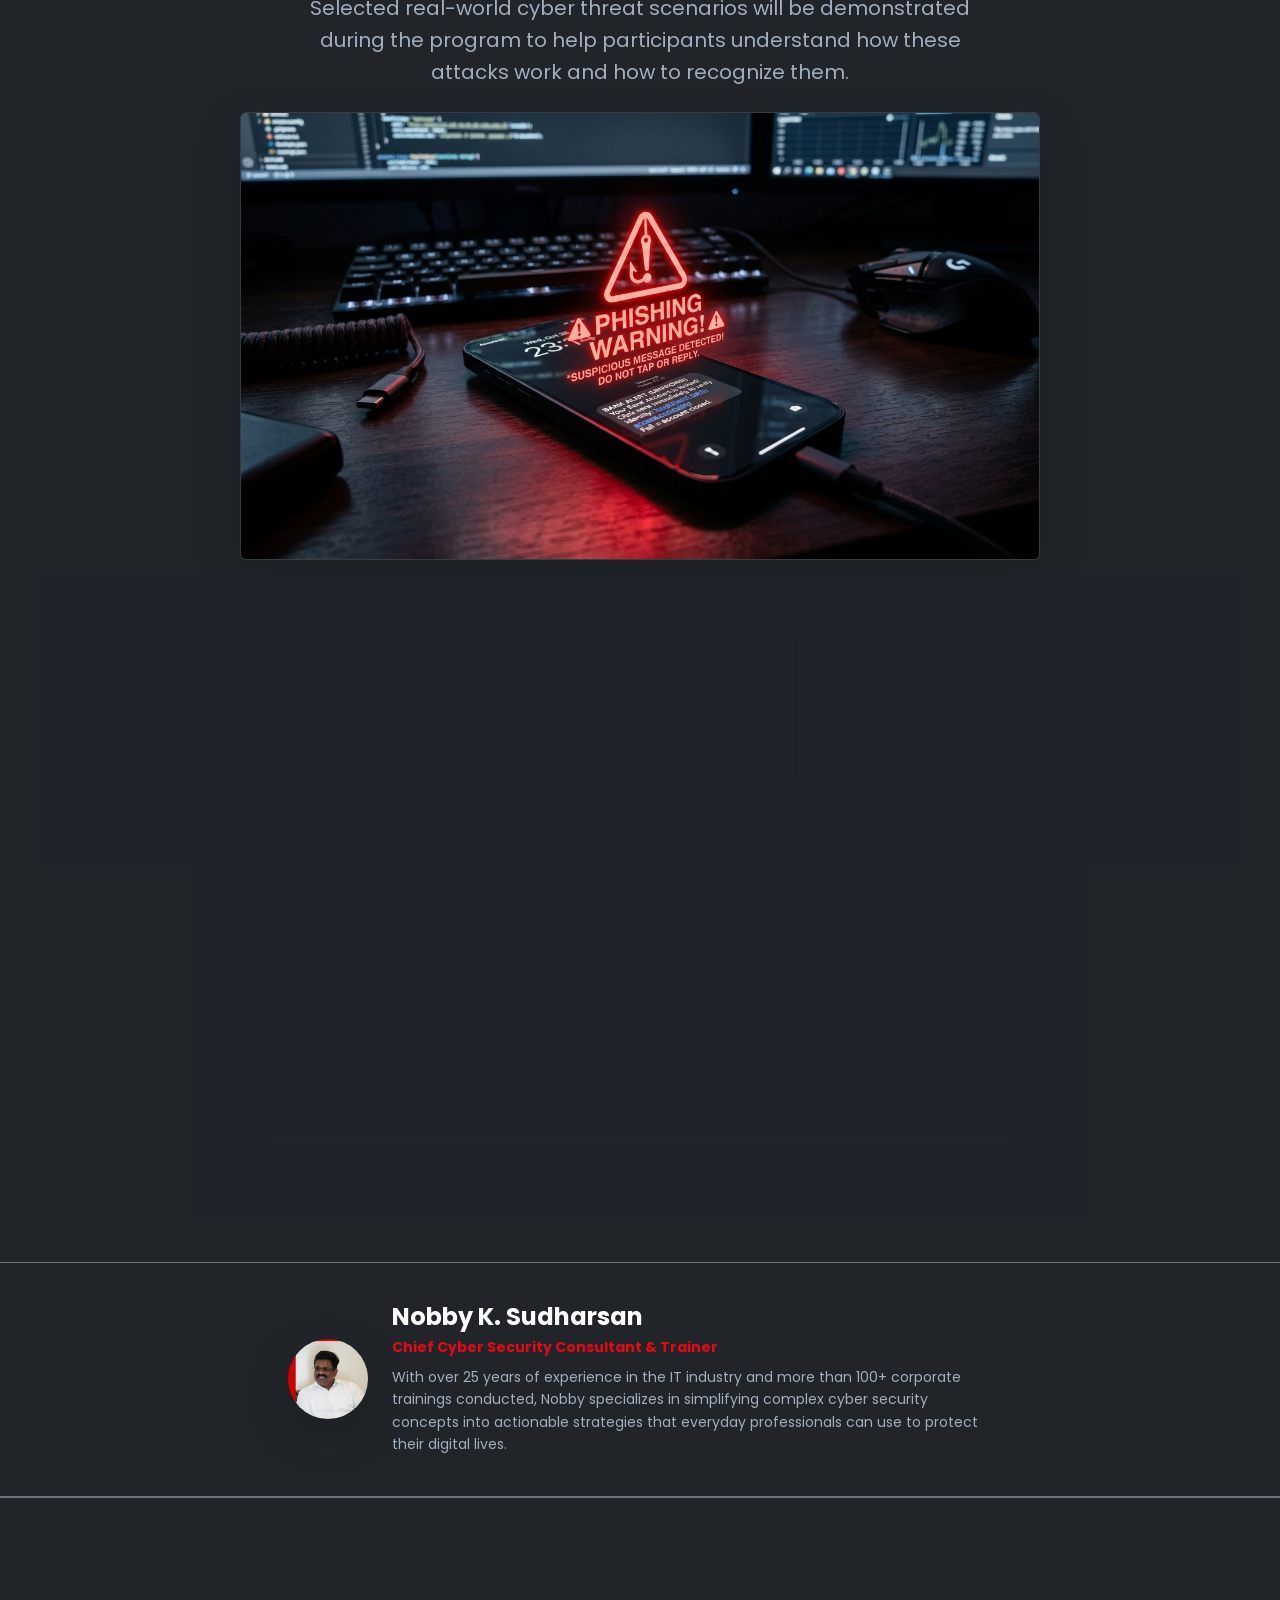
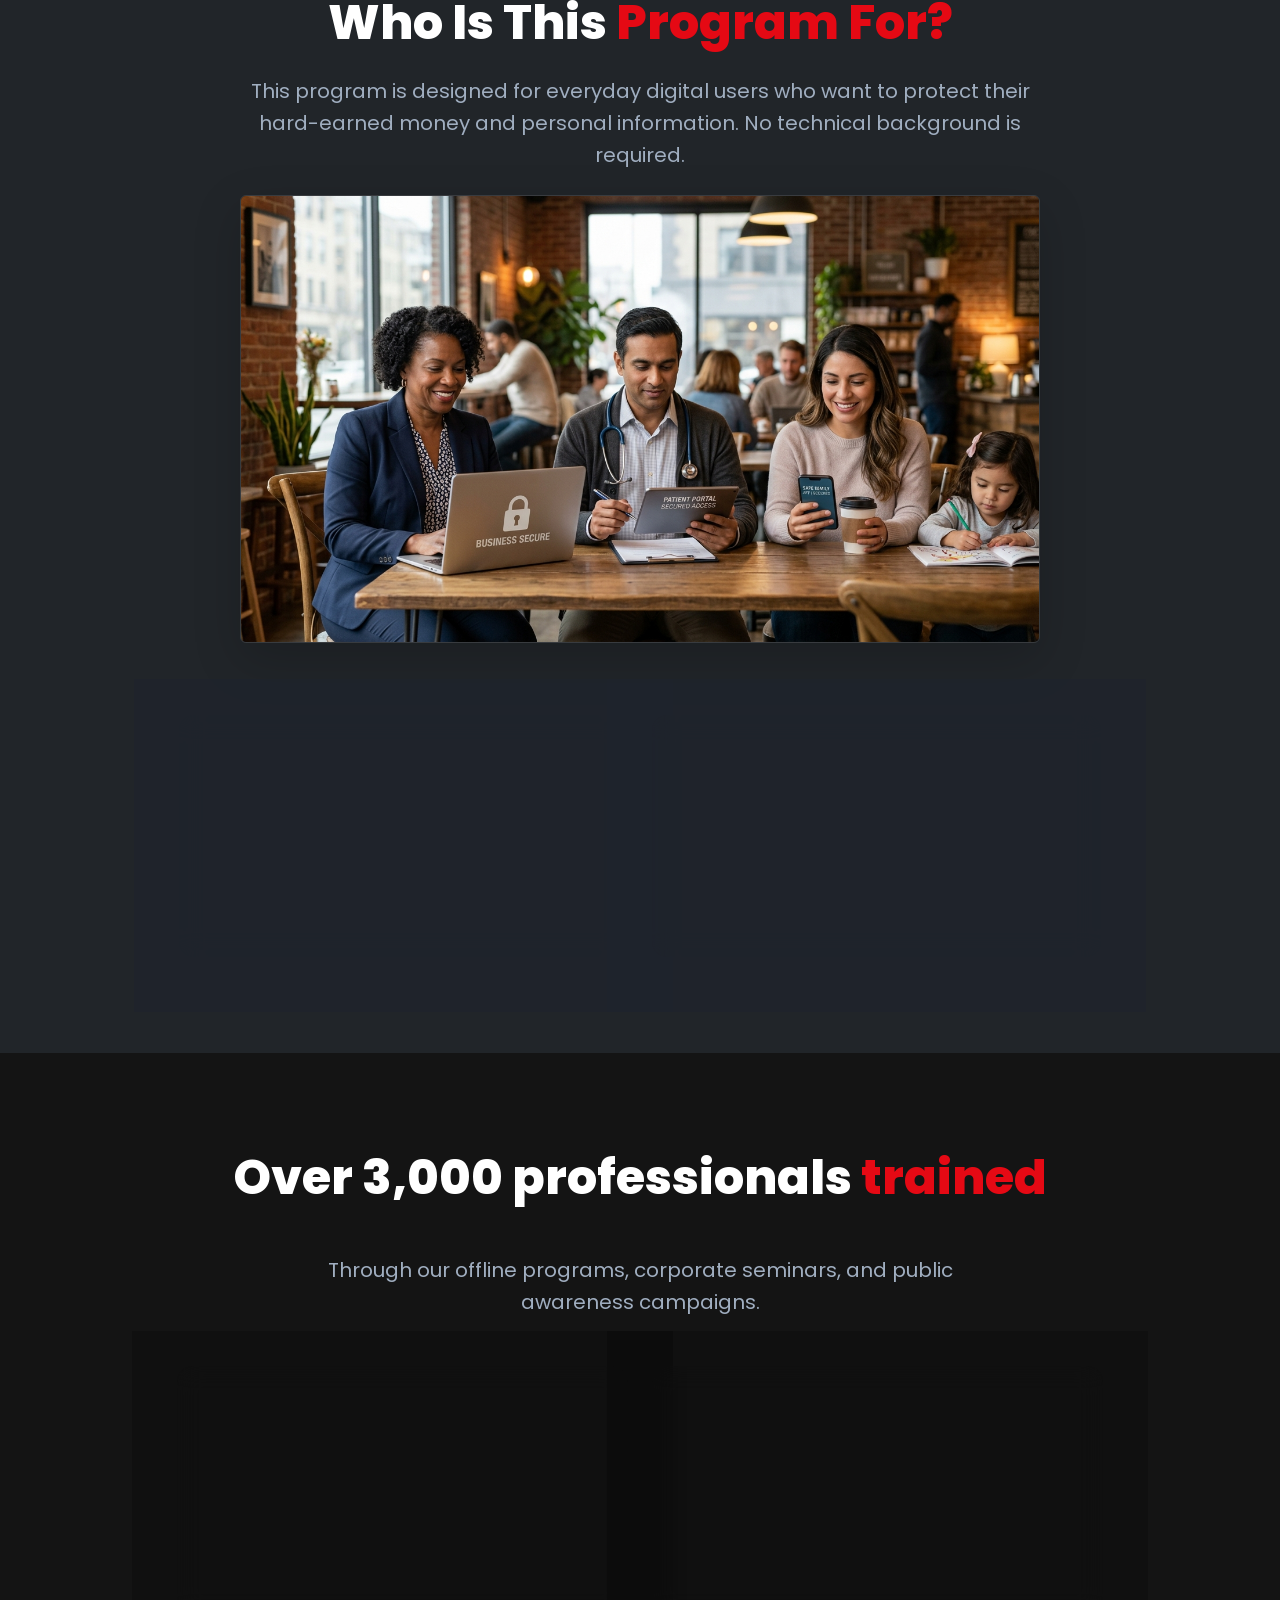
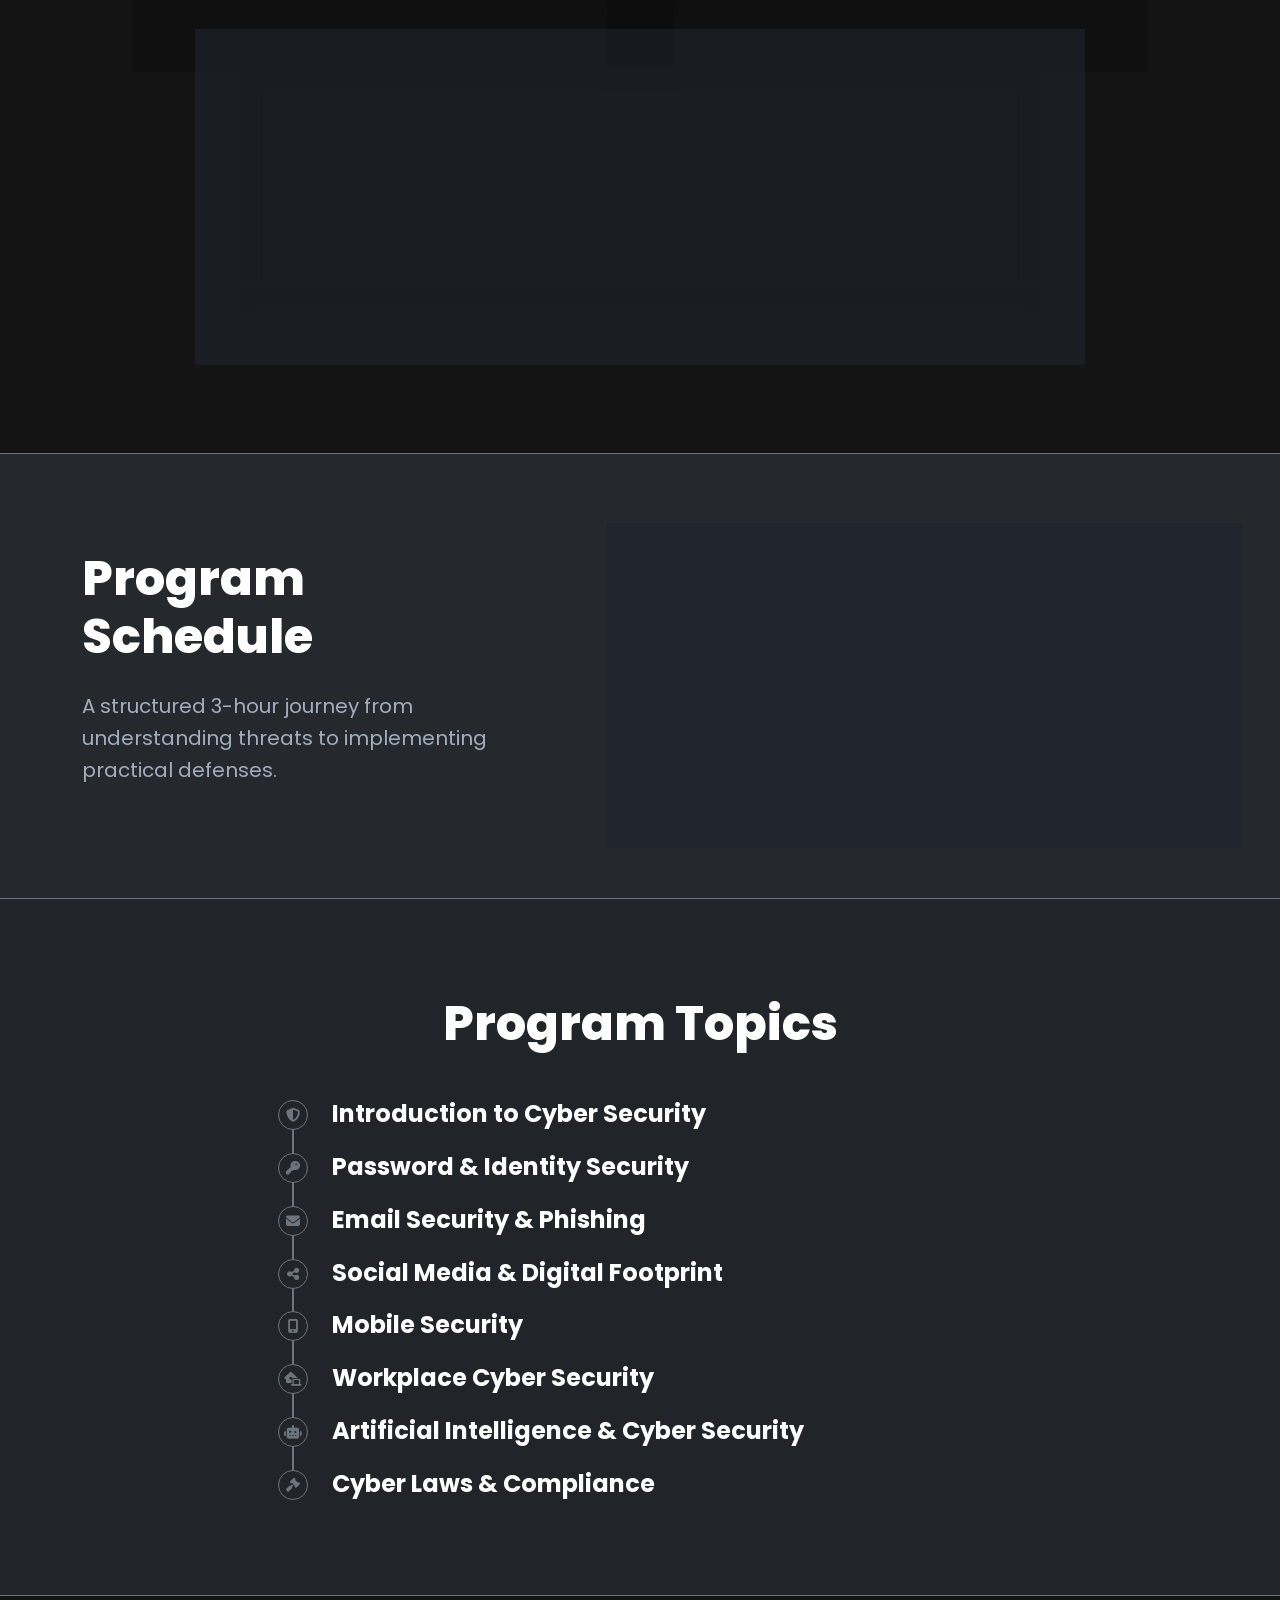
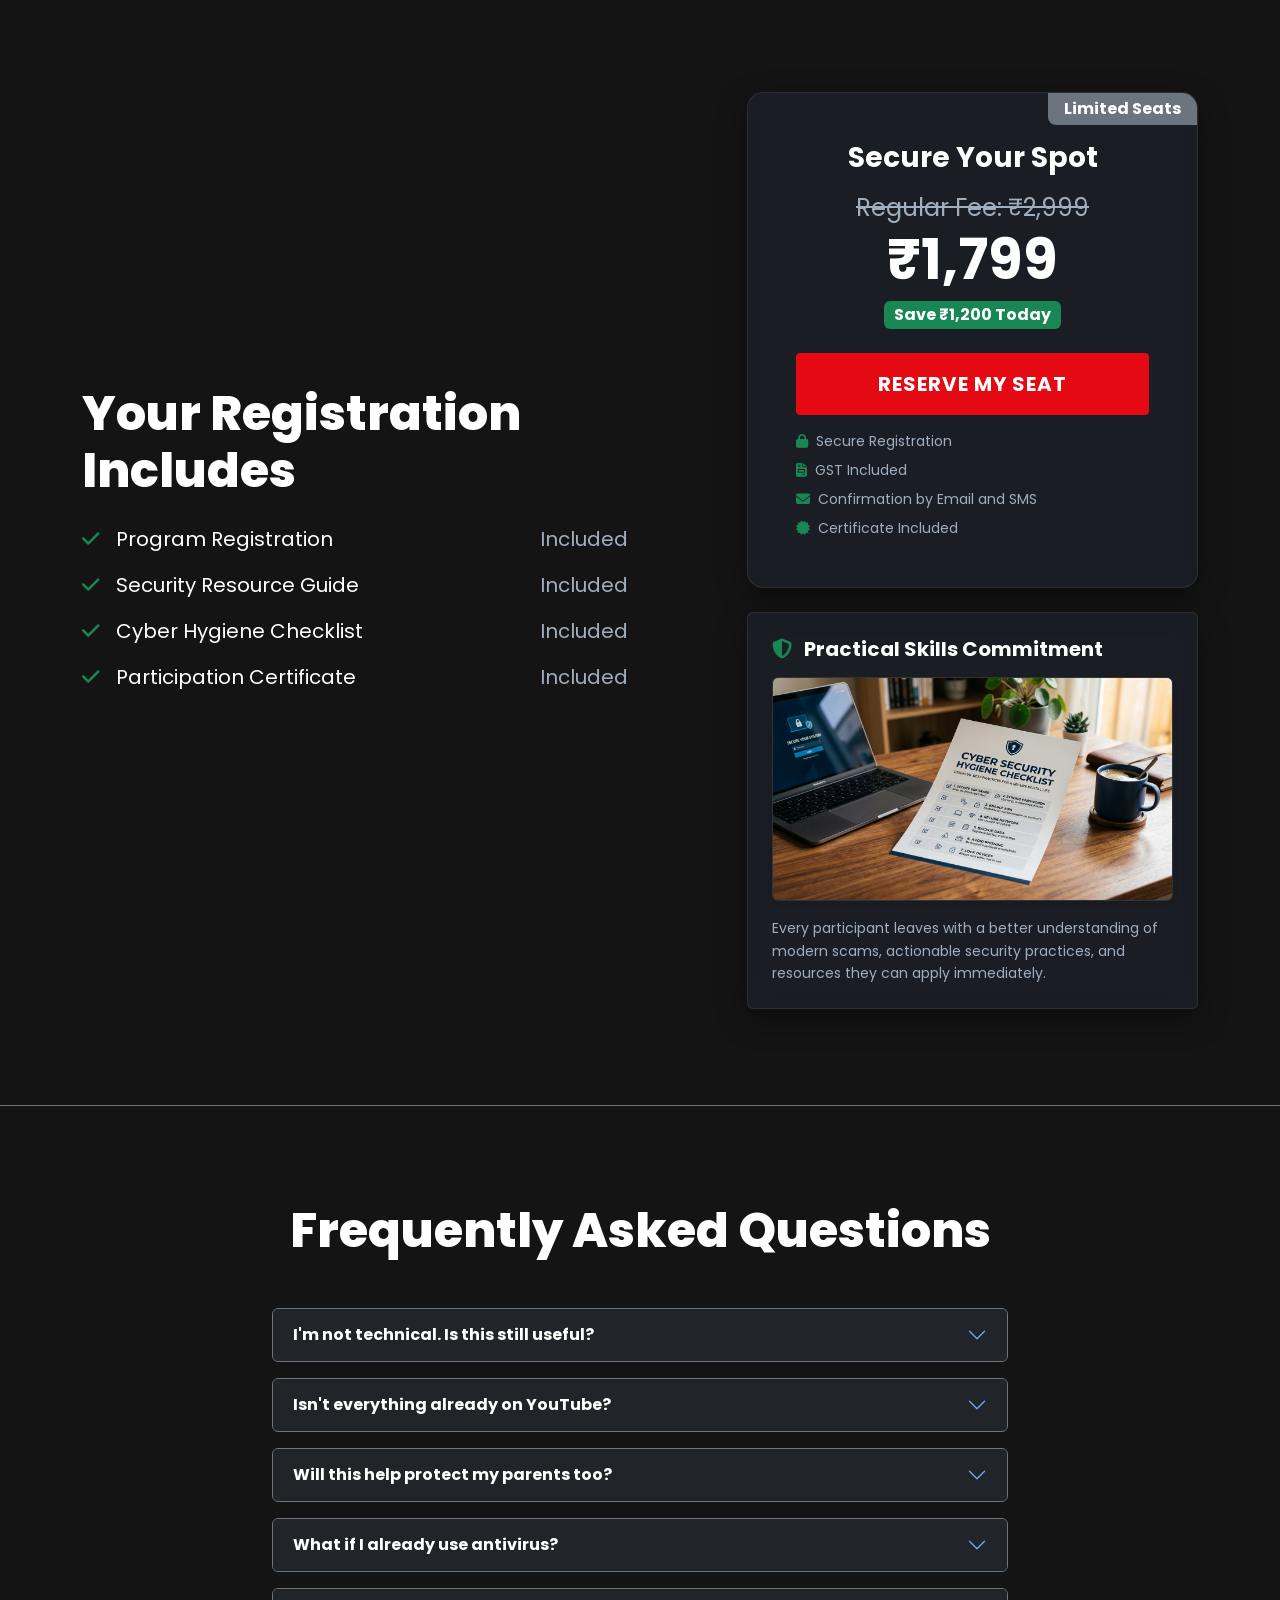
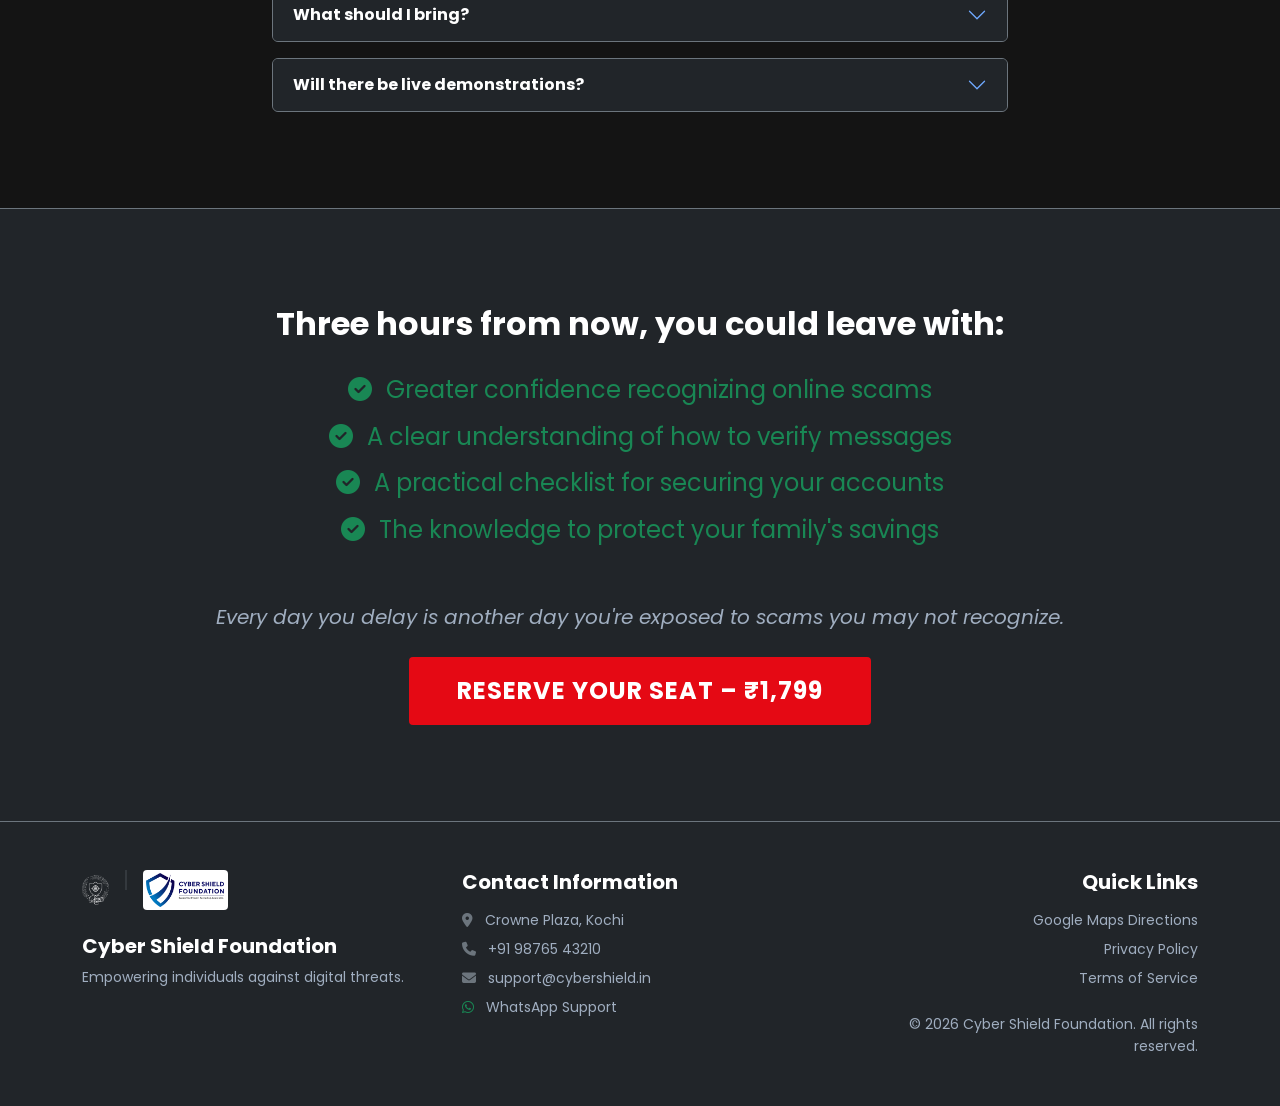
==== commit 852d629b: "Restore trainer bio details for Nobby K. Sudharsan" ====
--- a/index.html
+++ b/index.html
@@ -283,7 +283,9 @@
       <div class="d-inline-flex flex-column flex-md-row align-items-center justify-content-center gap-4">
         <img src="img/person-01.png" alt="Nobby K. Sudharsan" class="rounded-circle shadow-lg" style="width: 80px; height: 80px; object-fit: cover;">
         <div class="text-center text-md-start" style="max-width: 600px;">
-          <h4 class="text-white mb-2">Nobby K. Sudharsan</h4>
+          <h4 class="text-white mb-1">Nobby K. Sudharsan</h4>
+          <p class="text-netflix-red fw-bold mb-2 small">Chief Cyber Security Consultant & Trainer</p>
+          <p class="text-muted small mb-0">With over 25 years of experience in the IT industry and more than 100+ corporate trainings conducted, Nobby specializes in simplifying complex cyber security concepts into actionable strategies that everyday professionals can use to protect their digital lives.</p>
         </div>
       </div>
     </div>
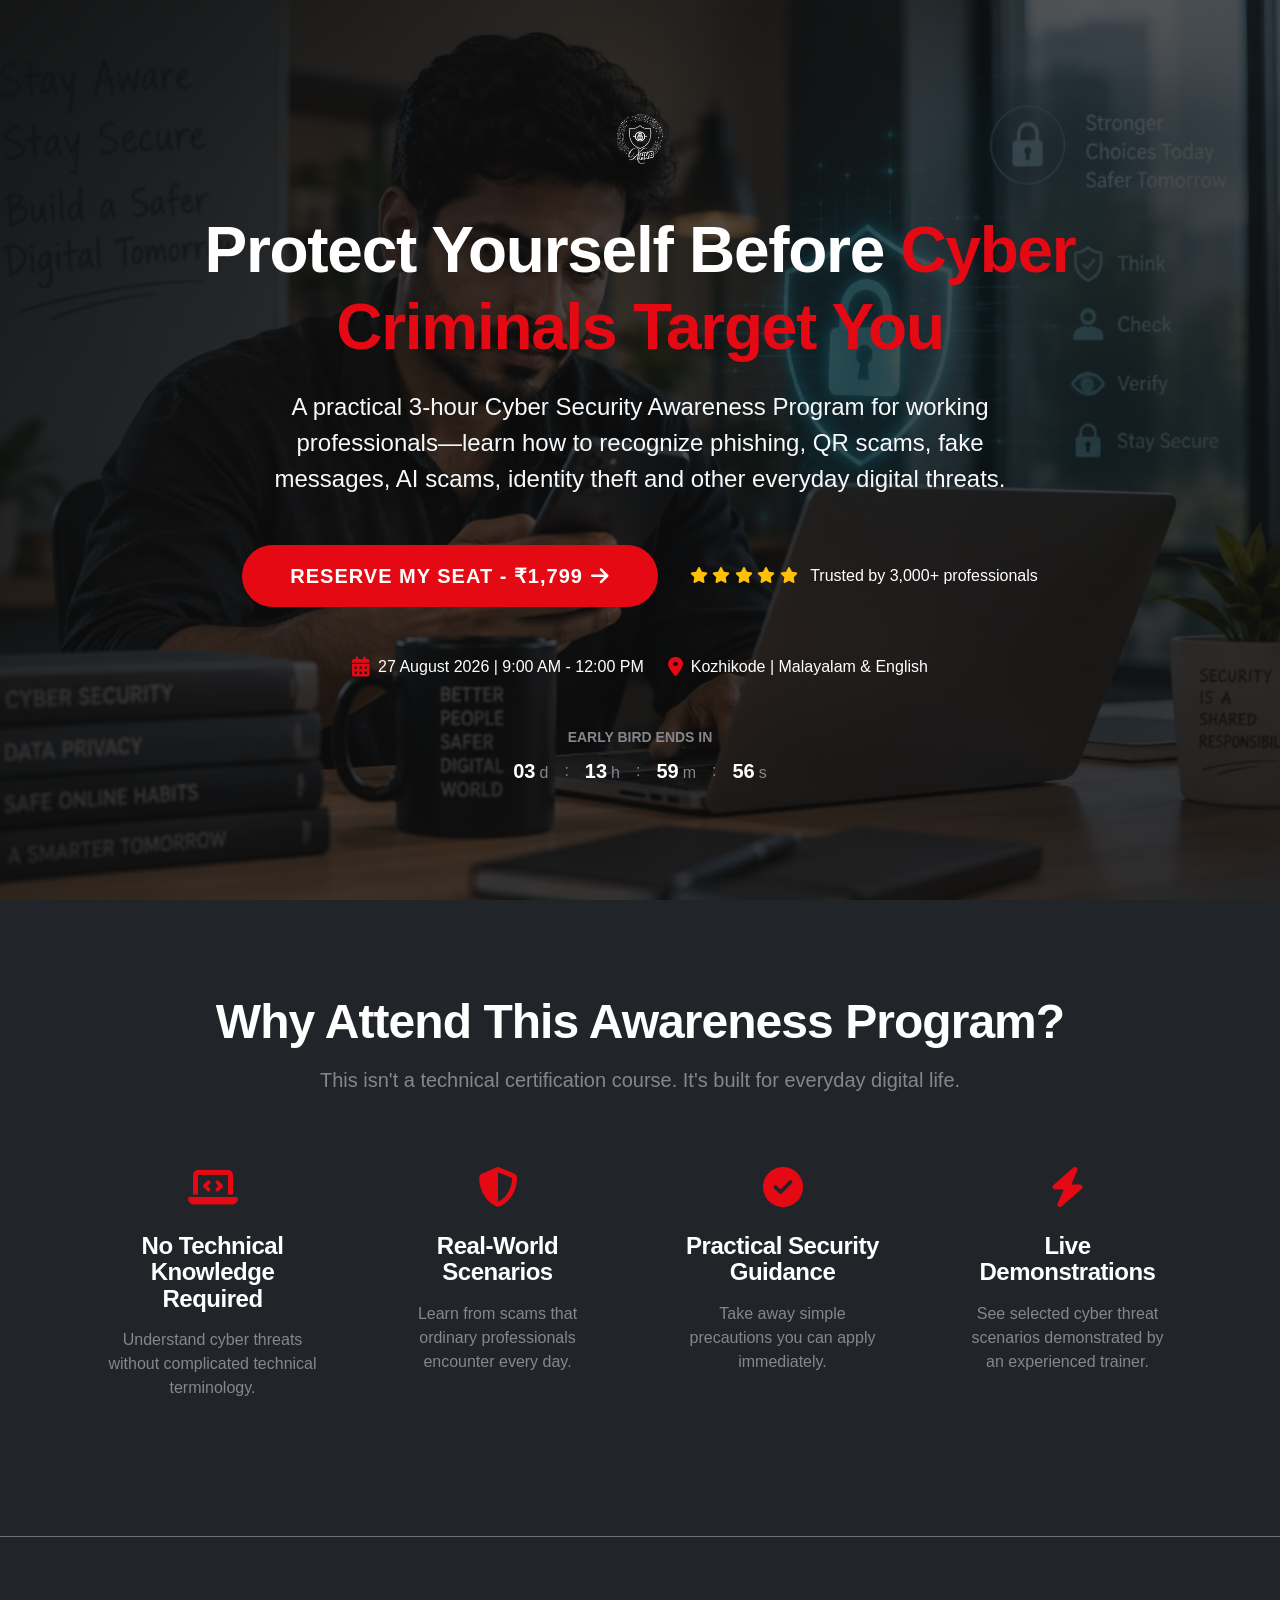
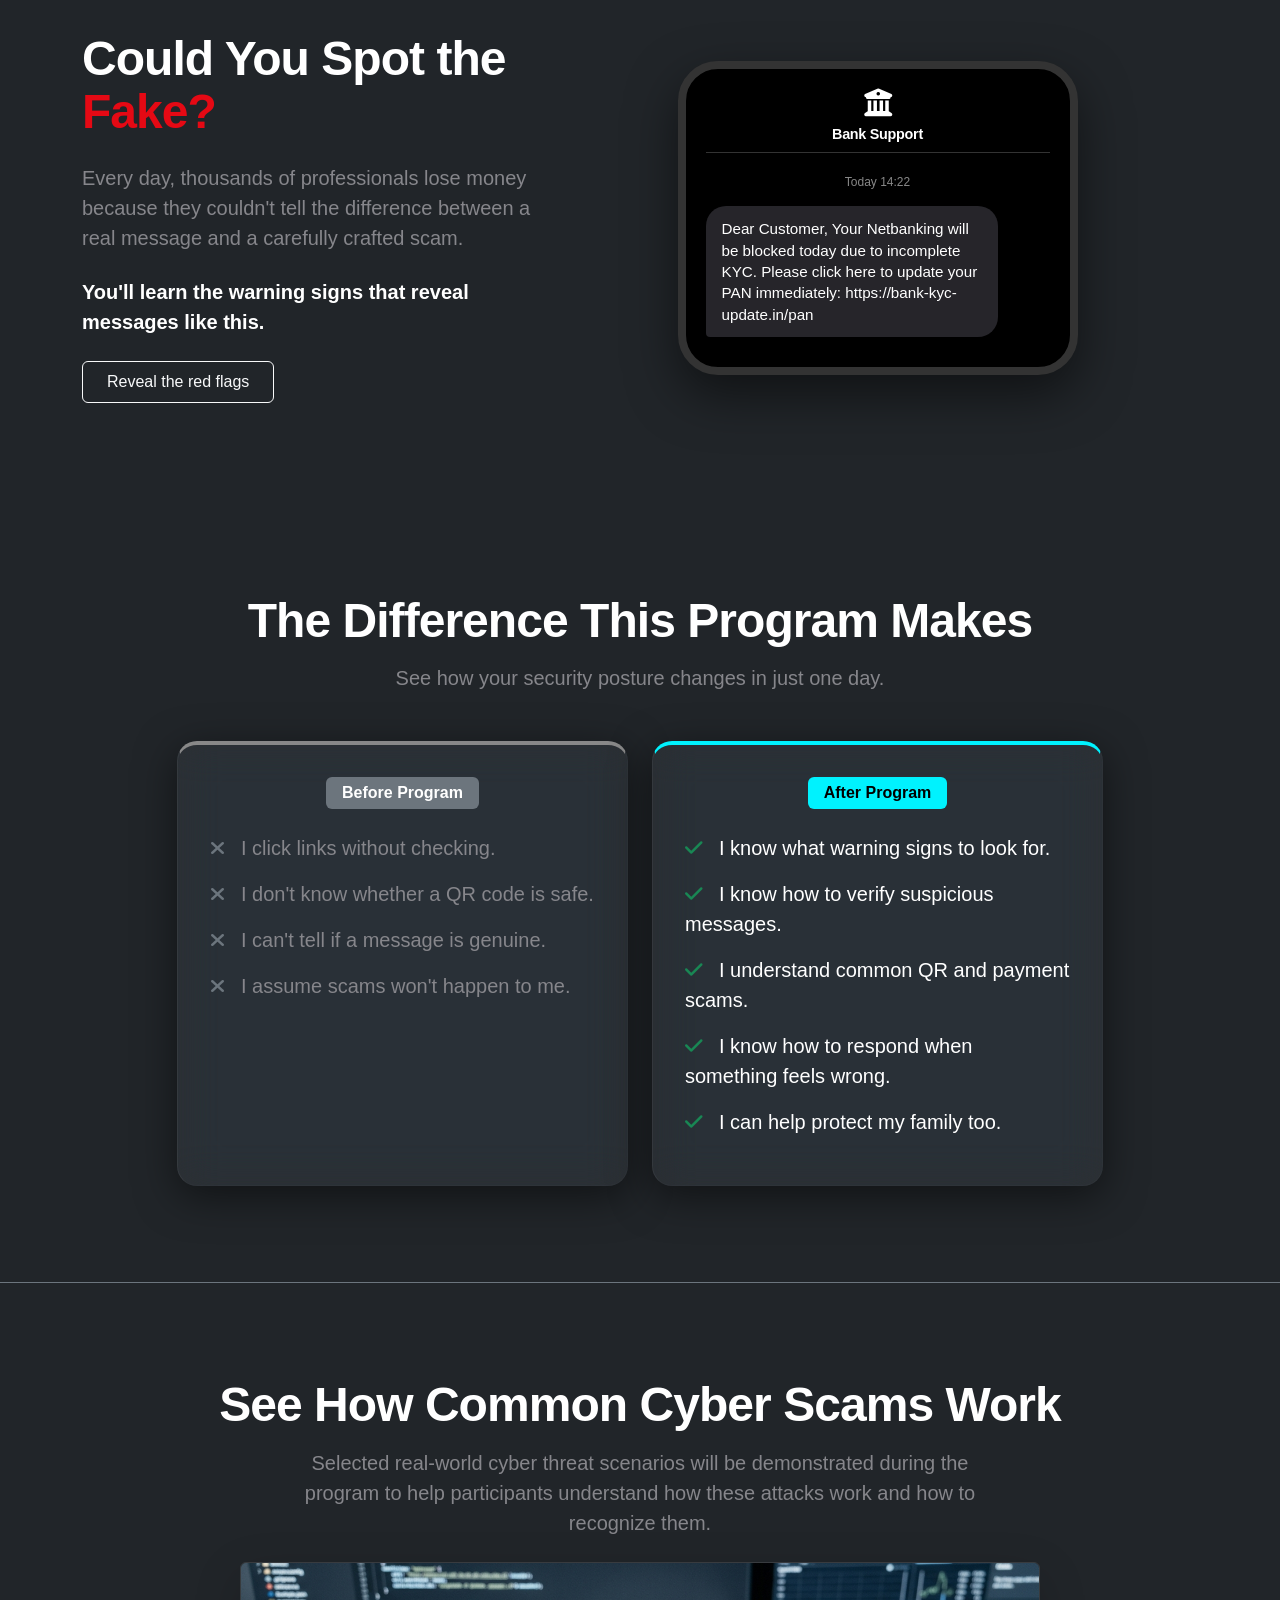
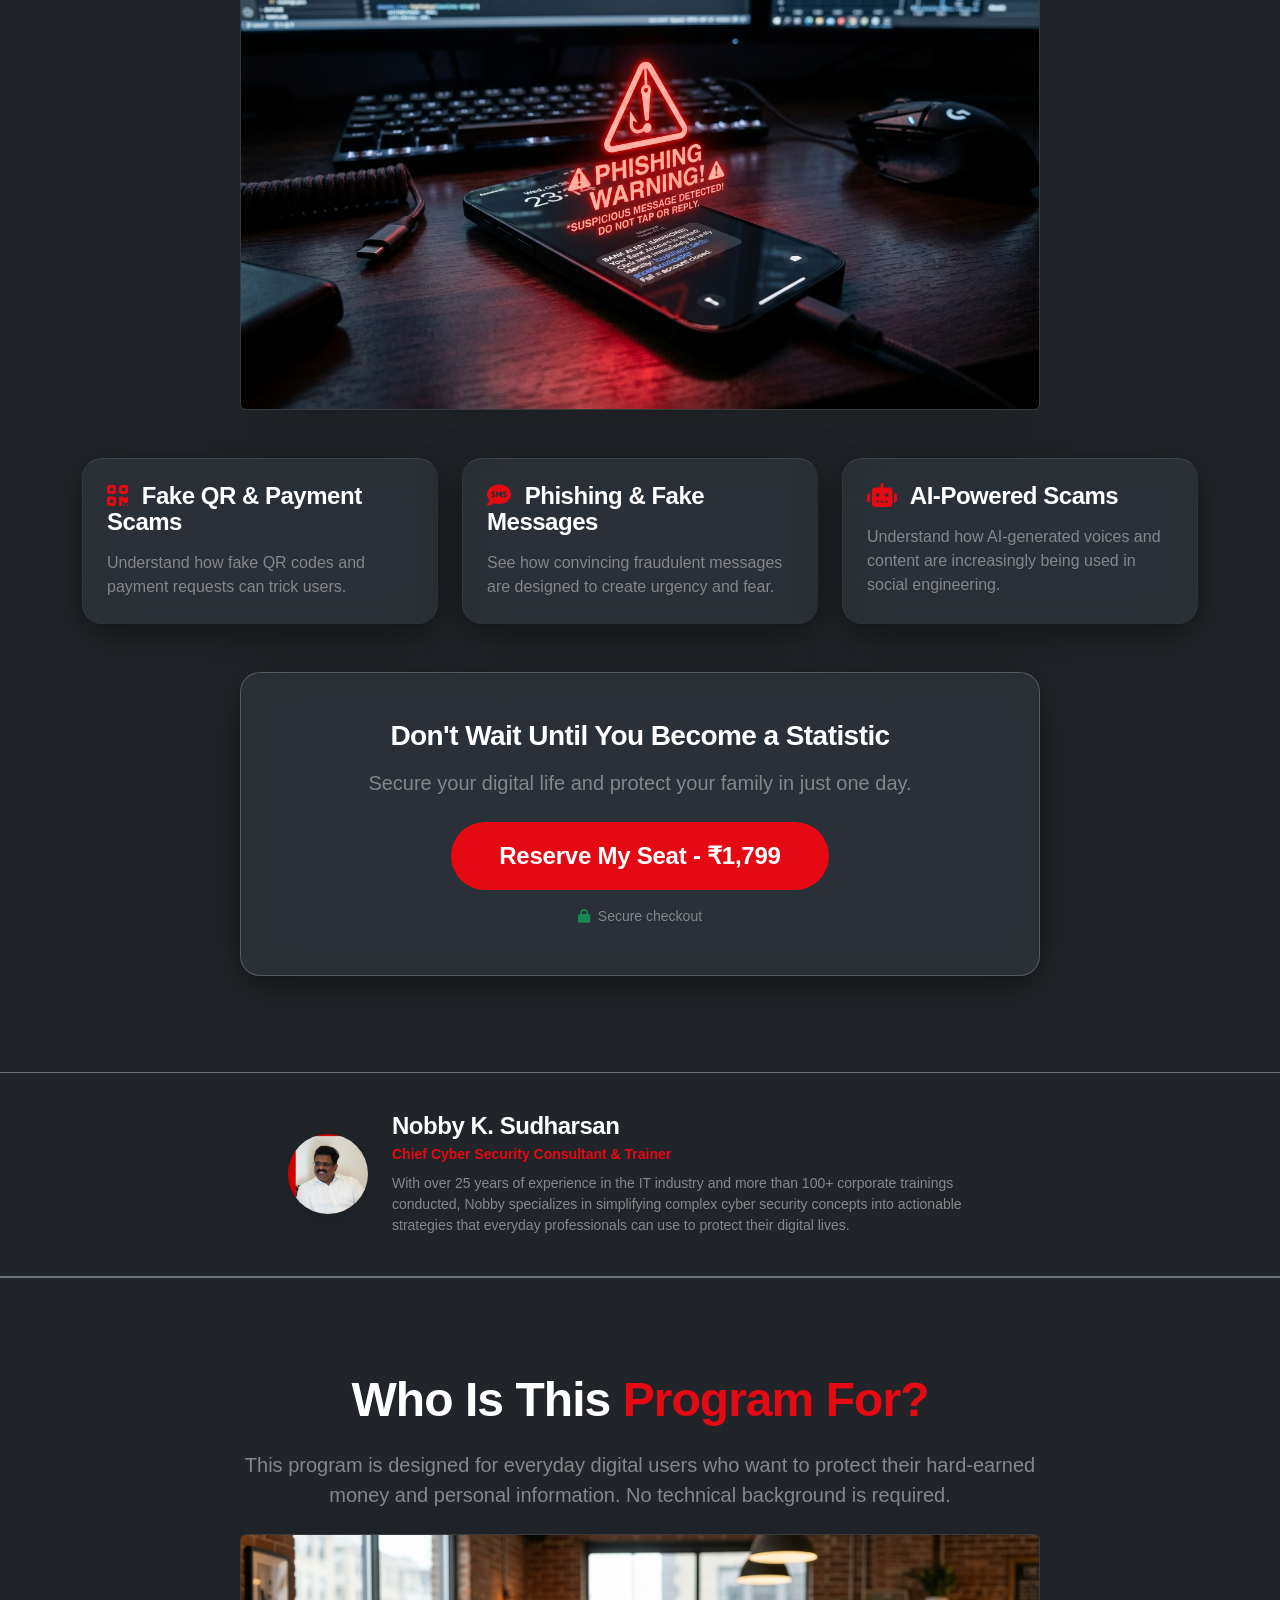
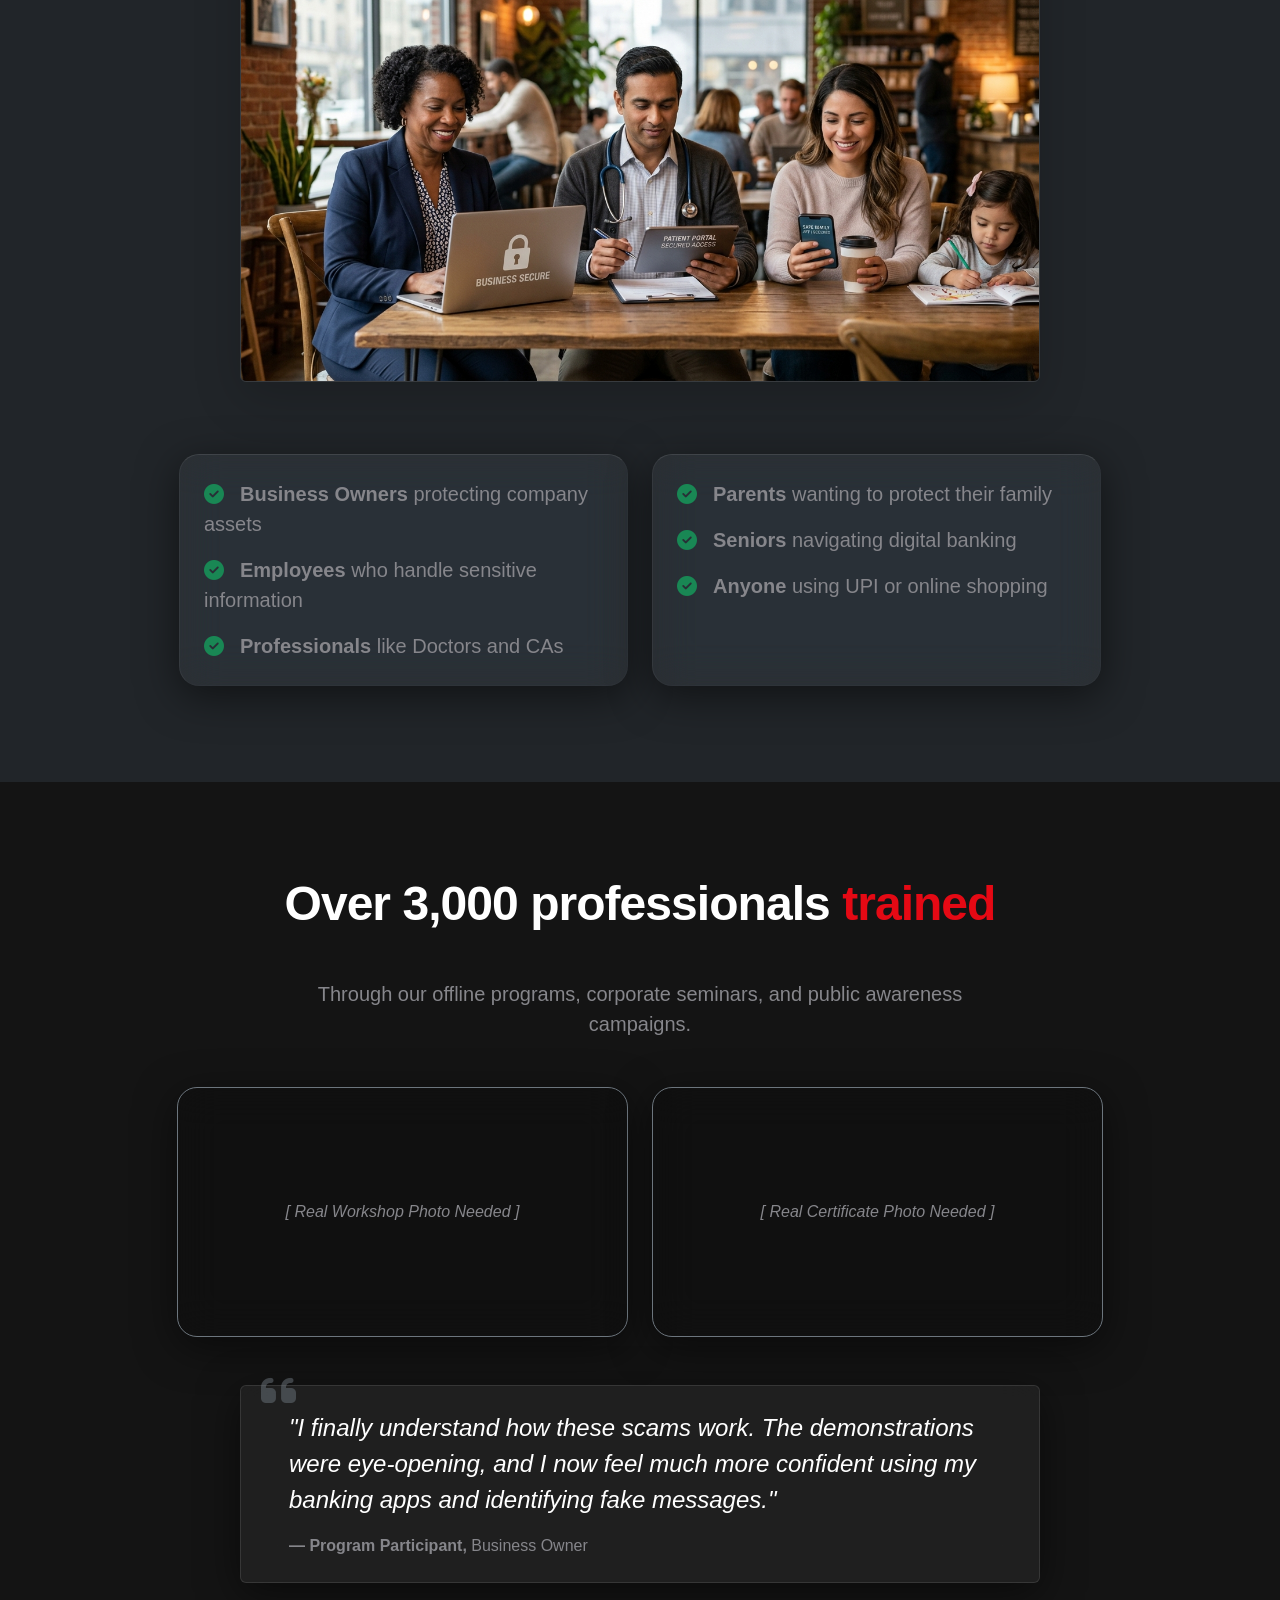
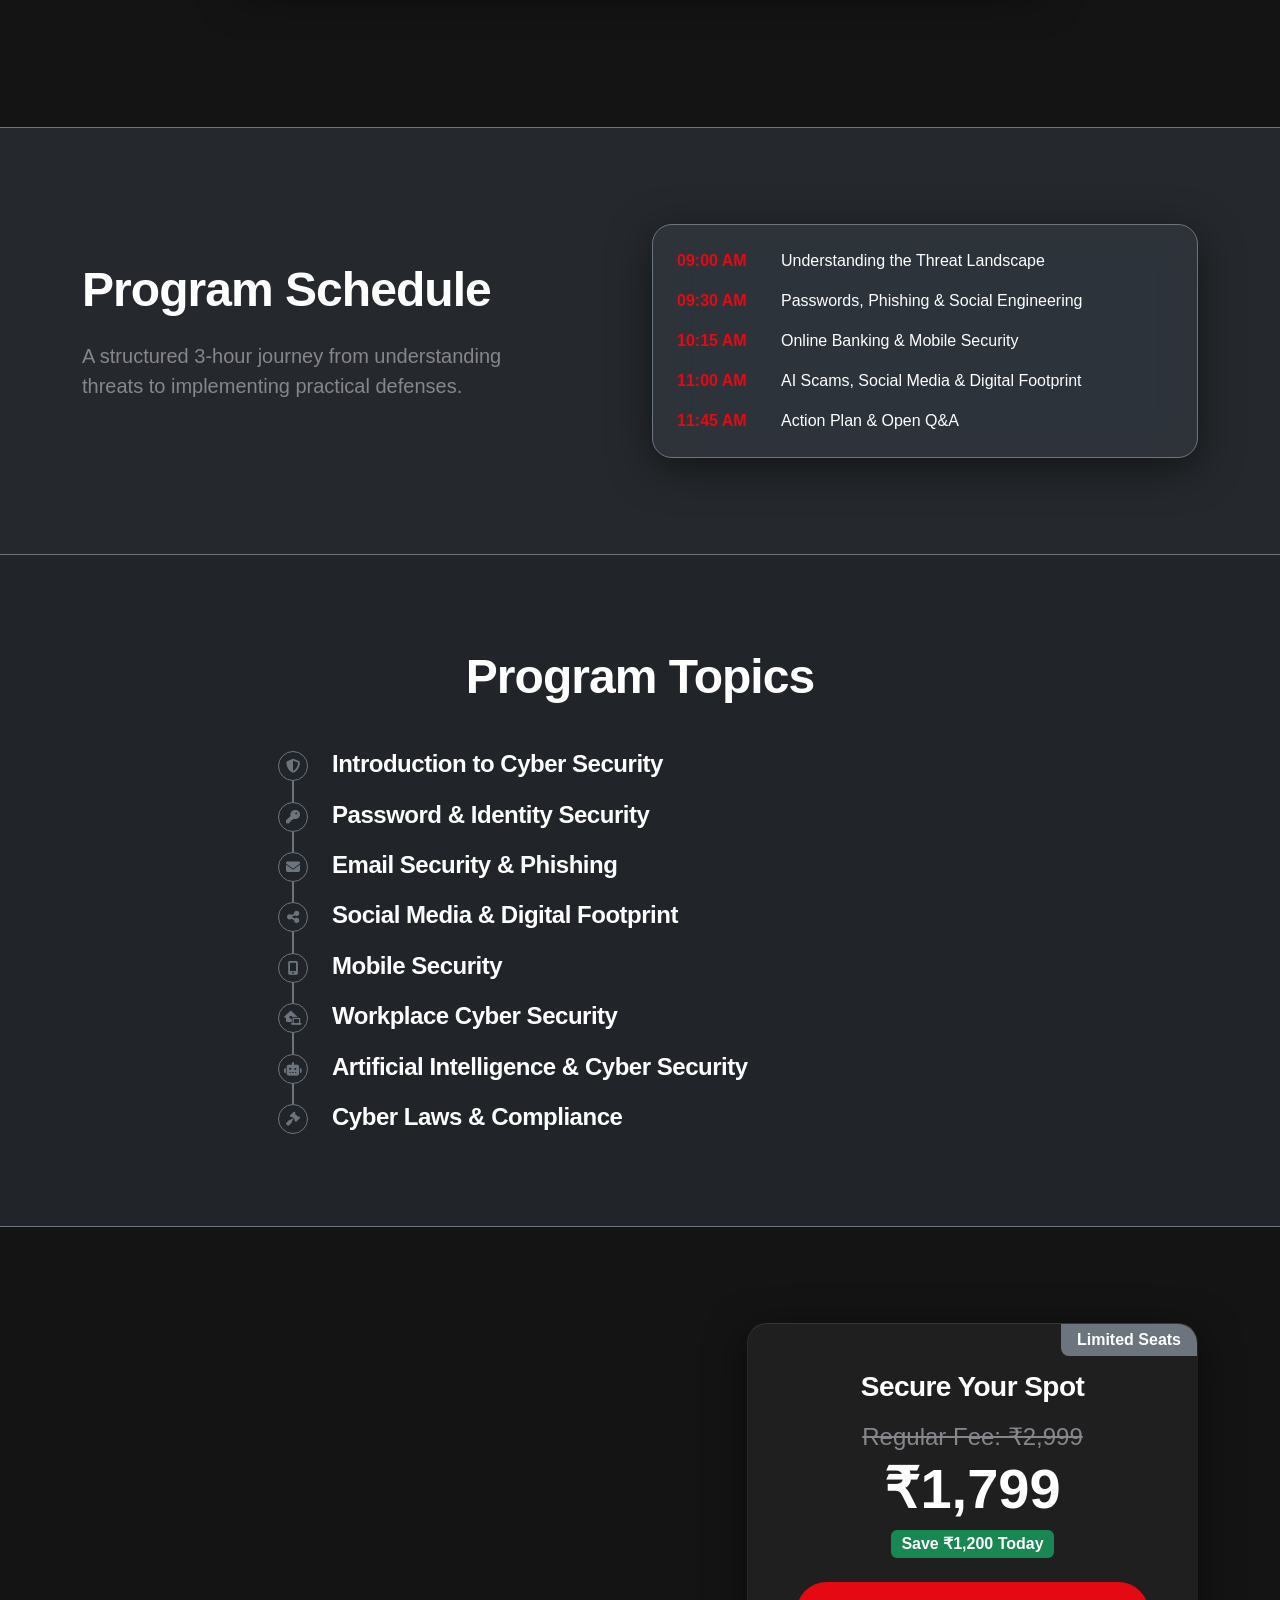
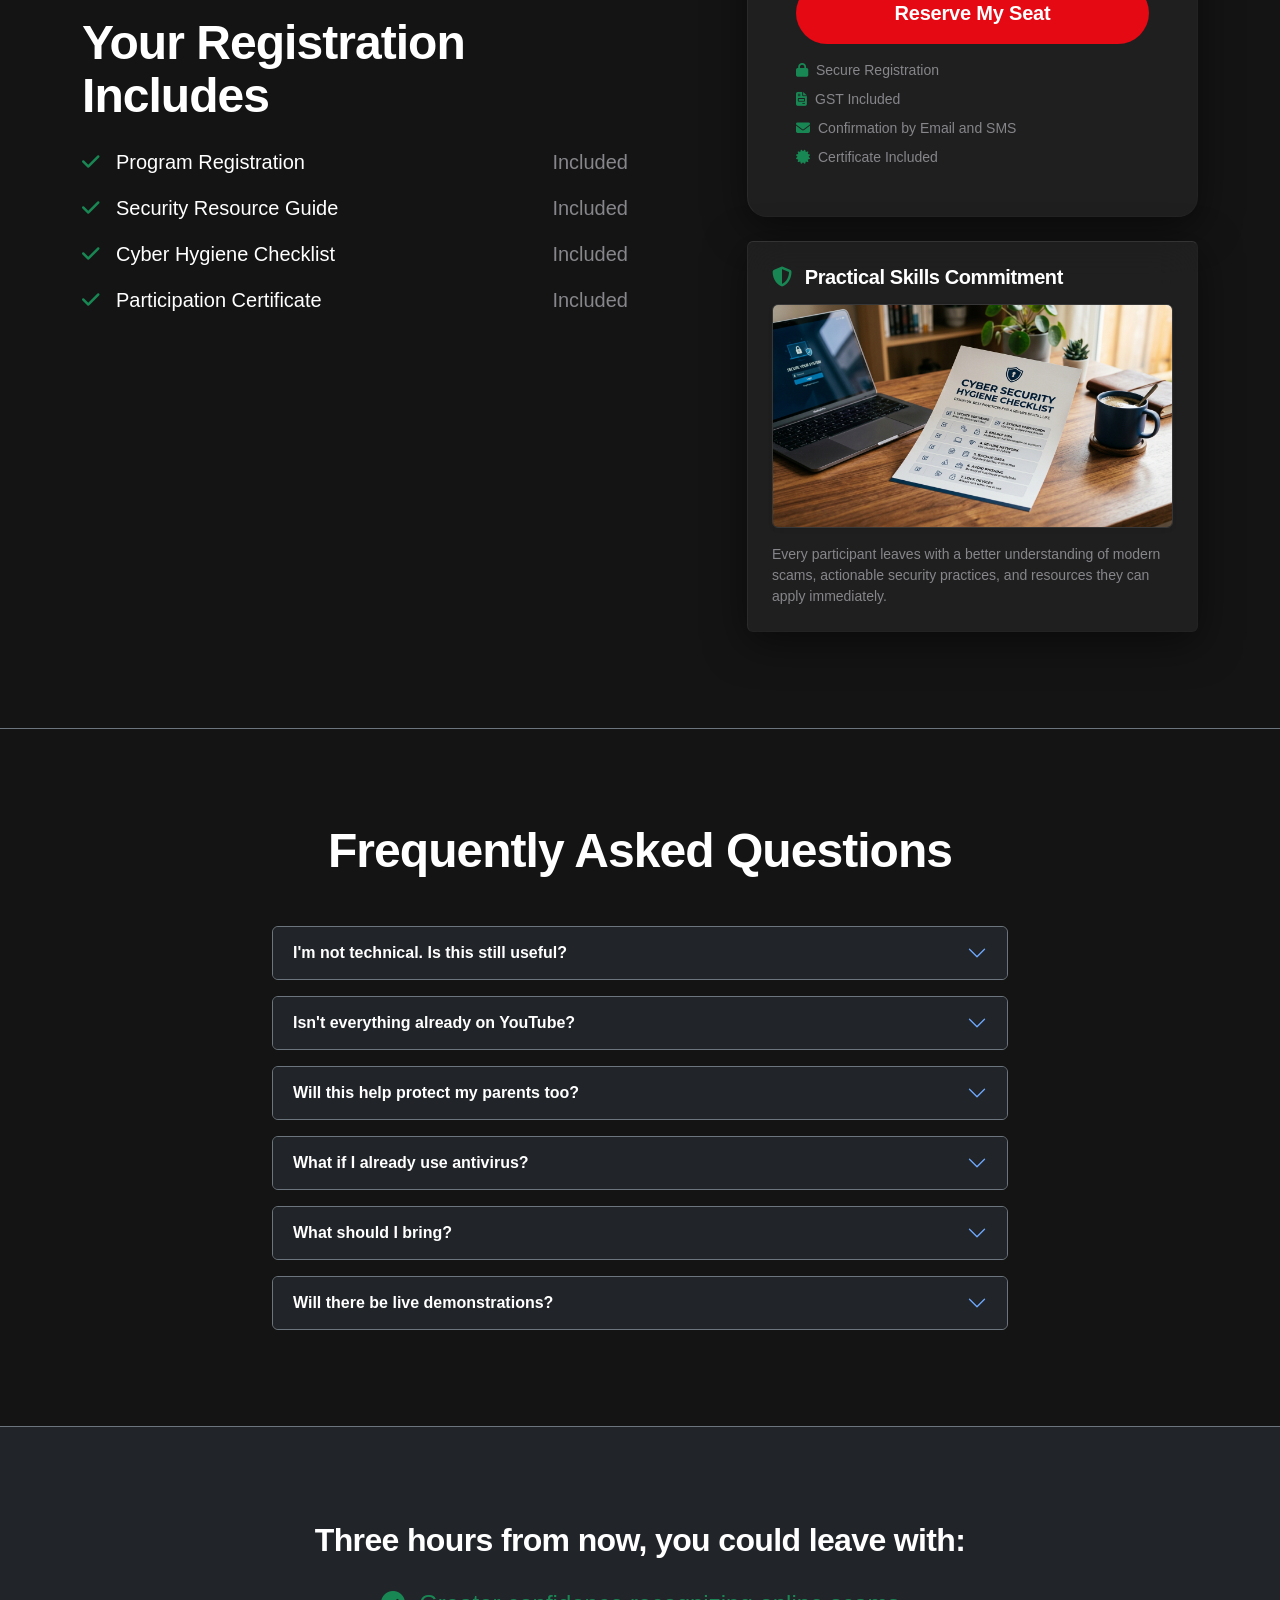
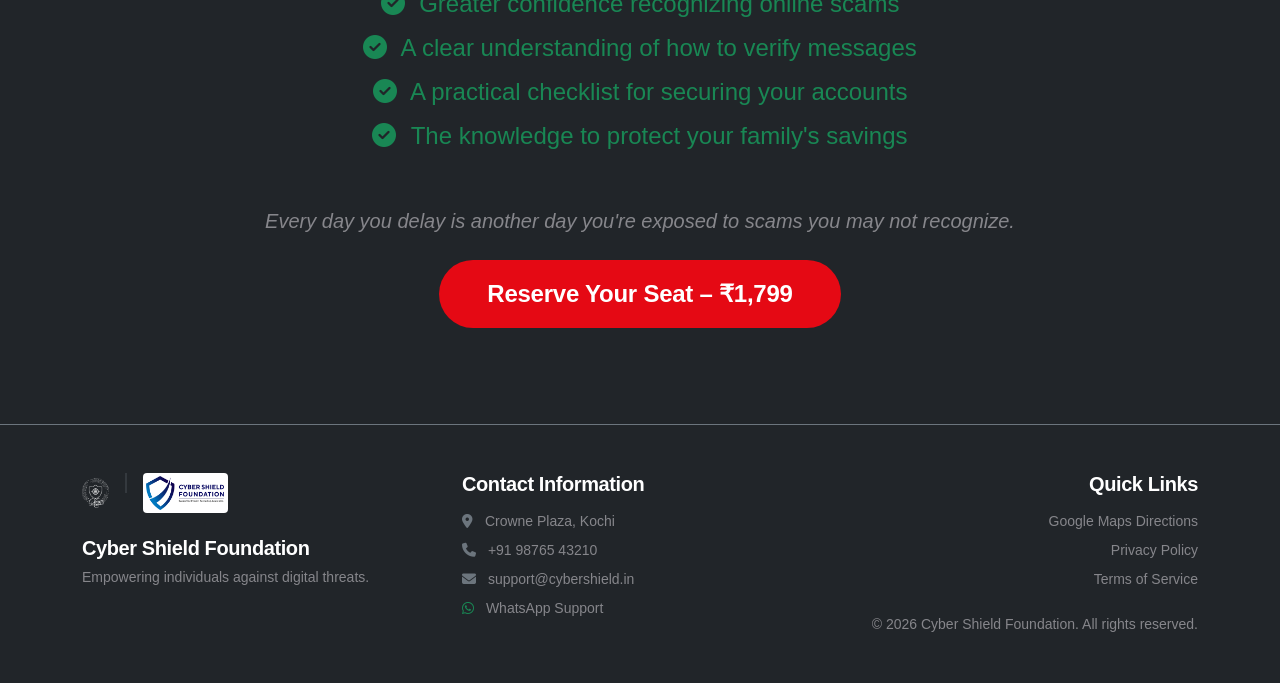
==== commit 51e8c6fd: "feat: increase logo size and add google sheets integration logic" ====
--- a/index.html
+++ b/index.html
@@ -777,19 +777,37 @@
     });
 
     // Form Submission
-    function submitForm(e) {
+    async function submitForm(e) {
       e.preventDefault();
       const btn = document.getElementById('submitBtn');
       btn.innerHTML = '<i class="fas fa-spinner fa-spin"></i> Processing...';
       btn.disabled = true;
       
-      // Simulate API call
-      setTimeout(() => {
-        document.getElementById('detailsSection').style.display = 'none';
-        document.getElementById('qrPaymentSection').style.display = 'block';
-        document.querySelector('.modal-content h3').innerText = 'Complete Payment';
-        document.querySelector('.modal-content p').innerText = 'Scan the QR code to secure your seat.';
-      }, 1500);
+      const name = document.getElementById('name').value;
+      const email = document.getElementById('email').value;
+      const phone = document.getElementById('phone').value;
+
+      const data = { name, email, phone };
+      
+      // REPLACE THIS URL WITH YOUR GOOGLE APPS SCRIPT WEB APP URL
+      const scriptURL = 'YOUR_GOOGLE_APPS_SCRIPT_WEB_APP_URL_HERE'; 
+      
+      try {
+        if (scriptURL !== 'YOUR_GOOGLE_APPS_SCRIPT_WEB_APP_URL_HERE') {
+          await fetch(scriptURL, {
+            method: 'POST',
+            body: JSON.stringify(data)
+          });
+        }
+      } catch (error) {
+        console.error('Error submitting lead to Google Sheets:', error);
+      }
+      
+      // Proceed to Payment QR Section
+      document.getElementById('detailsSection').style.display = 'none';
+      document.getElementById('qrPaymentSection').style.display = 'block';
+      document.querySelector('.modal-content h3').innerText = 'Complete Payment';
+      document.querySelector('.modal-content p').innerText = 'Scan the QR code to secure your seat.';
     }
 
     // Handle Payment Done
--- a/css/style.css
+++ b/css/style.css
@@ -1,15 +1,16 @@
 @import url('https://fonts.googleapis.com/css2?family=Poppins:wght@300;400;600;700;800&display=swap');
 
 :root {
-  --bg-dark: #060b13;
-  --bg-card: rgba(20, 25, 40, 0.6);
-  --glass-bg: rgba(255, 255, 255, 0.03);
+  --bg-dark: #000000;
+  --bg-card: rgba(28, 28, 30, 0.6);
+  --glass-bg: rgba(255, 255, 255, 0.05);
   --glass-border: rgba(255, 255, 255, 0.1);
-  --neon-cyan: #00f2fe;
-  --neon-blue: #4facfe;
-  --neon-red: #ff0844;
-  --text-main: #ffffff;
-  --text-muted: #a0aec0;
+  --neon-cyan: #0a84ff; /* Apple system blue */
+  --neon-blue: #5e5ce6; /* Apple system indigo */
+  --neon-red: #ff453a; /* Apple system red */
+  --text-main: #f5f5f7;
+  --text-muted: #86868b;
+  --apple-font: -apple-system, BlinkMacSystemFont, "SF Pro Display", "Segoe UI", Roboto, sans-serif;
 }
 
 .text-muted {
@@ -17,40 +18,45 @@
 }
 
 body {
-  font-family: 'Poppins', sans-serif;
+  font-family: var(--apple-font);
   background-color: var(--bg-dark);
   color: var(--text-main);
   margin: 0;
   padding: 0;
   overflow-x: hidden;
+  -webkit-font-smoothing: antialiased;
 }
 
 h1, h2, h3, h4, h5, h6 {
-  font-weight: 700;
+  font-weight: 600;
   margin-bottom: 1rem;
+  letter-spacing: -0.02em;
+  line-height: 1.1;
 }
 
 p {
-  line-height: 1.6;
+  line-height: 1.5;
   color: var(--text-muted);
 }
 
 /* Glassmorphism Utilities */
 .glass-panel {
   background: var(--glass-bg);
-  backdrop-filter: blur(16px);
-  -webkit-backdrop-filter: blur(16px);
-  border: 1px solid var(--glass-border);
-  border-radius: 24px;
+  backdrop-filter: blur(20px) saturate(180%);
+  -webkit-backdrop-filter: blur(20px) saturate(180%);
+  border-top: 1px solid var(--glass-border);
+  border-left: 1px solid rgba(255, 255, 255, 0.05);
+  border-right: 1px solid rgba(255, 255, 255, 0.02);
+  border-bottom: 1px solid rgba(255, 255, 255, 0.02);
+  border-radius: 20px;
   padding: 2rem;
-  box-shadow: 0 8px 32px rgba(0, 0, 0, 0.3);
-  transition: transform 0.3s ease, box-shadow 0.3s ease;
+  box-shadow: 0 10px 40px rgba(0, 0, 0, 0.5);
+  transition: transform 0.2s cubic-bezier(0.2, 0.8, 0.2, 1);
 }
 
 .glass-panel:hover {
-  transform: translateY(-5px);
-  box-shadow: 0 12px 40px rgba(0, 242, 254, 0.15);
-  border-color: rgba(0, 242, 254, 0.3);
+  transform: translateY(-2px);
+  box-shadow: 0 15px 50px rgba(0, 0, 0, 0.6);
 }
 
 /* Text Gradients & Colors */
@@ -62,7 +68,7 @@
   -webkit-text-fill-color: transparent;
 }
 .text-gradient-red {
-  background: linear-gradient(90deg, #ff0844, #ffb199);
+  background: linear-gradient(90deg, #ff453a, #ff9f0a);
   -webkit-background-clip: text;
   -webkit-text-fill-color: transparent;
 }
@@ -88,9 +94,9 @@
 }
 
 .hero-logo {
-  max-width: 200px;
+  max-width: 400px;
   margin-bottom: 2rem;
-  filter: drop-shadow(0 0 10px rgba(255,255,255,0.2));
+  filter: drop-shadow(0 0 10px rgba(255,255,255,0.4));
 }
 
 .hero-title {
@@ -114,38 +120,42 @@
   display: inline-flex;
   align-items: center;
   justify-content: center;
-  background: linear-gradient(45deg, var(--neon-red), #ffb199);
-  color: #fff;
-  font-weight: 700;
-  font-size: 1.2rem;
+  background: #ffffff;
+  color: #000000;
+  font-weight: 600;
+  font-size: 1.1rem;
   padding: 1rem 2.5rem;
   border-radius: 50px;
-  text-transform: uppercase;
-  letter-spacing: 1px;
+  letter-spacing: -0.01em;
   border: none;
   cursor: pointer;
-  box-shadow: 0 0 20px rgba(255, 8, 68, 0.4);
-  transition: all 0.3s ease;
+  transition: transform 100ms ease-out, opacity 0.2s;
   text-decoration: none;
 }
 
+.btn-cyber:active {
+  transform: scale(0.96);
+}
+
 .btn-cyber:hover {
-  transform: scale(1.05);
-  box-shadow: 0 0 30px rgba(255, 8, 68, 0.6);
-  color: #fff;
+  opacity: 0.9;
+  color: #000000;
 }
 
 .btn-outline-cyber {
   background: transparent;
-  border: 2px solid var(--neon-cyan);
-  color: var(--neon-cyan);
-  box-shadow: 0 0 15px rgba(0, 242, 254, 0.2);
+  border: 1px solid rgba(255, 255, 255, 0.2);
+  color: #ffffff;
+  font-weight: 500;
 }
 
 .btn-outline-cyber:hover {
-  background: rgba(0, 242, 254, 0.1);
-  color: var(--neon-cyan);
-  box-shadow: 0 0 25px rgba(0, 242, 254, 0.4);
+  background: rgba(255, 255, 255, 0.1);
+  color: #ffffff;
+}
+
+.btn-outline-cyber:active {
+  transform: scale(0.96);
 }
 
 /* Sections */
@@ -154,29 +164,24 @@
 }
 
 .section-bg-alt {
-  background: #09101a;
+  background: #000000;
   border-top: 1px solid rgba(255,255,255,0.05);
   border-bottom: 1px solid rgba(255,255,255,0.05);
 }
 
 .section-title {
   font-size: clamp(2rem, 4vw, 3rem);
-  font-weight: 800;
+  font-weight: 600;
+  letter-spacing: -0.02em;
   margin-bottom: 1rem;
 }
 
 .divider-cyber {
-  height: 4px;
-  width: 80px;
-  background: linear-gradient(90deg, var(--neon-cyan), transparent);
-  border-radius: 2px;
-  margin: 1rem 0 2rem;
+  display: none;
 }
 
 .divider-center {
-  margin: 1rem auto 2rem;
-  background: linear-gradient(90deg, transparent, var(--neon-cyan), transparent);
-  width: 150px;
+  display: none;
 }
 
 /* Grids and Layouts */
@@ -320,8 +325,10 @@
 
 /* Urgency Banner */
 .urgency-banner {
-  background: linear-gradient(45deg, rgba(255, 8, 68, 0.1), rgba(0, 0, 0, 0.8));
-  border: 1px solid rgba(255, 8, 68, 0.3);
+  background: var(--glass-bg);
+  backdrop-filter: blur(20px) saturate(180%);
+  -webkit-backdrop-filter: blur(20px) saturate(180%);
+  border: 1px solid var(--glass-border);
   text-align: center;
   padding: 2rem;
   border-radius: 20px;
@@ -336,8 +343,8 @@
   left: -100%;
   width: 50%;
   height: 100%;
-  background: linear-gradient(90deg, transparent, rgba(255,255,255,0.1), transparent);
-  animation: shine 3s infinite;
+  background: linear-gradient(90deg, transparent, rgba(255,255,255,0.05), transparent);
+  animation: shine 4s infinite;
 }
 
 @keyframes shine {
@@ -429,8 +436,9 @@
 .modal-overlay {
   position: fixed;
   top: 0; left: 0; width: 100%; height: 100%;
-  background: rgba(0, 0, 0, 0.8);
-  backdrop-filter: blur(8px);
+  background: rgba(0, 0, 0, 0.4);
+  backdrop-filter: blur(10px);
+  -webkit-backdrop-filter: blur(10px);
   z-index: 2000;
   display: flex;
   align-items: center;
@@ -446,28 +454,47 @@
 }
 
 .modal-content {
-  background: var(--bg-dark);
-  border: 1px solid var(--neon-cyan);
-  border-radius: 20px;
+  background: rgba(28, 28, 30, 0.85);
+  backdrop-filter: blur(40px) saturate(200%);
+  -webkit-backdrop-filter: blur(40px) saturate(200%);
+  border: 1px solid rgba(255, 255, 255, 0.1);
+  border-radius: 24px;
   width: 90%;
   max-width: 500px;
-  padding: 2rem;
-  box-shadow: 0 0 40px rgba(0, 242, 254, 0.2);
-  transform: translateY(-20px);
-  transition: transform 0.3s ease;
+  padding: 2.5rem;
+  box-shadow: 0 20px 60px rgba(0, 0, 0, 0.6);
+  transform: translateY(100px) scale(0.95);
+  transition: transform 0.4s cubic-bezier(0.1, 0.9, 0.2, 1);
   position: relative;
 }
 
 .modal-overlay.active .modal-content {
-  transform: translateY(0);
+  transform: translateY(0) scale(1);
 }
 
 .modal-close {
   position: absolute;
-  top: 15px; right: 20px;
-  background: none; border: none;
-  color: white; font-size: 1.5rem;
+  top: 20px; right: 20px;
+  background: rgba(255, 255, 255, 0.1);
+  border: none;
+  border-radius: 50%;
+  width: 32px;
+  height: 32px;
+  display: flex;
+  align-items: center;
+  justify-content: center;
+  color: white; 
+  font-size: 1.2rem;
   cursor: pointer;
+  transition: background 0.2s;
+}
+
+.modal-close:hover {
+  background: rgba(255, 255, 255, 0.2);
+}
+
+.modal-close:active {
+  transform: scale(0.9);
 }
 
 .form-group {
@@ -533,20 +560,24 @@
   display: inline-block;
   background-color: var(--netflix-red);
   color: #fff;
-  font-weight: 700;
+  font-weight: 600;
   border: none;
-  border-radius: 4px;
-  text-transform: uppercase;
-  letter-spacing: 1px;
-  transition: background-color 0.3s ease, transform 0.2s ease;
+  border-radius: 50px;
+  padding: 1rem 2.5rem;
+  font-size: 1.1rem;
+  letter-spacing: -0.01em;
+  transition: transform 100ms ease-out, opacity 0.2s;
   text-decoration: none;
   text-align: center;
 }
 
+.btn-netflix:active {
+  transform: scale(0.96);
+}
+
 .btn-netflix:hover {
-  background-color: #f40612;
+  opacity: 0.9;
   color: #fff;
-  transform: scale(1.02);
 }
 
 .max-w-700 {
@@ -576,21 +607,23 @@
 
 /* Card Standardization CSS */
 .saas-card {
-  background: rgba(30, 35, 45, 0.6);
-  backdrop-filter: blur(12px);
-  -webkit-backdrop-filter: blur(12px);
-  border: 1px solid rgba(255, 255, 255, 0.08);
-  border-radius: 16px;
+  background: var(--glass-bg);
+  backdrop-filter: blur(20px) saturate(180%);
+  -webkit-backdrop-filter: blur(20px) saturate(180%);
+  border-top: 1px solid var(--glass-border);
+  border-left: 1px solid rgba(255, 255, 255, 0.05);
+  border-right: 1px solid rgba(255, 255, 255, 0.02);
+  border-bottom: 1px solid rgba(255, 255, 255, 0.02);
+  border-radius: 20px;
   padding: 2rem;
-  box-shadow: 0 10px 30px rgba(0, 0, 0, 0.4);
-  transition: transform 0.3s ease, box-shadow 0.3s ease, border-color 0.3s ease;
+  box-shadow: 0 10px 40px rgba(0, 0, 0, 0.5);
+  transition: transform 0.2s cubic-bezier(0.2, 0.8, 0.2, 1);
   height: 100%;
 }
 
 .saas-card:hover {
-  transform: translateY(-5px);
-  box-shadow: 0 15px 40px rgba(0, 0, 0, 0.6);
-  border-color: rgba(255, 255, 255, 0.2);
+  transform: translateY(-2px);
+  box-shadow: 0 15px 50px rgba(0, 0, 0, 0.6);
 }
 
 /* iMessage Quiz UI */
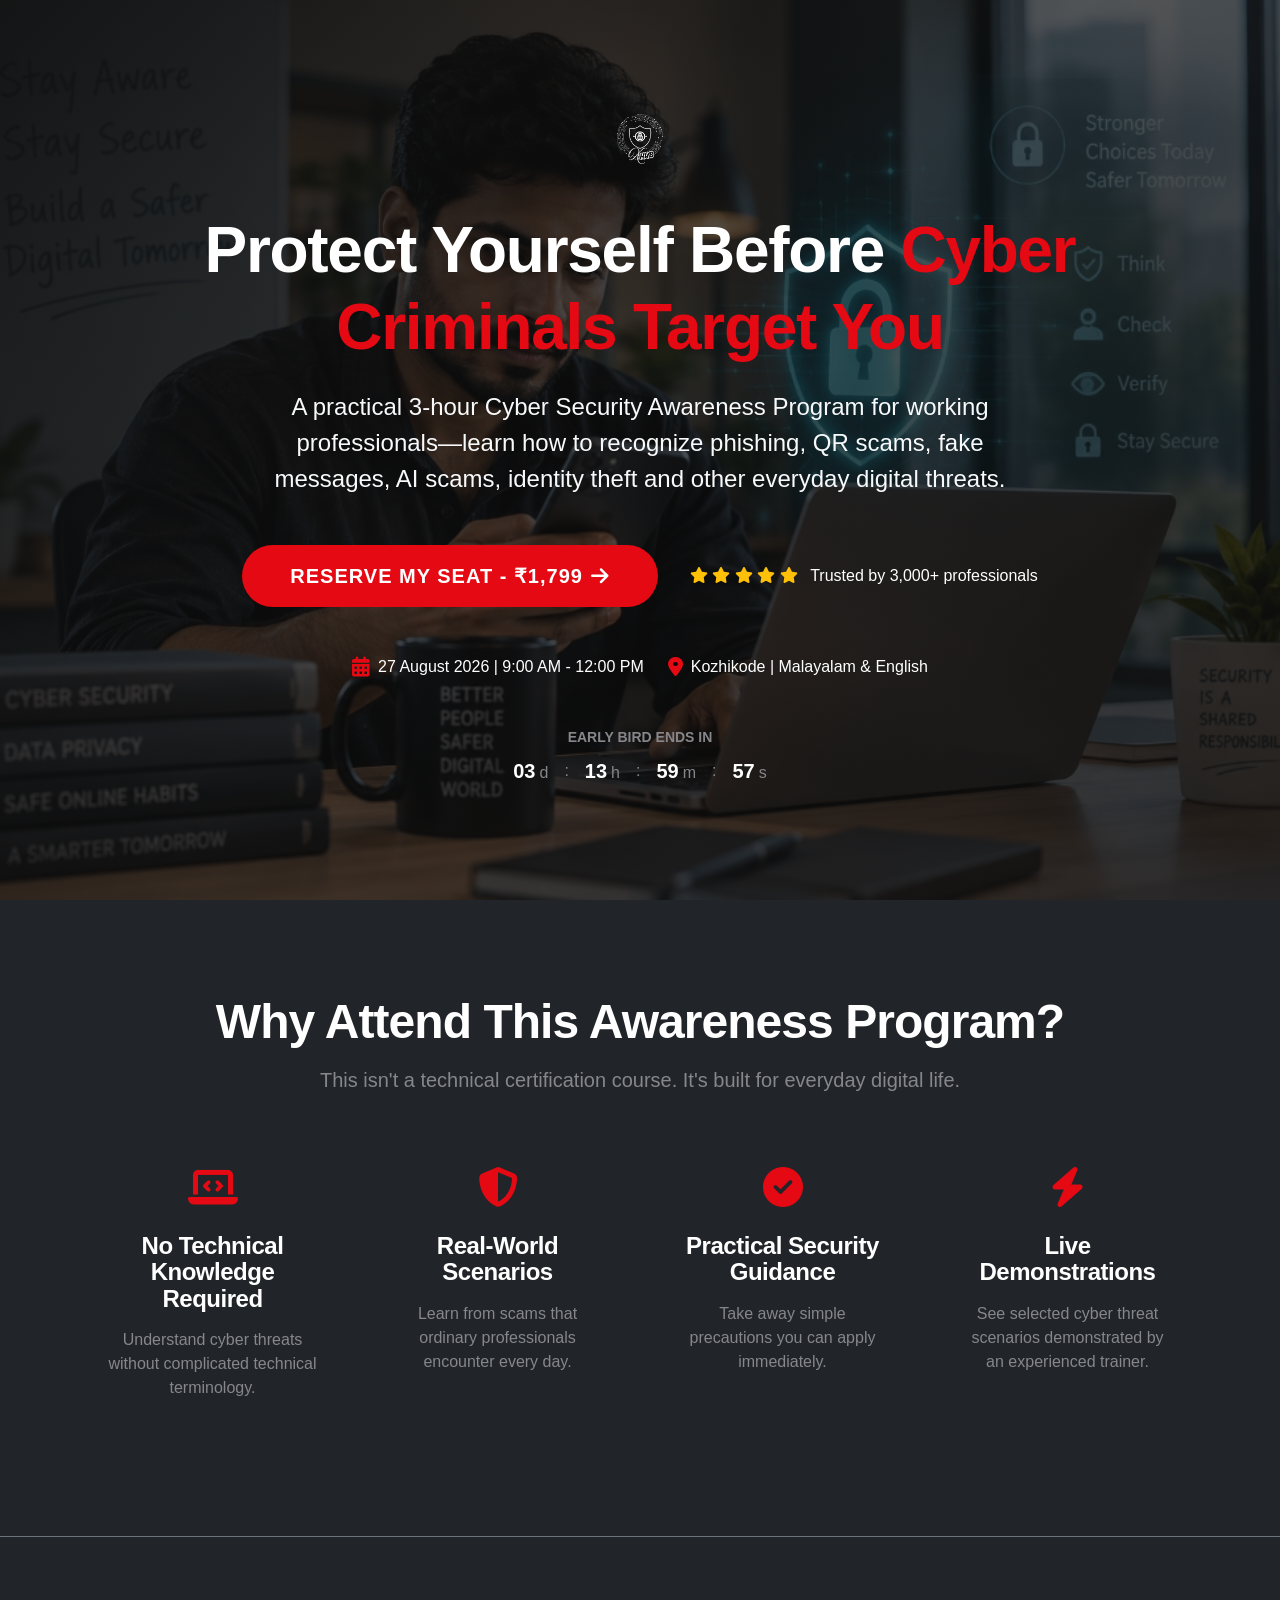
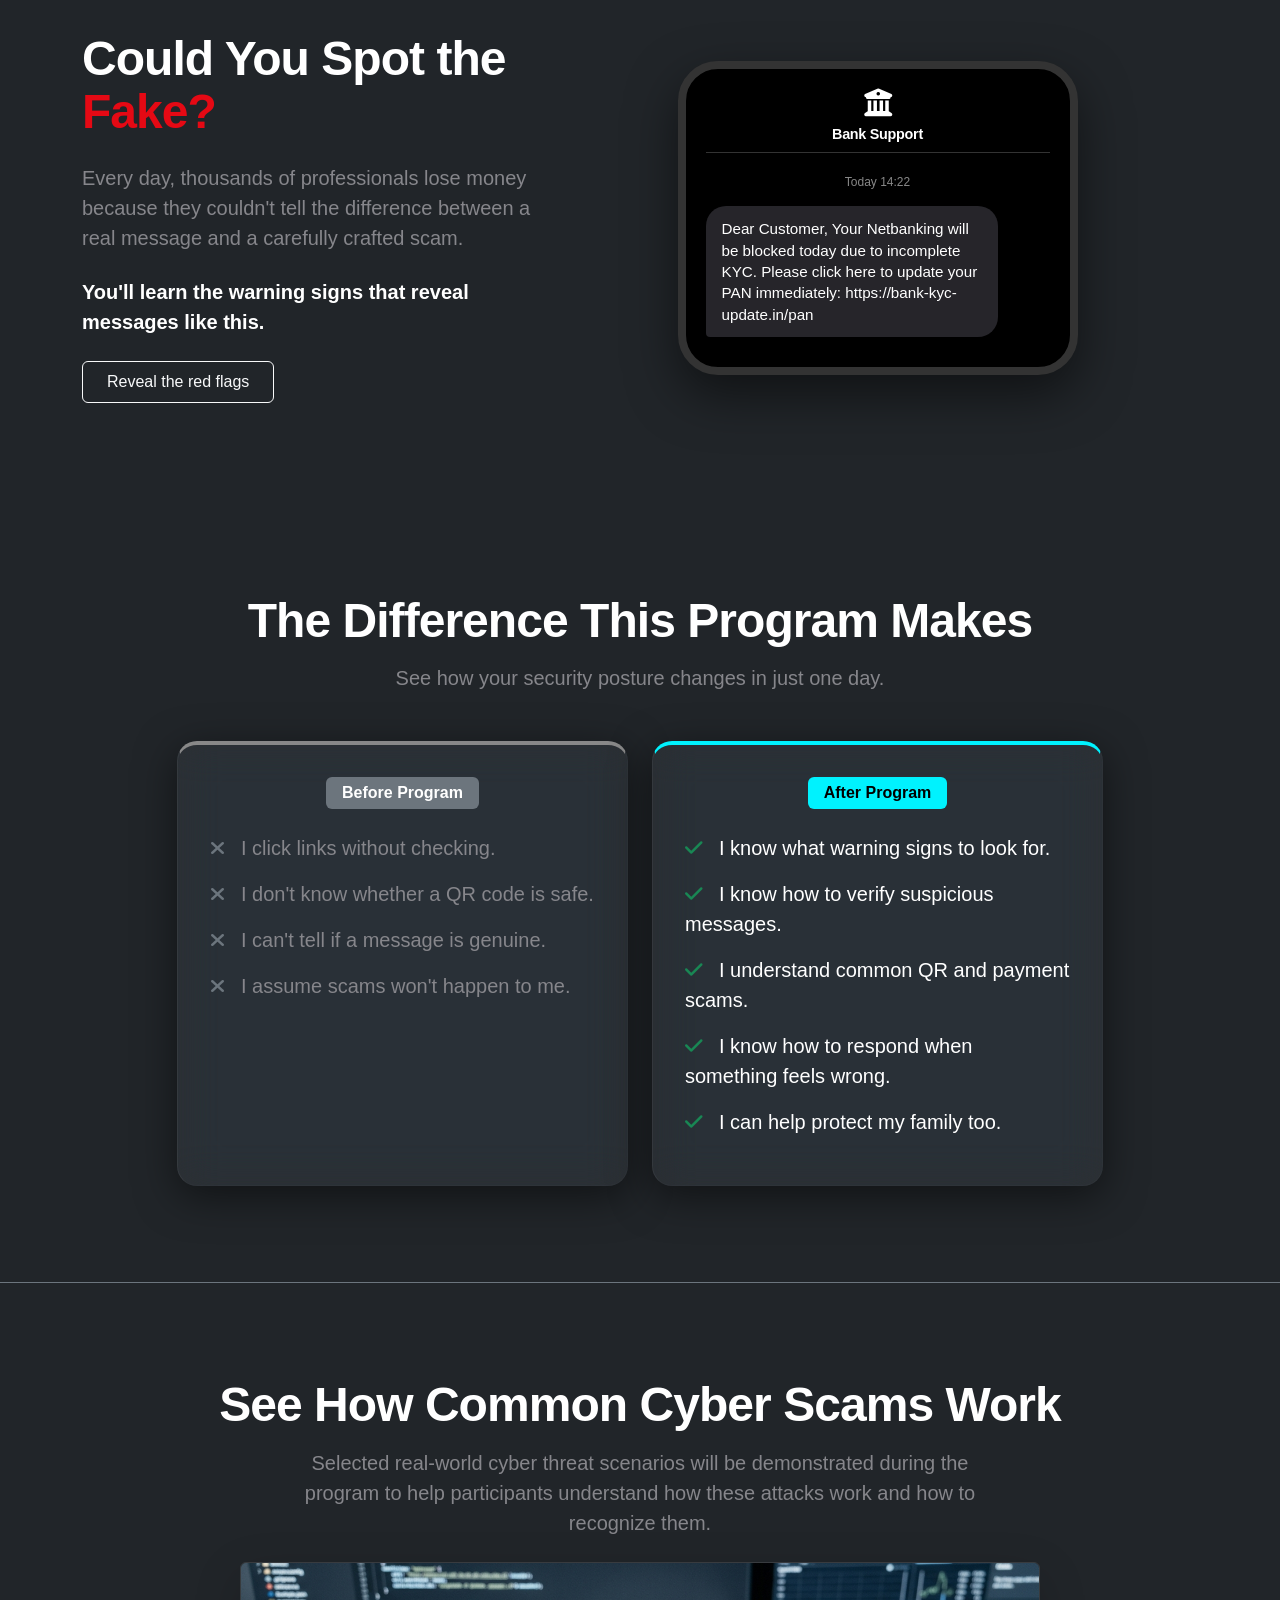
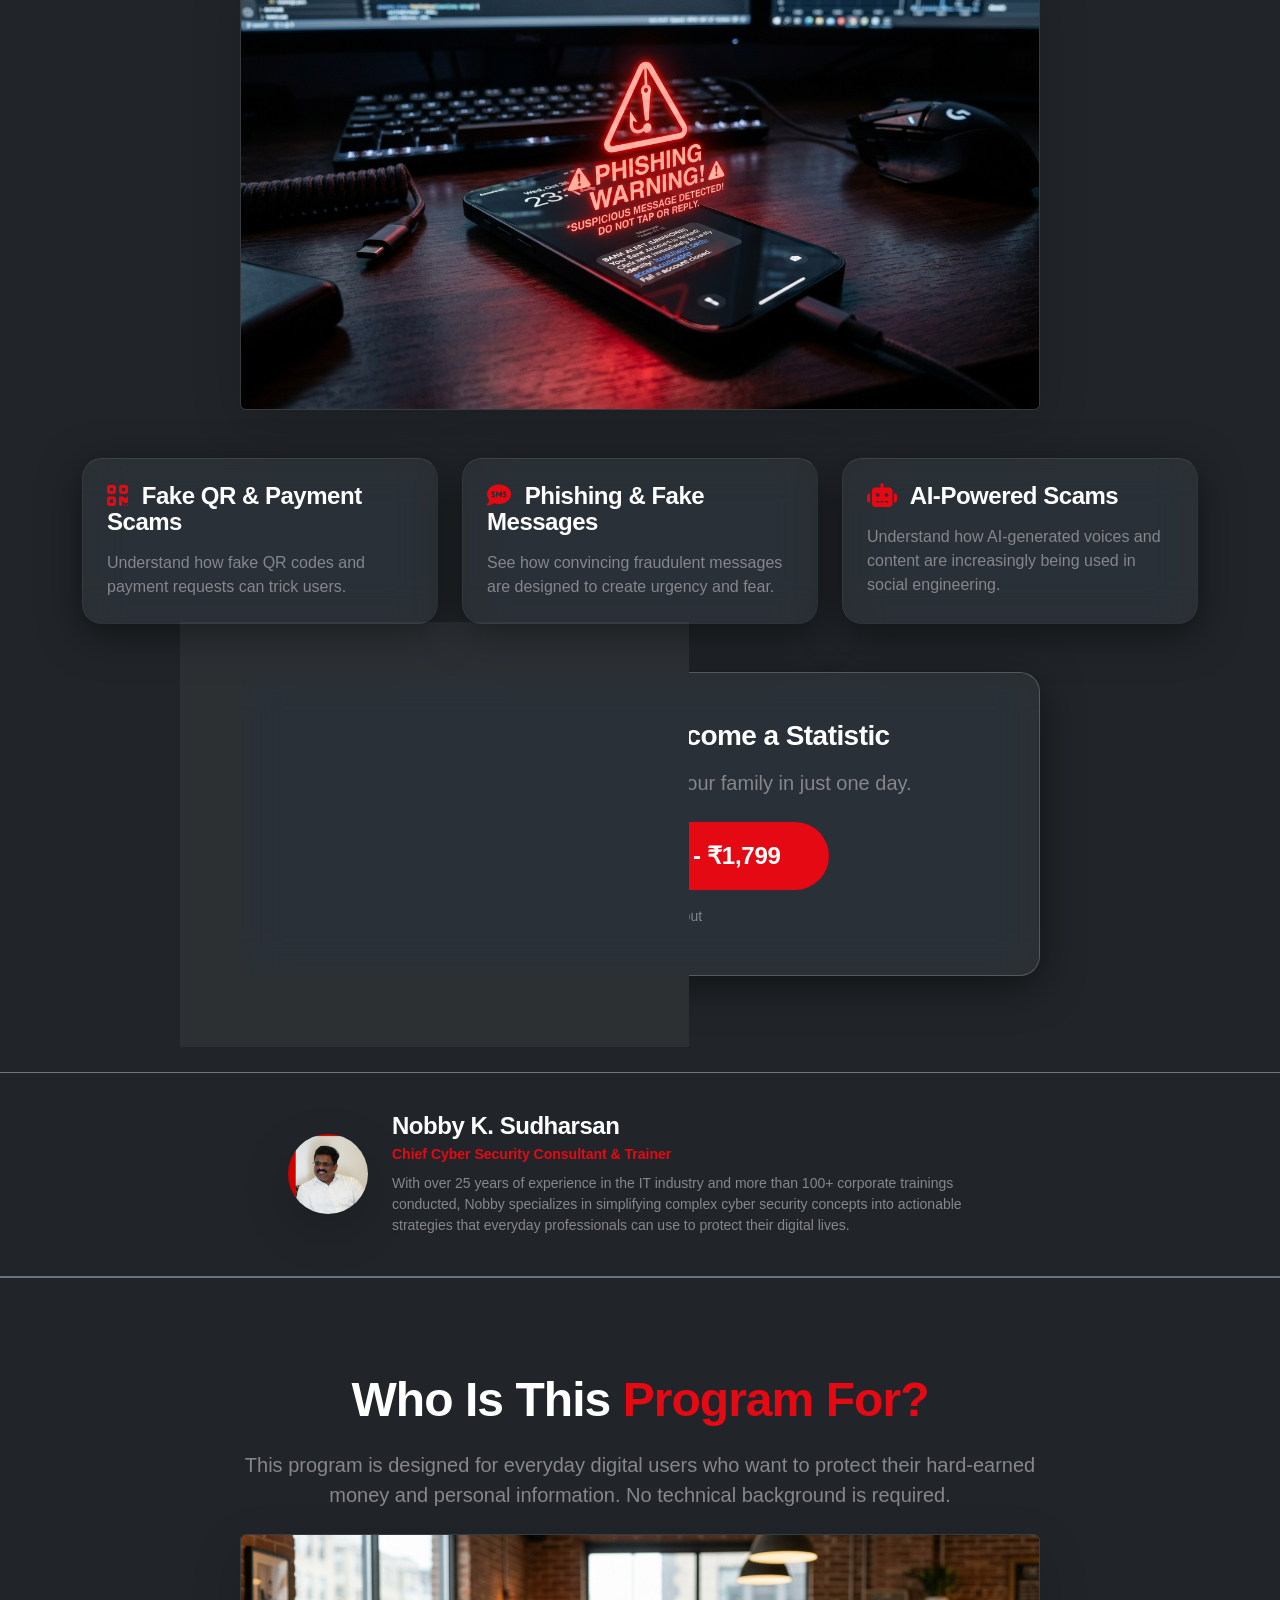
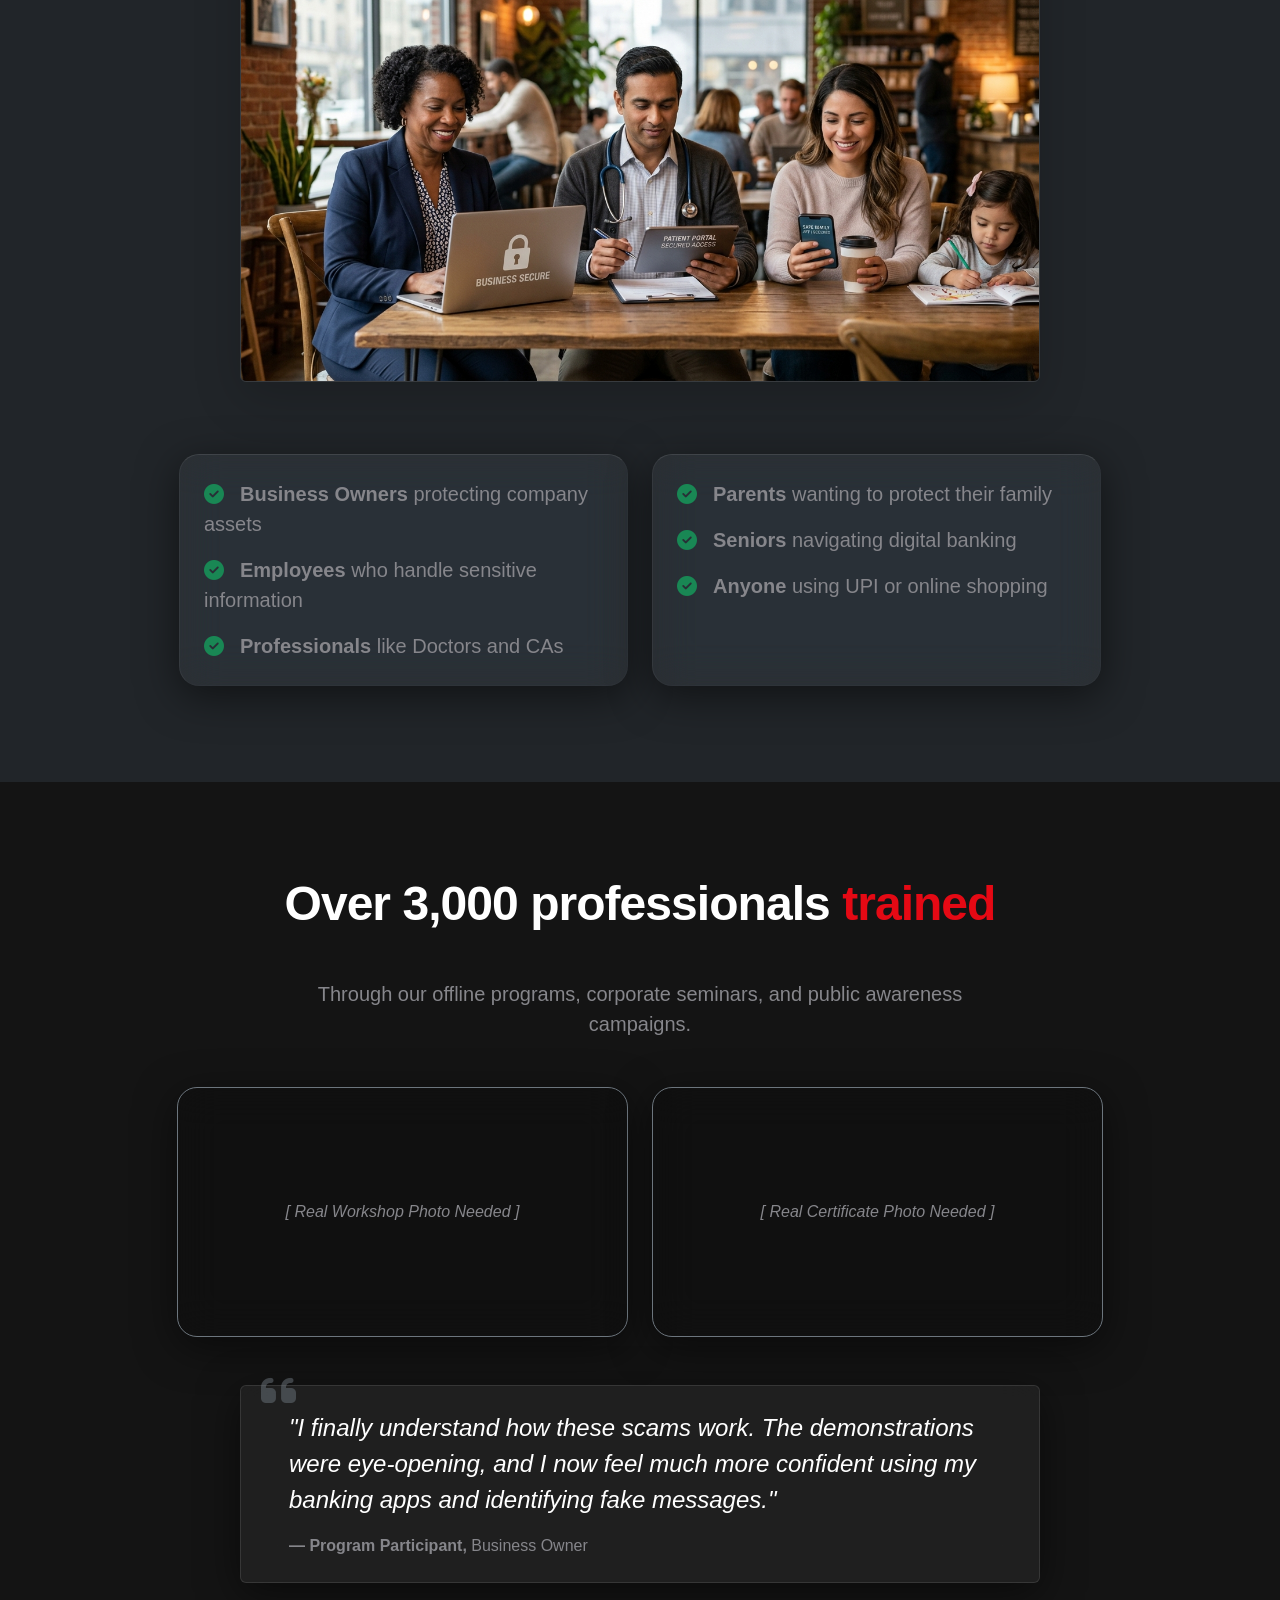
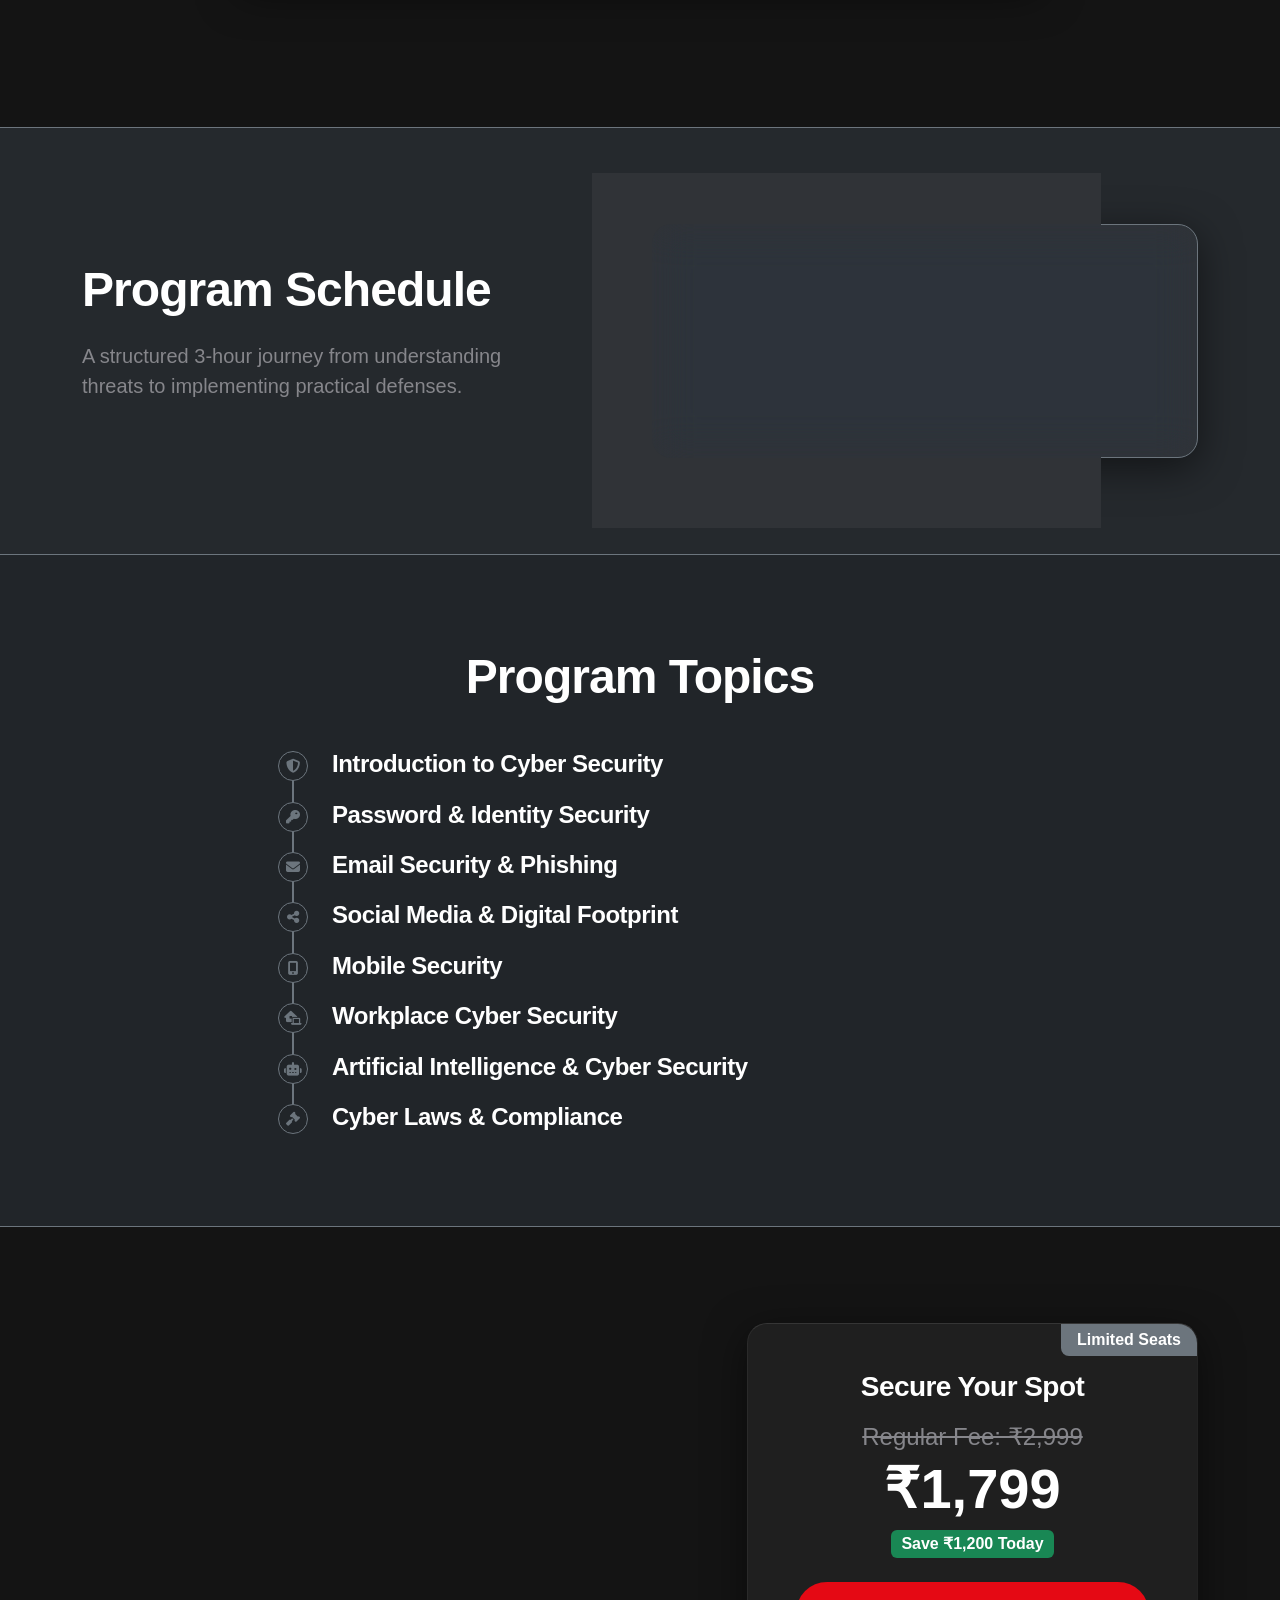
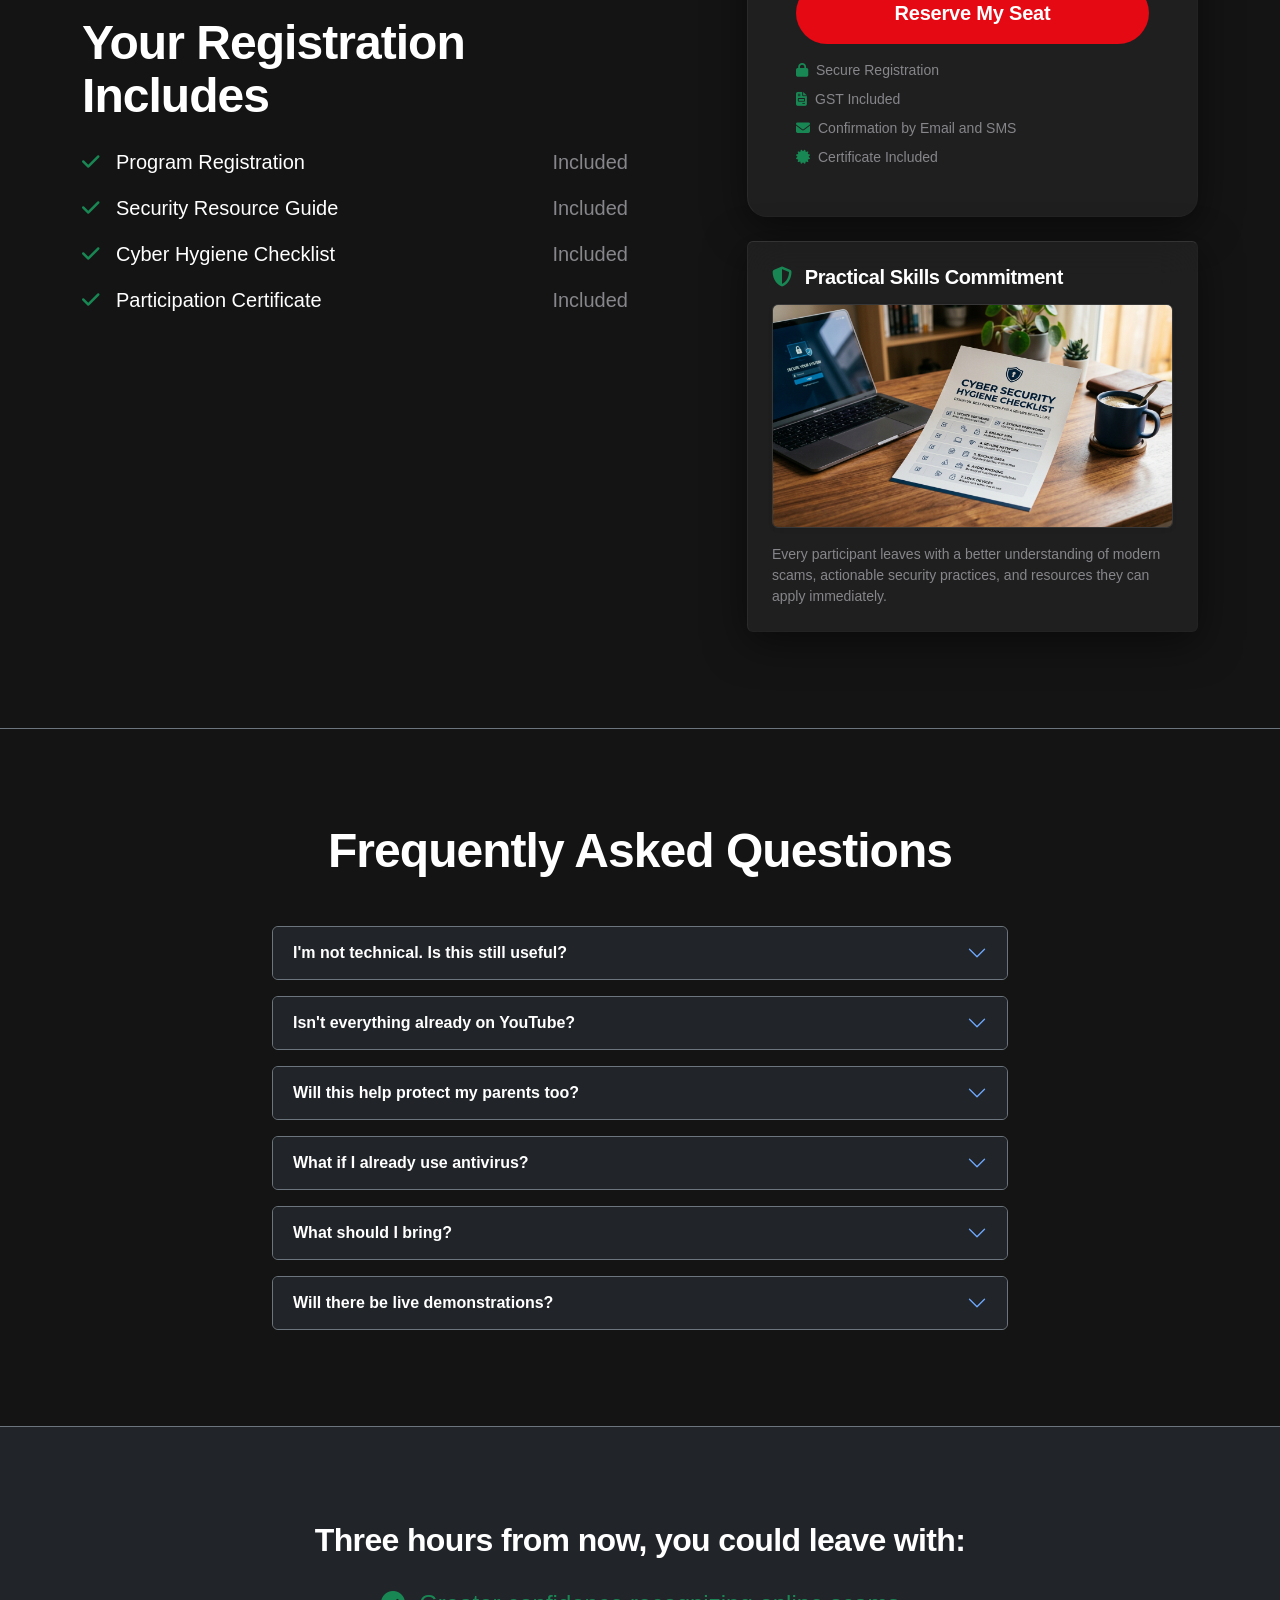
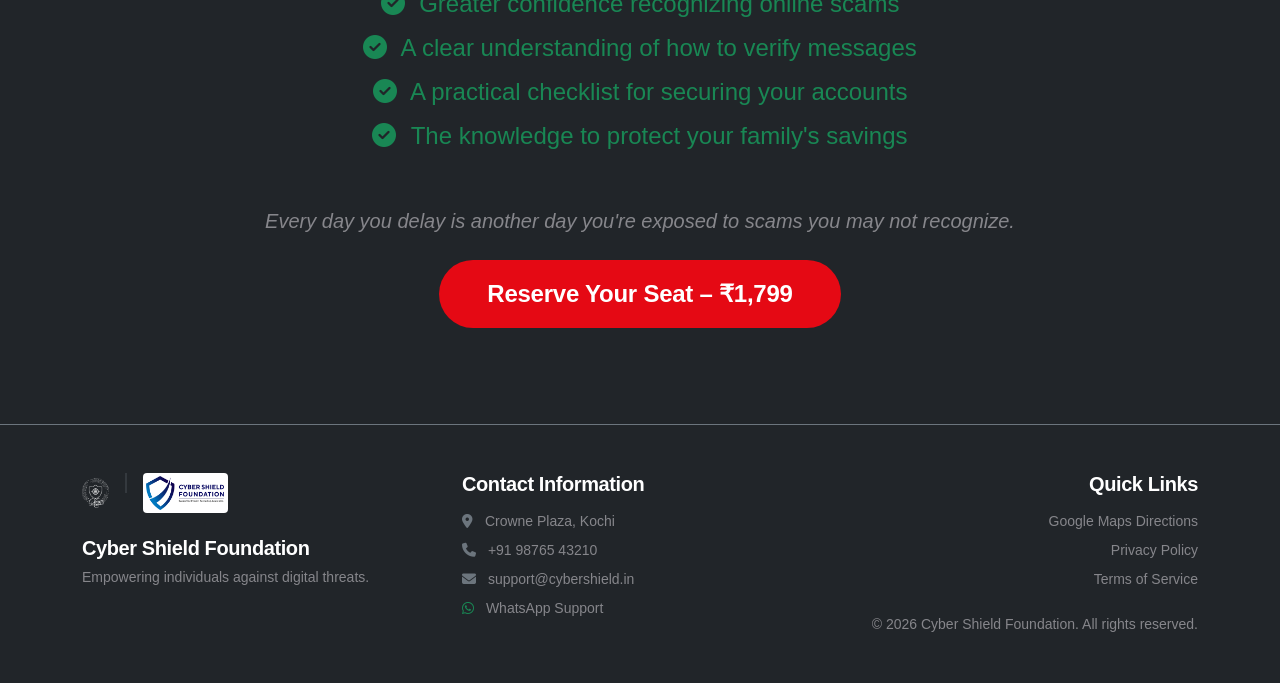
==== commit a99cdd1f: "chore: add meta pixel tracking code" ====
--- a/index.html
+++ b/index.html
@@ -44,6 +44,23 @@
       z-index: 2;
     }
   </style>
+  <!-- Meta Pixel Code -->
+  <script>
+  !function(f,b,e,v,n,t,s)
+  {if(f.fbq)return;n=f.fbq=function(){n.callMethod?
+  n.callMethod.apply(n,arguments):n.queue.push(arguments)};
+  if(!f._fbq)f._fbq=n;n.push=n;n.loaded=!0;n.version='2.0';
+  n.queue=[];t=b.createElement(e);t.async=!0;
+  t.src=v;s=b.getElementsByTagName(e)[0];
+  s.parentNode.insertBefore(t,s)}(window, document,'script',
+  'https://connect.facebook.net/en_US/fbevents.js');
+  fbq('init', '4577312052550451');
+  fbq('track', 'PageView');
+  </script>
+  <noscript><img height="1" width="1" style="display:none"
+  src="https://www.facebook.com/tr?id=4577312052550451&ev=PageView&noscript=1"
+  /></noscript>
+  <!-- End Meta Pixel Code -->
 </head>
 <body class="bg-dark text-white" data-bs-theme="dark">
 
@@ -789,14 +806,15 @@
 
       const data = { name, email, phone };
       
-      // REPLACE THIS URL WITH YOUR GOOGLE APPS SCRIPT WEB APP URL
-      const scriptURL = 'YOUR_GOOGLE_APPS_SCRIPT_WEB_APP_URL_HERE'; 
+      // Google Apps Script Web App URL
+      const scriptURL = 'https://script.google.com/macros/s/AKfycbysOdWSkLuWbNUT6547Hxcl_6kRk0f0Y_umzT619Uem5gGMCL5AFKTMsrNvsKfXi-K4-g/exec'; 
       
       try {
         if (scriptURL !== 'YOUR_GOOGLE_APPS_SCRIPT_WEB_APP_URL_HERE') {
           await fetch(scriptURL, {
             method: 'POST',
-            body: JSON.stringify(data)
+            body: JSON.stringify(data),
+            mode: 'no-cors'
           });
         }
       } catch (error) {
